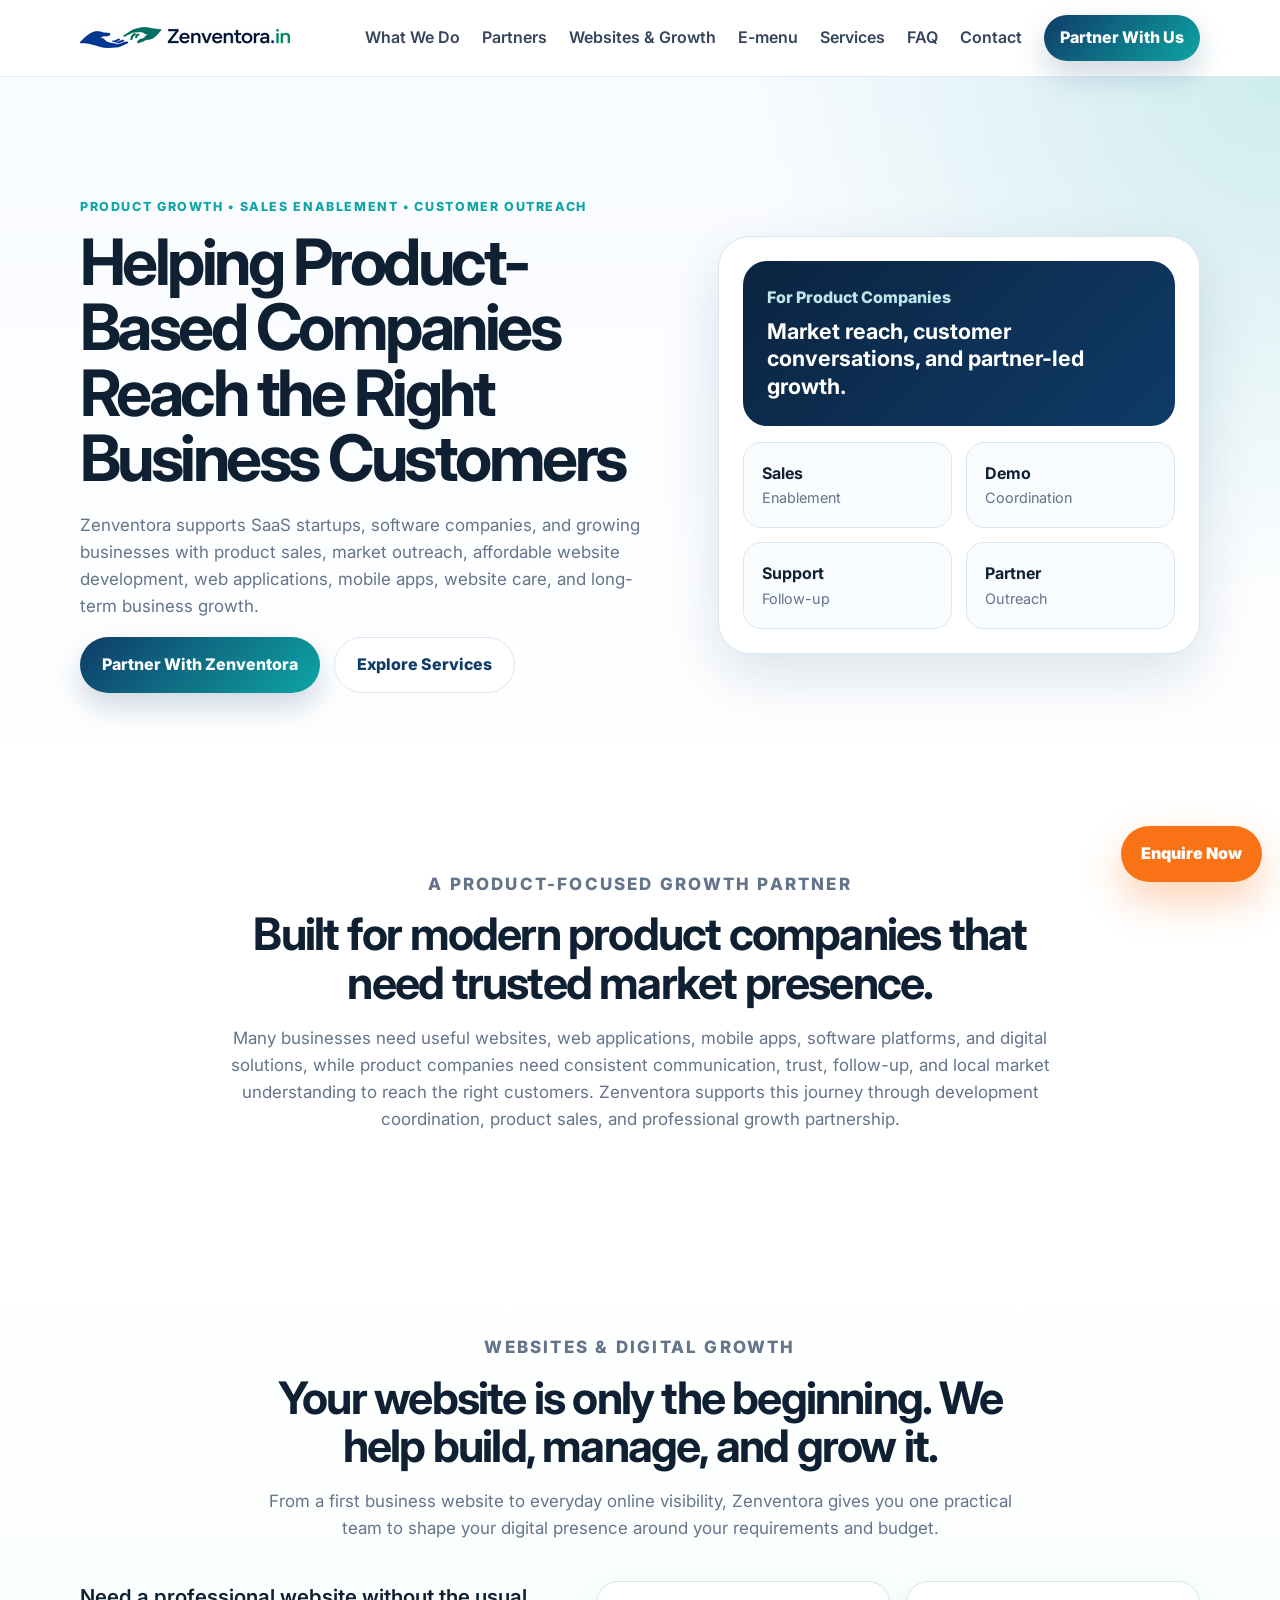
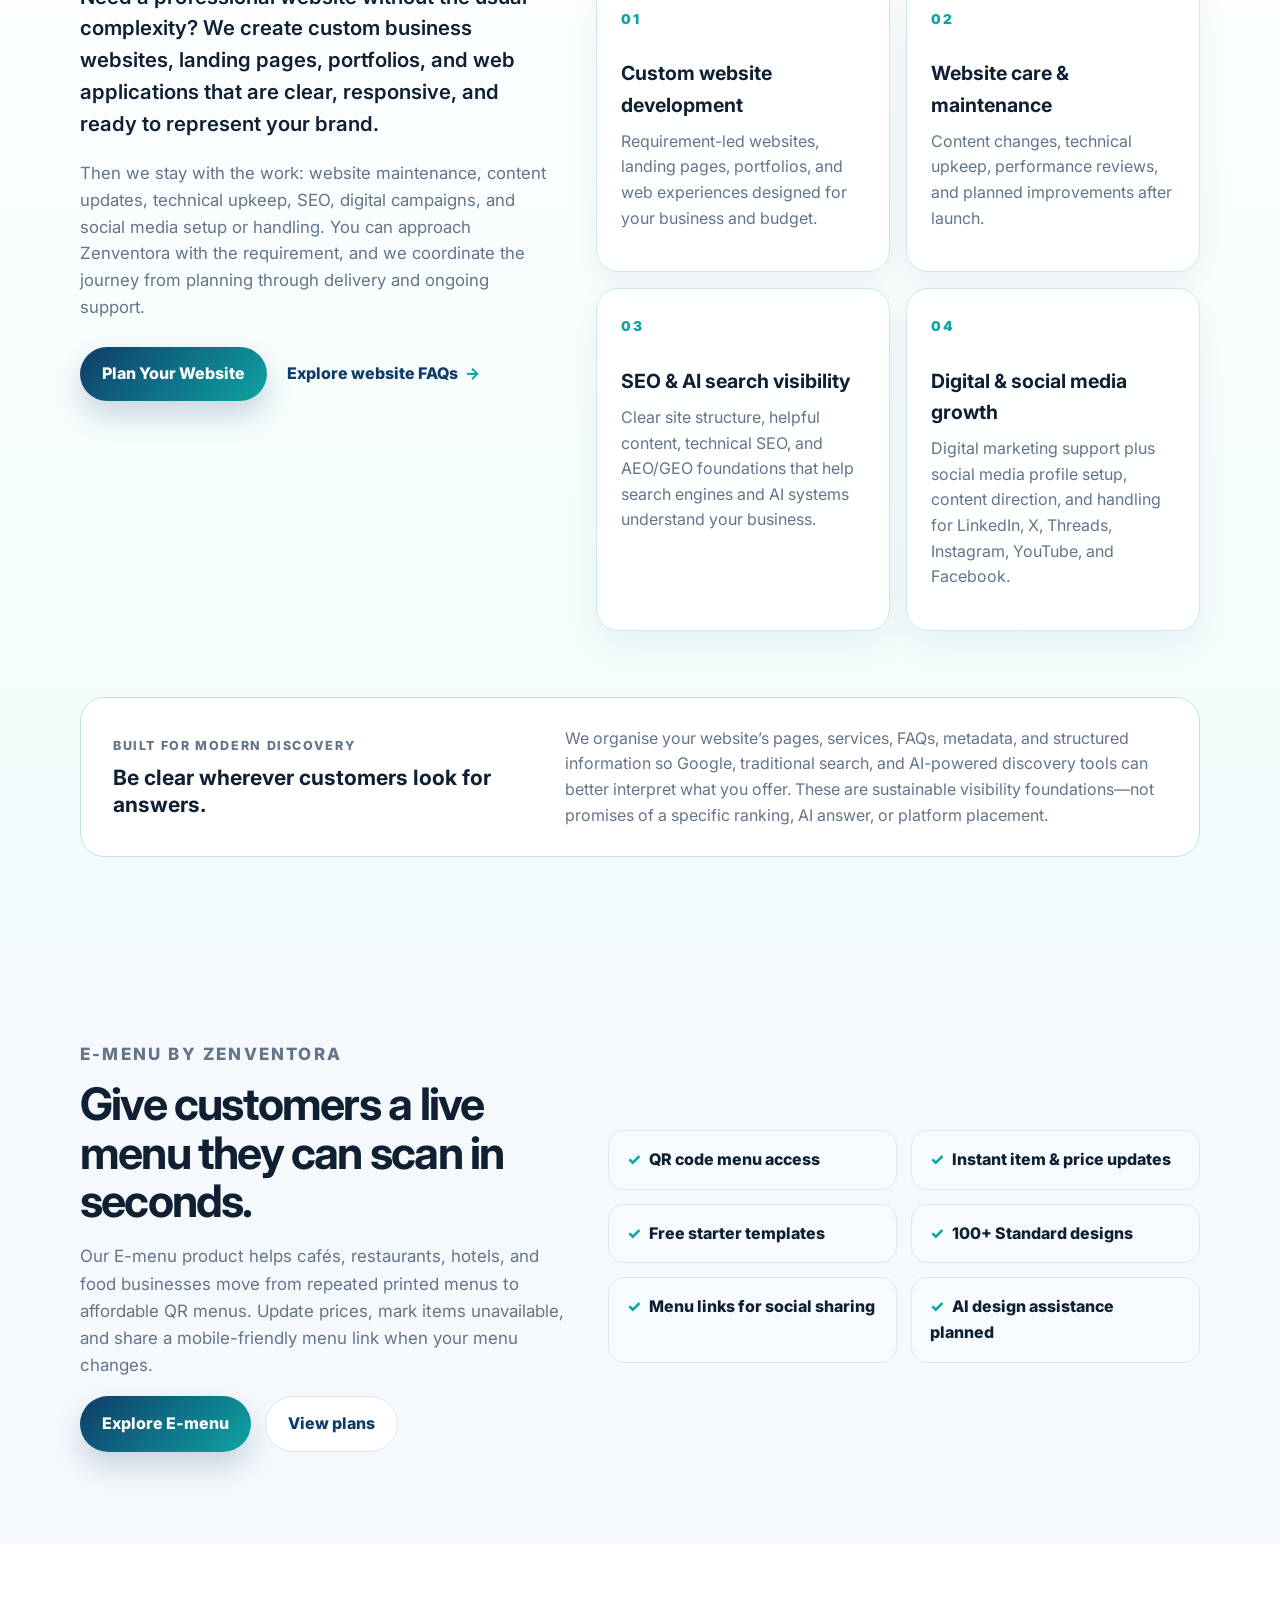
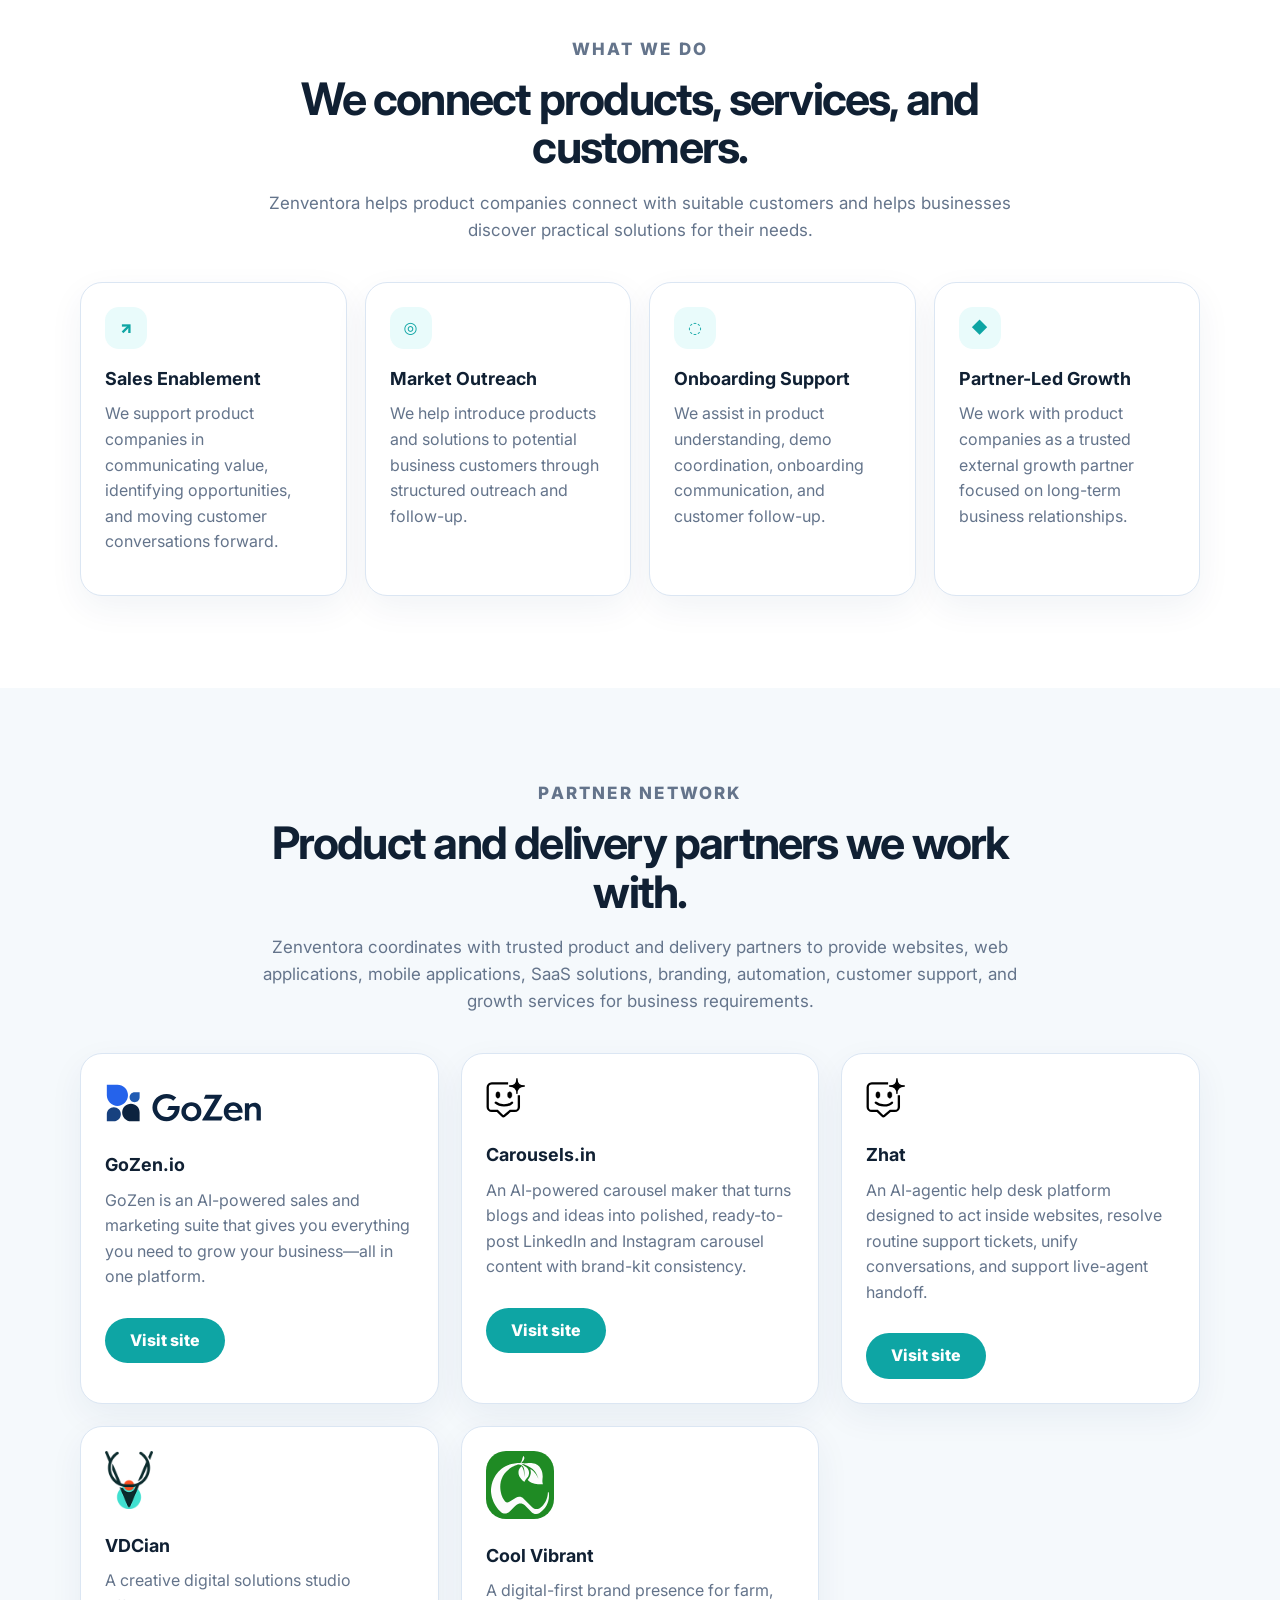
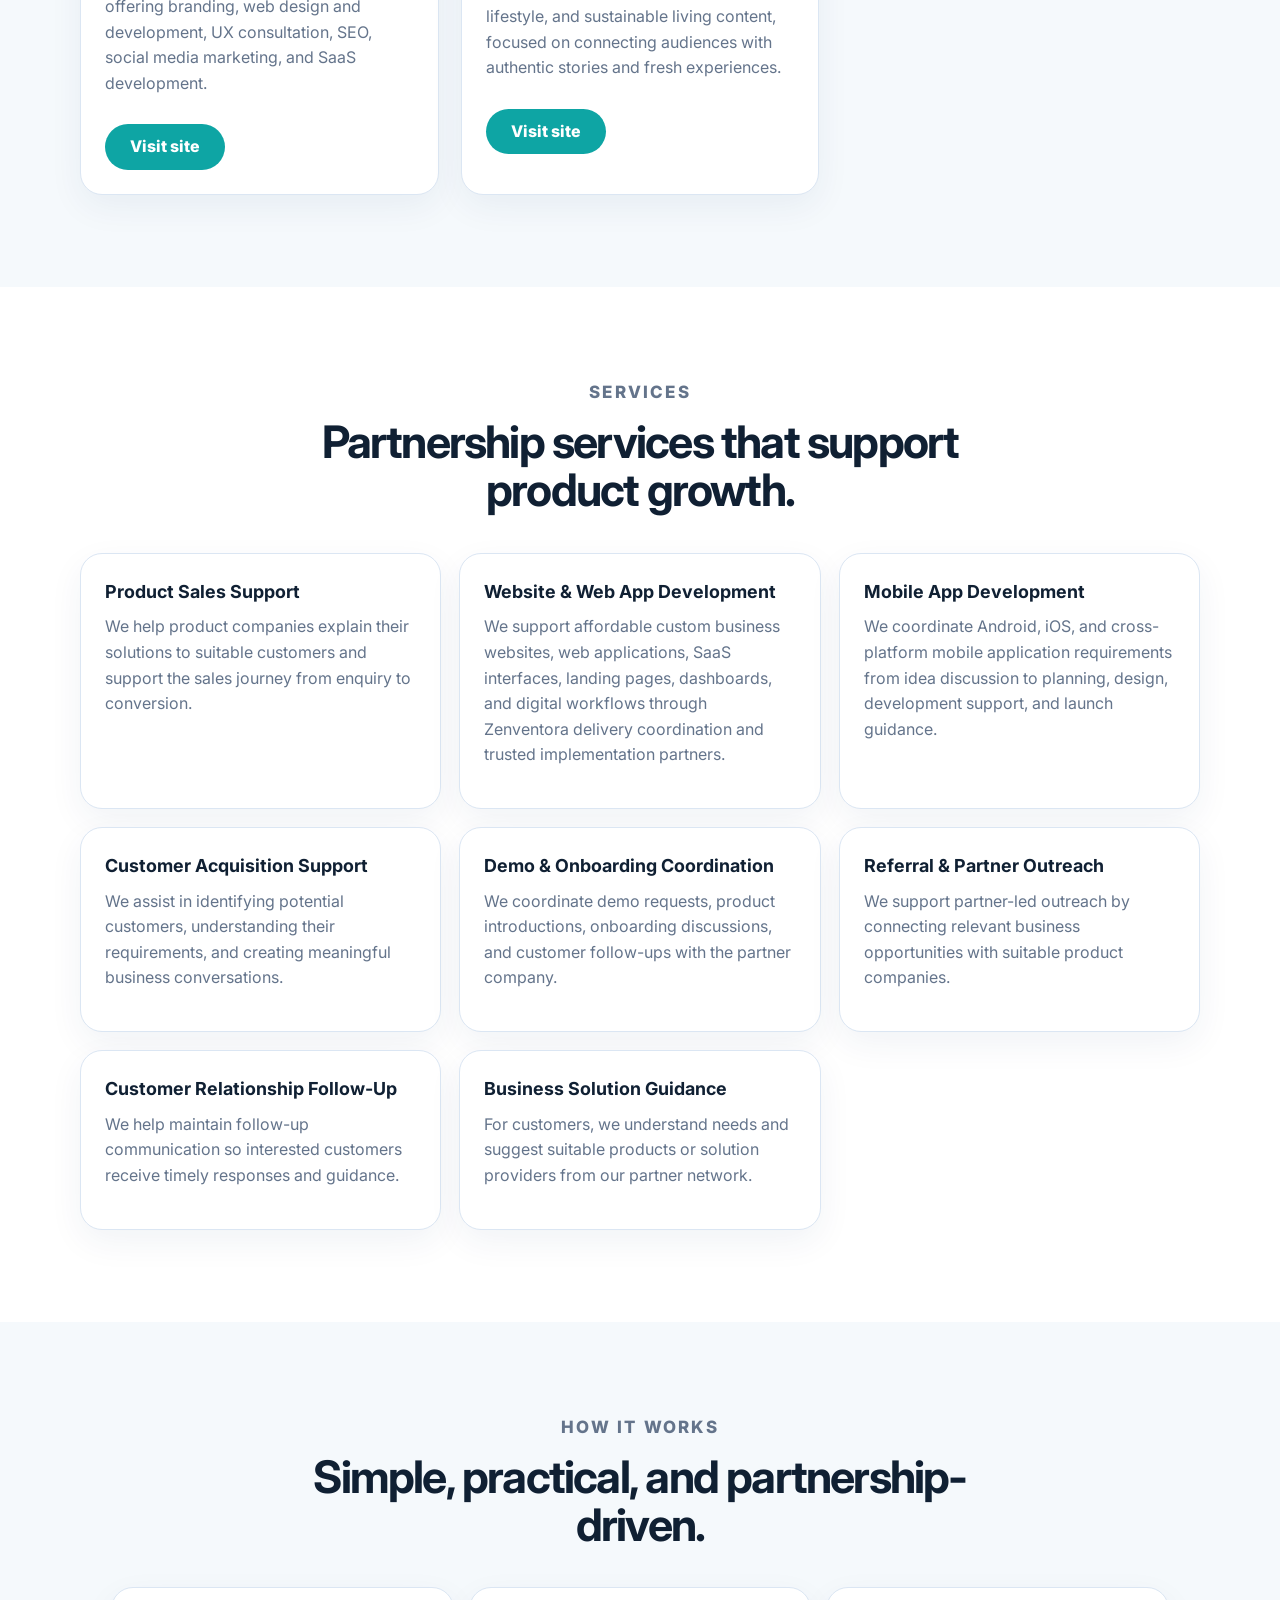
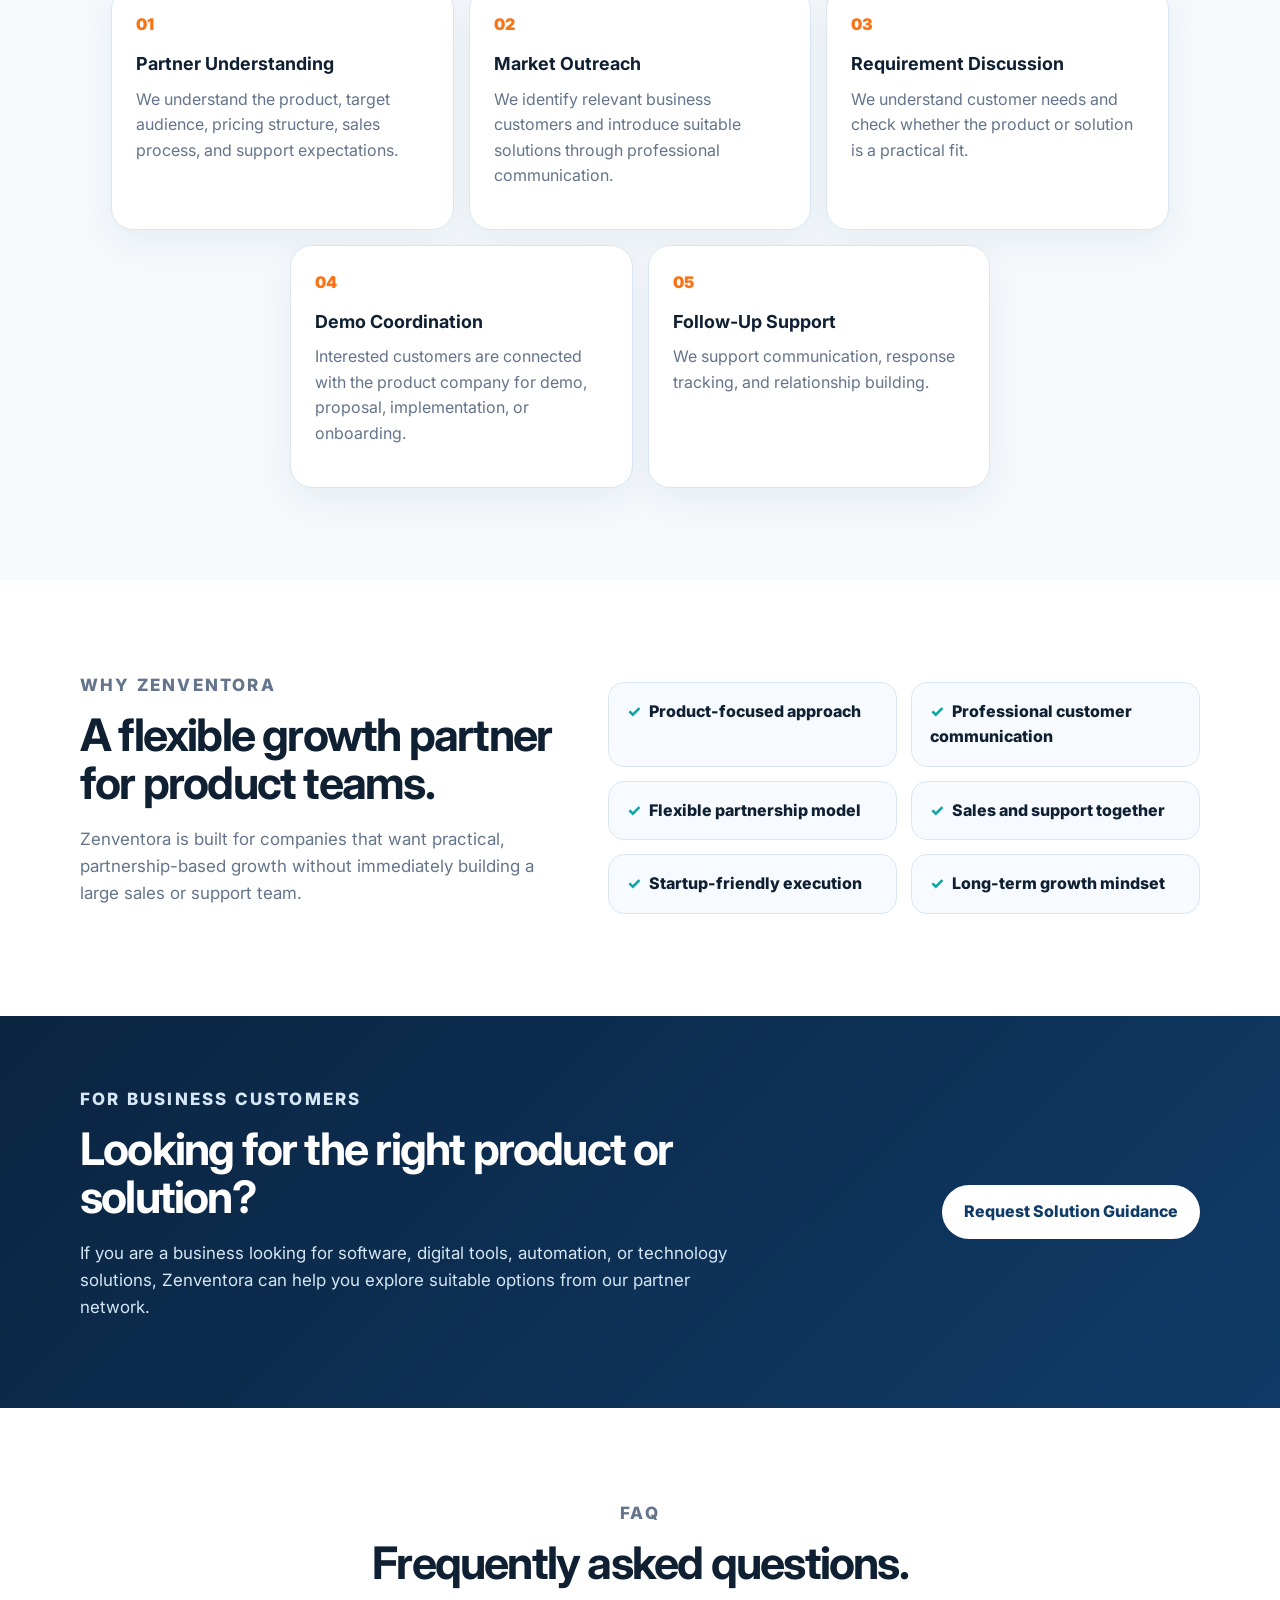
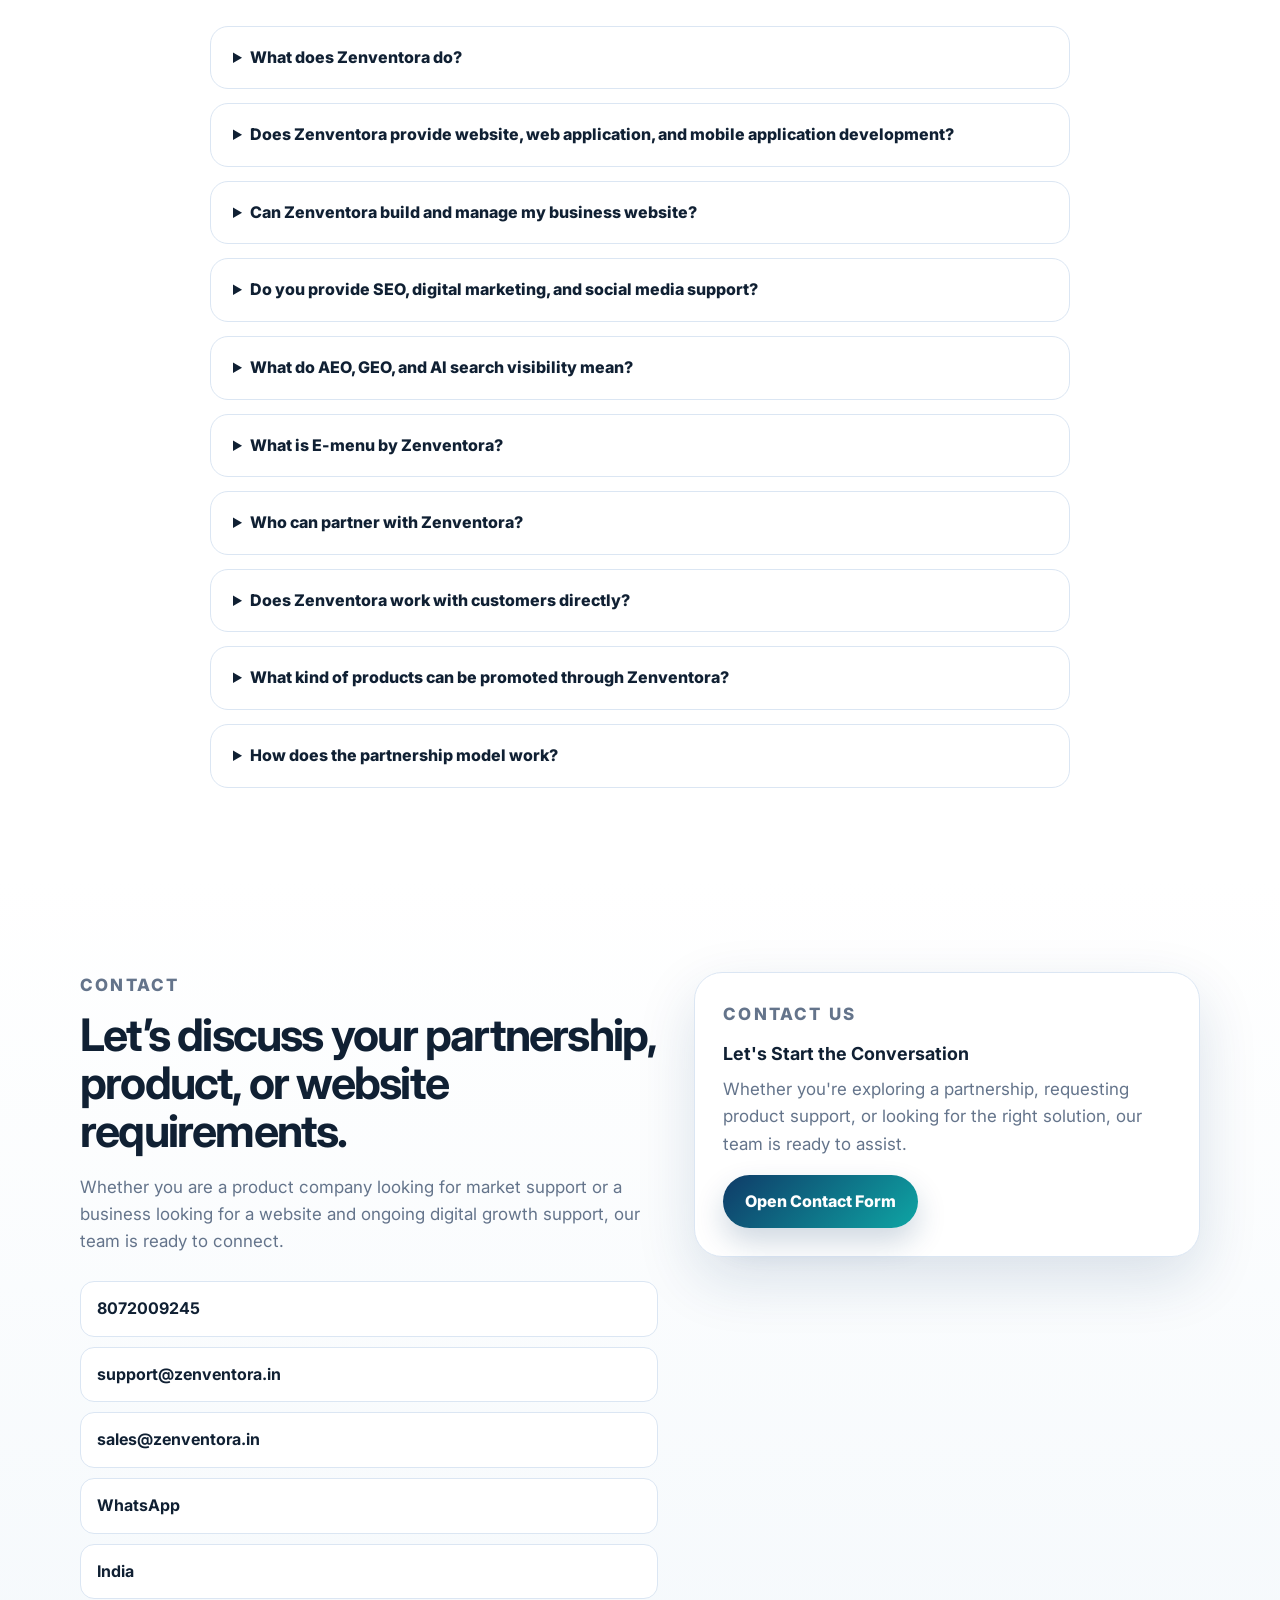
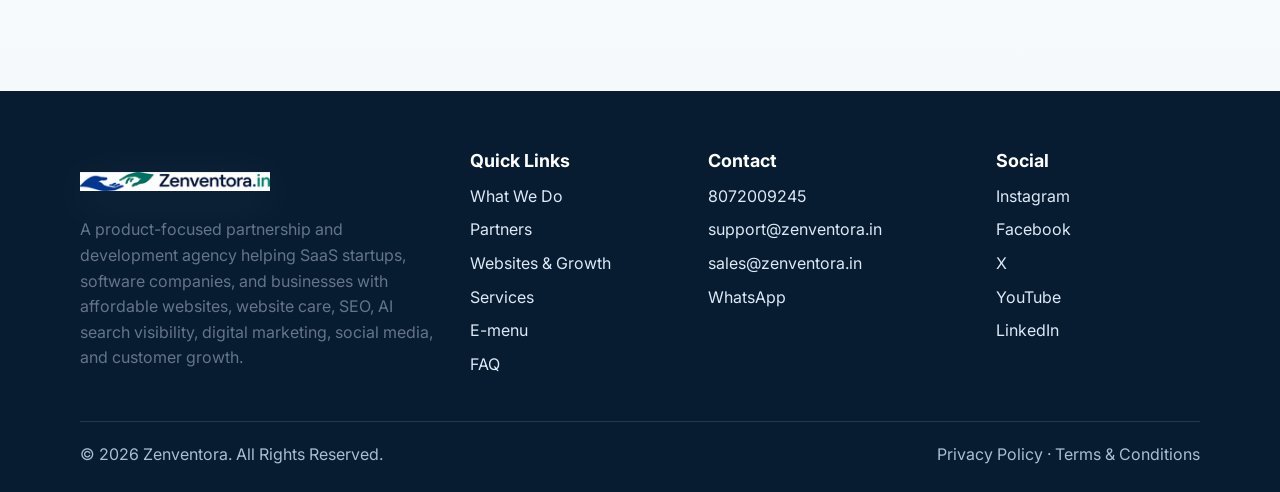
==== index.html @ 131a44ea "Beta setup push" ====
<!doctype html>
<html lang="en-IN">
<head>
  <meta charset="utf-8" />
  <meta name="viewport" content="width=device-width, initial-scale=1" />
  <title>Zenventora | Affordable Website, SEO & Business Growth Services</title>
  <meta name="description" content="Zenventora builds affordable, custom business websites and web applications, then supports maintenance, SEO, AI search visibility, digital marketing, and social media management for growing businesses in India." />
  <meta name="keywords" content="Zenventora, Zenventora India, zenventora.in, affordable website development India, custom business website, website maintenance, SEO services, AEO services, AI search optimization, generative engine optimization, digital marketing, social media management, website development, web application development, mobile app development, SaaS development support, product sales partner India, SaaS sales support agency, startup product growth partner, software product sales partner, customer acquisition support, business solution partner, SaaS partnership agency, product outreach agency" />
  <meta name="application-name" content="Zenventora" />
  <meta name="author" content="Zenventora" />
  <meta name="robots" content="index, follow, max-image-preview:large" />
  <link rel="canonical" href="https://zenventora.in/" />
  <link rel="alternate" href="https://zenventora.in/" hreflang="en-IN" />
  <link rel="alternate" href="https://zenventora.in/" hreflang="x-default" />

  <meta property="og:type" content="website" />
  <meta property="og:url" content="https://zenventora.in/" />
  <meta property="og:title" content="Zenventora — Websites, SEO & Business Growth Support" />
  <meta property="og:description" content="Affordable custom websites, ongoing website care, SEO, AI search visibility, digital marketing, and social media support—alongside Zenventora's partnership-led growth services." />
  <meta property="og:image" content="https://zenventora.in/assets/zenventora.png" />
  <meta property="og:site_name" content="Zenventora" />
  <meta property="og:locale" content="en_IN" />
  <meta name="twitter:card" content="summary_large_image" />
  <meta name="twitter:title" content="Zenventora — Websites, SEO & Business Growth Support" />
  <meta name="twitter:description" content="Affordable custom websites, website maintenance, SEO, AI search visibility, digital marketing, social media support, and partnership-led growth." />
  <meta name="twitter:image" content="https://zenventora.in/assets/zenventora.png" />

  <link rel="icon" href="assets/zenventora.png" type="image/svg+xml" />
  <link rel="apple-touch-icon" href="assets/zenventora.png" />
  <link rel="manifest" href="site.webmanifest" />
  <meta name="theme-color" content="#0f3b68" />

  <link rel="preconnect" href="https://fonts.googleapis.com" />
  <link rel="preconnect" href="https://fonts.gstatic.com" crossorigin />
  <link href="https://fonts.googleapis.com/css2?family=Inter:wght@400;500;600;700;800&display=swap" rel="stylesheet" />
  <link rel="stylesheet" href="styles.css" />

  <script type="application/ld+json">
  {
    "@context": "https://schema.org",
    "@type": "WebSite",
    "name": "Zenventora",
    "alternateName": ["Zenventora India", "zenventora.in"],
    "url": "https://zenventora.in/",
    "inLanguage": "en-IN",
    "description": "Official website of Zenventora, an India-based agency for affordable custom websites, website maintenance, SEO, AI search visibility, digital marketing, social media support, product sales, and partnership growth.",
    "publisher": {
      "@type": "Organization",
      "name": "Zenventora",
      "url": "https://zenventora.in/",
      "logo": "https://zenventora.in/assets/zenventora-logo.svg"
    }
  }
  </script>
  <script type="application/ld+json">
  {
    "@context": "https://schema.org",
    "@type": "Organization",
    "name": "Zenventora",
    "url": "https://zenventora.in/",
    "logo": "https://zenventora.in/assets/zenventora-logo.svg",
    "image": "https://zenventora.in/assets/zenventora.png",
    "hasOfferCatalog": {
      "@type": "OfferCatalog",
      "name": "Zenventora services",
      "itemListElement": [
        {"@type": "Offer", "itemOffered": {"@type": "Service", "name": "Affordable custom website development"}},
        {"@type": "Offer", "itemOffered": {"@type": "Service", "name": "Website maintenance and management"}},
        {"@type": "Offer", "itemOffered": {"@type": "Service", "name": "Search engine optimization (SEO) and AI search visibility optimization"}},
        {"@type": "Offer", "itemOffered": {"@type": "Service", "name": "Digital marketing and social media management"}},
        {"@type": "Offer", "itemOffered": {"@type": "Service", "name": "Web application development"}},
        {"@type": "Offer", "itemOffered": {"@type": "Service", "name": "Mobile application development"}},
        {"@type": "Offer", "itemOffered": {"@type": "Service", "name": "Product sales and partnership growth"}}
      ]
    },
    "alternateName": ["Zenventora India", "zenventora.in"],
    "areaServed": "IN",
    "sameAs": ["https://www.instagram.com/zenventora/", "https://www.facebook.com/profile.php?id=61591519560721", "https://x.com/zenventora", "https://www.youtube.com/@zenventora", "https://www.linkedin.com/company/zenventora/"],
    "description": "Zenventora helps businesses establish and grow their online presence with affordable custom websites, maintenance, SEO, AI search visibility, digital marketing, social media support, as well as product sales, outreach, onboarding coordination, and partner-led growth.",
    "contactPoint": [{
      "@type": "ContactPoint",
      "telephone": "+91-8072009245",
      "contactType": "sales",
      "url": "https://wa.me/918072009245",
      "areaServed": "IN",
      "availableLanguage": ["English", "Tamil"]
    }]
  }
  </script>
  <script type="application/ld+json">
  {
    "@context": "https://schema.org",
    "@type": "FAQPage",
    "mainEntity": [
      {"@type":"Question","name":"What does Zenventora do?","acceptedAnswer":{"@type":"Answer","text":"Zenventora provides affordable custom website development, web application and mobile app development, website maintenance, SEO, AI search visibility optimization, digital marketing, social media support, product sales support, customer outreach, onboarding coordination, and partner-led growth."}},
      {"@type":"Question","name":"Can Zenventora manage my website after launch?","acceptedAnswer":{"@type":"Answer","text":"Yes. Zenventora can support website maintenance and ongoing management, including content updates, performance checks, technical upkeep, SEO support, and planned improvements based on the agreed scope."}},
      {"@type":"Question","name":"What is AI search visibility optimization?","acceptedAnswer":{"@type":"Answer","text":"AI search visibility optimization, often called answer engine optimization (AEO) or generative engine optimization (GEO), helps make website information clear, structured, accurate, and easier for search engines and AI assistants to understand. Visibility or rankings cannot be guaranteed because platforms control their own results."}},
      {"@type":"Question","name":"Does Zenventora provide website, web application, and mobile application development?","acceptedAnswer":{"@type":"Answer","text":"Yes. Zenventora supports custom business websites, web applications, mobile application development, SaaS implementation support, product sales, and partnership-led growth through its delivery coordination and trusted partner network."}},
      {"@type":"Question","name":"Who can partner with Zenventora?","acceptedAnswer":{"@type":"Answer","text":"SaaS companies, software product companies, startup product teams, digital solution brands, and business technology providers can partner with Zenventora."}},
      {"@type":"Question","name":"Does Zenventora work with customers directly?","acceptedAnswer":{"@type":"Answer","text":"Yes. Businesses looking for software, digital tools, automation, or technology solutions can contact Zenventora for guided solution discovery."}}
    ]
  }
  </script>
</head>
<body>
  <a class="skip-link" href="#main">Skip to content</a>
  <header class="site-header" data-header>
    <nav class="nav container" aria-label="Primary navigation">
      <a class="brand" href="#home" aria-label="Zenventora home">
        <img class="brand-logo" src="assets/zenventora-logo.svg" alt="Official Zenventora logo" itemprop="logo" />
      </a>
      <button class="nav-toggle" type="button" aria-controls="nav-menu" aria-expanded="false" data-nav-toggle>Menu</button>
      <div id="nav-menu" class="nav-menu" data-nav-menu>
        <a href="#what-we-do">What We Do</a>
        <a href="#partners">Partners</a>
        <a href="#web-presence">Websites & Growth</a>
        <a href="emenu/">E-menu</a>
        <a href="#services">Services</a>
        <a href="#faq">FAQ</a>
        <a href="#contact">Contact</a>
        <a class="btn btn-primary btn-small" href="contact.html">Partner With Us</a>
      </div>
    </nav>
  </header>

  <main id="main">
    <section id="home" class="hero section">
      <div class="container hero-grid">
        <div class="hero-copy">
          <p class="eyebrow">Product Growth • Sales Enablement • Customer Outreach</p>
          <h1>Helping Product-Based Companies Reach the Right Business Customers</h1>
          <p class="hero-text">Zenventora supports SaaS startups, software companies, and growing businesses with product sales, market outreach, affordable website development, web applications, mobile apps, website care, and long-term business growth.</p>
          <div class="hero-actions">
            <a class="btn btn-primary" href="contact.html">Partner With Zenventora</a>
            <a class="btn btn-secondary" href="#services">Explore Services</a>
          </div>
        </div>
        <div class="hero-panel" aria-label="Zenventora focus areas">
          <div class="metric-card accent">
            <span>For Product Companies</span>
            <strong>Market reach, customer conversations, and partner-led growth.</strong>
          </div>
          <div class="metric-grid">
            <div><strong>Sales</strong><span>Enablement</span></div>
            <div><strong>Demo</strong><span>Coordination</span></div>
            <div><strong>Support</strong><span>Follow-up</span></div>
            <div><strong>Partner</strong><span>Outreach</span></div>
          </div>
        </div>
      </div>
    </section>

    <section class="section intro">
      <div class="container narrow">
        <p class="eyebrow">A product-focused growth partner</p>
        <h2>Built for modern product companies that need trusted market presence.</h2>
        <p>Many businesses need useful websites, web applications, mobile apps, software platforms, and digital solutions, while product companies need consistent communication, trust, follow-up, and local market understanding to reach the right customers. Zenventora supports this journey through development coordination, product sales, and professional growth partnership.</p>
      </div>
    </section>

    <section id="web-presence" class="section web-presence">
      <div class="container">
        <div class="section-heading">
          <p class="eyebrow">Websites & digital growth</p>
          <h2>Your website is only the beginning. We help build, manage, and grow it.</h2>
          <p>From a first business website to everyday online visibility, Zenventora gives you one practical team to shape your digital presence around your requirements and budget.</p>
        </div>
        <div class="web-presence-grid">
          <div class="web-presence-copy">
            <p class="web-presence-lead">Need a professional website without the usual complexity? We create custom business websites, landing pages, portfolios, and web applications that are clear, responsive, and ready to represent your brand.</p>
            <p>Then we stay with the work: website maintenance, content updates, technical upkeep, SEO, digital campaigns, and social media setup or handling. You can approach Zenventora with the requirement, and we coordinate the journey from planning through delivery and ongoing support.</p>
            <div class="web-presence-actions">
              <a class="btn btn-primary" href="contact.html">Plan Your Website</a>
              <a class="text-link" href="#website-faq">Explore website FAQs <span aria-hidden="true">→</span></a>
            </div>
          </div>
          <div class="web-service-grid" aria-label="Website and digital growth services">
            <article class="web-service-card"><span class="service-number">01</span><h3>Custom website development</h3><p>Requirement-led websites, landing pages, portfolios, and web experiences designed for your business and budget.</p></article>
            <article class="web-service-card"><span class="service-number">02</span><h3>Website care & maintenance</h3><p>Content changes, technical upkeep, performance reviews, and planned improvements after launch.</p></article>
            <article class="web-service-card"><span class="service-number">03</span><h3>SEO & AI search visibility</h3><p>Clear site structure, helpful content, technical SEO, and AEO/GEO foundations that help search engines and AI systems understand your business.</p></article>
            <article class="web-service-card"><span class="service-number">04</span><h3>Digital & social media growth</h3><p>Digital marketing support plus social media profile setup, content direction, and handling for LinkedIn, X, Threads, Instagram, YouTube, and Facebook.</p></article>
          </div>
        </div>
        <div class="search-clarity">
          <div><p class="eyebrow">Built for modern discovery</p><h3>Be clear wherever customers look for answers.</h3></div>
          <p>We organise your website’s pages, services, FAQs, metadata, and structured information so Google, traditional search, and AI-powered discovery tools can better interpret what you offer. These are sustainable visibility foundations—not promises of a specific ranking, AI answer, or platform placement.</p>
        </div>
      </div>
    </section>

    <section id="e-menu" class="section emenu-promo soft-bg">
      <div class="container split-grid">
        <div><p class="eyebrow">E-menu by Zenventora</p><h2>Give customers a live menu they can scan in seconds.</h2><p>Our E-menu product helps cafés, restaurants, hotels, and food businesses move from repeated printed menus to affordable QR menus. Update prices, mark items unavailable, and share a mobile-friendly menu link when your menu changes.</p><div class="hero-actions"><a class="btn btn-primary" href="emenu/">Explore E-menu</a><a class="btn btn-secondary" href="emenu/#pricing">View plans</a></div></div>
        <div class="check-grid"><span>QR code menu access</span><span>Instant item & price updates</span><span>Free starter templates</span><span>100+ Standard designs</span><span>Menu links for social sharing</span><span>AI design assistance planned</span></div>
      </div>
    </section>

    <section id="what-we-do" class="section">
      <div class="container">
        <div class="section-heading">
          <p class="eyebrow">What we do</p>
          <h2>We connect products, services, and customers.</h2>
          <p>Zenventora helps product companies connect with suitable customers and helps businesses discover practical solutions for their needs.</p>
        </div>
        <div class="card-grid four">
          <article class="card"><span class="icon">↗</span><h3>Sales Enablement</h3><p>We support product companies in communicating value, identifying opportunities, and moving customer conversations forward.</p></article>
          <article class="card"><span class="icon">◎</span><h3>Market Outreach</h3><p>We help introduce products and solutions to potential business customers through structured outreach and follow-up.</p></article>
          <article class="card"><span class="icon">◌</span><h3>Onboarding Support</h3><p>We assist in product understanding, demo coordination, onboarding communication, and customer follow-up.</p></article>
          <article class="card"><span class="icon">◆</span><h3>Partner-Led Growth</h3><p>We work with product companies as a trusted external growth partner focused on long-term business relationships.</p></article>
        </div>
      </div>
    </section>

    <section id="partners" class="section soft-bg">
      <div class="container">
        <div class="section-heading">
          <p class="eyebrow">Partner network</p>
          <h2>Product and delivery partners we work with.</h2>
          <p>Zenventora coordinates with trusted product and delivery partners to provide websites, web applications, mobile applications, SaaS solutions, branding, automation, customer support, and growth services for business requirements.</p>
        </div>
        <div class="partner-grid" data-nosnippet>
          <article class="partner-card"><a class="partner-logo" href="https://gozen.io/?via=zenventora" target="_blank" rel="noopener"><svg width="250" height="50" viewBox="0 0 2740 400" fill="none" xmlns="http://www.w3.org/2000/svg">
    <path d="M379.418 304.348V400H283.766C258.397 400 234.068 389.922 216.13 371.984C198.191 354.046 188.114 329.716 188.114 304.348C188.114 278.979 198.191 254.65 216.13 236.712C234.068 218.773 258.397 208.696 283.766 208.696C309.134 208.696 333.464 218.773 351.402 236.712C369.34 254.65 379.418 278.979 379.418 304.348Z" fill="#0C233F"></path>
    <path d="M96.8117 246.377C117.183 246.377 136.721 254.47 151.126 268.875C165.531 283.279 173.623 302.817 173.623 323.188C173.623 343.56 165.531 363.097 151.126 377.502C136.721 391.907 117.183 400 96.8117 400H20.0002V323.188C20.0002 302.817 28.0928 283.279 42.4977 268.875C56.9027 254.47 76.44 246.377 96.8117 246.377Z" fill="#17417F"></path>
    <path d="M324.346 191.304C309.739 191.304 295.732 185.502 285.404 175.174C275.075 164.846 269.273 150.838 269.273 136.232C269.273 121.626 275.075 107.618 285.404 97.2897C295.732 86.9617 309.739 81.1594 324.346 81.1594H379.418V136.232C379.418 150.838 373.616 164.846 363.288 175.174C352.96 185.502 338.952 191.304 324.346 191.304Z" fill="#205BB2"></path>
    <path d="M20.002 0H135.944C166.694 0 196.184 12.2153 217.927 33.9586C239.671 55.7019 251.886 85.1922 251.886 115.942C251.886 146.692 239.671 176.182 217.927 197.925C196.184 219.669 166.694 231.884 135.944 231.884C105.194 231.884 75.7039 219.669 53.9606 197.925C32.2173 176.182 20.002 146.692 20.002 115.942L20.002 0Z" fill="#2563EB"></path>
    <path d="M818.111 250C818.111 270.655 814.332 290.176 806.776 308.564C799.471 326.7 789.395 342.569 776.549 356.171C763.703 369.773 748.589 380.479 731.209 388.287C713.829 396.096 695.189 400 675.29 400C653.627 400 633.224 396.096 614.081 388.287C595.189 380.227 578.816 369.521 564.962 356.171C551.108 342.569 540.151 326.574 532.091 308.186C524.03 289.799 520 270.277 520 249.622C520 228.967 524.03 209.572 532.091 191.436C540.151 173.048 551.108 157.179 564.962 143.829C578.816 130.227 595.189 119.521 614.081 111.713C633.224 103.904 653.627 100 675.29 100C695.693 100 715.088 103.652 733.476 110.957C752.116 118.01 767.985 127.456 781.083 139.295L747.456 175.567C737.632 166.499 726.549 159.446 714.207 154.408C701.864 149.37 688.892 146.851 675.29 146.851C660.932 146.851 647.33 149.622 634.484 155.164C621.889 160.705 610.932 168.136 601.612 177.456C592.292 186.776 584.861 197.733 579.32 210.327C574.03 222.67 571.385 235.642 571.385 249.244C571.385 263.35 574.03 276.7 579.32 289.295C584.861 301.889 592.292 312.972 601.612 322.544C610.932 331.864 621.889 339.295 634.484 344.836C647.33 350.378 660.932 353.149 675.29 353.149C686.373 353.149 696.952 351.134 707.028 347.103C717.103 343.073 726.045 337.657 733.854 330.856C741.662 323.804 748.212 315.617 753.501 306.297C759.043 296.977 762.821 286.902 764.836 276.071H681.335L699.849 232.62H818.111V250Z" fill="#0C233F"></path>
    <path d="M946.592 192.947C962.209 192.947 976.693 195.718 990.043 201.259C1003.64 206.549 1015.23 213.854 1024.8 223.174C1034.63 232.494 1042.31 243.451 1047.85 256.045C1053.39 268.64 1056.16 282.116 1056.16 296.474C1056.16 310.831 1053.39 324.307 1047.85 336.902C1042.31 349.496 1034.63 360.453 1024.8 369.773C1015.23 379.093 1003.64 386.398 990.043 391.688C976.693 397.229 962.209 400 946.592 400C930.975 400 916.365 397.229 902.763 391.688C889.413 386.398 877.826 379.093 868.003 369.773C858.431 360.453 850.874 349.496 845.333 336.902C839.791 324.307 837.02 310.831 837.02 296.474C837.02 282.116 839.791 268.64 845.333 256.045C850.874 243.451 858.431 232.494 868.003 223.174C877.826 213.854 889.413 206.549 902.763 201.259C916.365 195.718 930.975 192.947 946.592 192.947ZM946.592 233.375C938.028 233.375 929.967 235.139 922.411 238.665C915.106 241.94 908.809 246.474 903.519 252.267C898.229 257.809 894.073 264.484 891.05 272.292C888.028 279.849 886.516 287.909 886.516 296.474C886.516 313.854 892.184 328.715 903.519 341.058C914.854 353.401 929.212 359.572 946.592 359.572C955.156 359.572 963.091 357.935 970.396 354.66C977.952 351.134 984.375 346.6 989.665 341.058C995.207 335.264 999.489 328.589 1002.51 321.033C1005.53 313.224 1007.05 305.038 1007.05 296.474C1007.05 287.909 1005.53 279.849 1002.51 272.292C999.489 264.484 995.207 257.809 989.665 252.267C984.375 246.474 977.952 241.94 970.396 238.665C963.091 235.139 955.156 233.375 946.592 233.375Z" fill="#0C233F"></path>
    <path d="M1272.88 390.932H1066.58L1065.83 384.887L1203.74 153.275H1082.83L1102.48 109.068H1282.7L1283.84 115.113L1145.55 346.725H1291.77L1272.88 390.932Z" fill="#0C233F"></path>
    <path d="M1406.05 231.486C1392.7 231.486 1381.37 235.516 1372.05 243.577C1362.98 251.385 1356.81 262.091 1353.53 275.693H1457.82C1454.54 262.343 1448.37 251.637 1439.3 243.577C1430.23 235.516 1419.15 231.486 1406.05 231.486ZM1505.42 366.373C1495.35 375.693 1482.63 383.627 1467.26 390.176C1452.15 396.725 1434.52 400 1414.36 400C1397.24 400 1381.62 397.355 1367.51 392.065C1353.66 386.776 1341.82 379.597 1332 370.529C1322.43 361.209 1314.99 350.252 1309.7 337.657C1304.42 324.811 1301.77 311.083 1301.77 296.474C1301.77 281.864 1304.29 268.262 1309.33 255.668C1314.62 242.821 1321.8 231.864 1330.86 222.796C1340.18 213.476 1351.27 206.171 1364.11 200.882C1376.96 195.592 1391.07 192.947 1406.43 192.947C1420.54 192.947 1433.76 195.592 1446.1 200.882C1458.7 205.919 1469.53 212.972 1478.6 222.04C1487.66 231.108 1494.84 241.94 1500.13 254.534C1505.42 267.128 1508.07 280.73 1508.07 295.34V307.431H1351.64C1353.66 324.811 1360.33 338.287 1371.67 347.859C1383 357.431 1397.49 362.217 1415.12 362.217C1428.72 362.217 1440.81 359.95 1451.39 355.416C1462.22 350.63 1471.67 344.584 1479.73 337.28L1505.42 366.373Z" fill="#0C233F"></path>
    <path d="M1580.63 278.338V390.932H1533.4V202.015H1578.36V225.441C1584.16 218.388 1592.34 211.965 1602.92 206.171C1613.5 200.126 1625.97 197.103 1640.33 197.103C1659.97 197.103 1676.1 203.401 1688.69 215.995C1701.54 228.589 1707.96 245.844 1707.96 267.758V390.932H1661.11V281.738C1661.11 265.869 1657.08 254.786 1649.02 248.489C1641.21 242.191 1632.01 239.043 1621.44 239.043C1616.9 239.043 1612.12 239.924 1607.08 241.688C1602.29 243.451 1597.88 245.97 1593.85 249.244C1590.08 252.519 1586.93 256.675 1584.41 261.713C1581.89 266.499 1580.63 272.04 1580.63 278.338Z" fill="#0C233F"></path>
 </svg></a><h3>GoZen.io</h3><p>GoZen is an AI-powered sales and marketing suite that gives you everything you need to grow your business—all in one platform.</p><a class="partner-link" href="https://gozen.io/?via=zenventora" target="_blank" rel="noopener">Visit site</a></article>
          <article class="partner-card"><a class="partner-logo" href="https://carousels.in/?via=zenventora" target="_blank" rel="noopener"><img src="assets/partners/carousels.svg" alt="Carousels.in partner logo" /></a><h3>Carousels.in</h3><p>An AI-powered carousel maker that turns blogs and ideas into polished, ready-to-post LinkedIn and Instagram carousel content with brand-kit consistency.</p><a class="partner-link" href="https://carousels.in/?via=zenventora" target="_blank" rel="noopener">Visit site</a></article>
          <article class="partner-card"><a class="partner-logo" href="https://zhat.in/?via=zenventora" target="_blank" rel="noopener"><img src="assets/partners/carousels.svg" alt="Zhat partner logo" /></a><h3>Zhat</h3><p>An AI-agentic help desk platform designed to act inside websites, resolve routine support tickets, unify conversations, and support live-agent handoff.</p><a class="partner-link" href="https://zhat.in/?via=zenventora" target="_blank" rel="noopener">Visit site</a></article>
          <article class="partner-card"><a class="partner-logo" href="https://www.vdcian.com/?via=zenventora" target="_blank" rel="noopener"><img src="assets/partners/vdcian.png" alt="VDCian partner logo" /></a><h3>VDCian</h3><p>A creative digital solutions studio offering branding, web design and development, UX consultation, SEO, social media marketing, and SaaS development.</p><a class="partner-link" href="https://www.vdcian.com/?via=zenventora" target="_blank" rel="noopener">Visit site</a></article>
          <article class="partner-card"><a class="partner-logo green" href="https://coolvibrant.in/?via=zenventora" target="_blank" rel="noopener"><img src="assets/partners/coolvibrant.svg" alt="Cool Vibrant partner logo" /></a><h3>Cool Vibrant</h3><p>A digital-first brand presence for farm, lifestyle, and sustainable living content, focused on connecting audiences with authentic stories and fresh experiences.</p><a class="partner-link" href="https://coolvibrant.in/?via=zenventora" target="_blank" rel="noopener">Visit site</a></article>
        </div>
      </div>
    </section>

    <section id="services" class="section">
      <div class="container">
        <div class="section-heading">
          <p class="eyebrow">Services</p>
          <h2>Partnership services that support product growth.</h2>
        </div>
        <div class="service-list">
          <article><h3>Product Sales Support</h3><p>We help product companies explain their solutions to suitable customers and support the sales journey from enquiry to conversion.</p></article>
          <article><h3>Website & Web App Development</h3><p>We support affordable custom business websites, web applications, SaaS interfaces, landing pages, dashboards, and digital workflows through Zenventora delivery coordination and trusted implementation partners.</p></article>
          <article><h3>Mobile App Development</h3><p>We coordinate Android, iOS, and cross-platform mobile application requirements from idea discussion to planning, design, development support, and launch guidance.</p></article>
          <article><h3>Customer Acquisition Support</h3><p>We assist in identifying potential customers, understanding their requirements, and creating meaningful business conversations.</p></article>
          <article><h3>Demo & Onboarding Coordination</h3><p>We coordinate demo requests, product introductions, onboarding discussions, and customer follow-ups with the partner company.</p></article>
          <article><h3>Referral & Partner Outreach</h3><p>We support partner-led outreach by connecting relevant business opportunities with suitable product companies.</p></article>
          <article><h3>Customer Relationship Follow-Up</h3><p>We help maintain follow-up communication so interested customers receive timely responses and guidance.</p></article>
          <article><h3>Business Solution Guidance</h3><p>For customers, we understand needs and suggest suitable products or solution providers from our partner network.</p></article>
        </div>
      </div>
    </section>

    <section class="section process soft-bg">
      <div class="container">
        <div class="section-heading"><p class="eyebrow">How it works</p><h2>Simple, practical, and partnership-driven.</h2></div>
        <div class="steps">
          <article><span>01</span><h3>Partner Understanding</h3><p>We understand the product, target audience, pricing structure, sales process, and support expectations.</p></article>
          <article><span>02</span><h3>Market Outreach</h3><p>We identify relevant business customers and introduce suitable solutions through professional communication.</p></article>
          <article><span>03</span><h3>Requirement Discussion</h3><p>We understand customer needs and check whether the product or solution is a practical fit.</p></article>
          <article><span>04</span><h3>Demo Coordination</h3><p>Interested customers are connected with the product company for demo, proposal, implementation, or onboarding.</p></article>
          <article><span>05</span><h3>Follow-Up Support</h3><p>We support communication, response tracking, and relationship building.</p></article>
        </div>
      </div>
    </section>

    <section class="section split-section">
      <div class="container split-grid">
        <div>
          <p class="eyebrow">Why Zenventora</p>
          <h2>A flexible growth partner for product teams.</h2>
          <p>Zenventora is built for companies that want practical, partnership-based growth without immediately building a large sales or support team.</p>
        </div>
        <div class="check-grid">
          <span>Product-focused approach</span><span>Professional customer communication</span><span>Flexible partnership model</span><span>Sales and support together</span><span>Startup-friendly execution</span><span>Long-term growth mindset</span>
        </div>
      </div>
    </section>

    <section class="section customer-band">
      <div class="container customer-card">
        <div><p class="eyebrow">For business customers</p><h2>Looking for the right product or solution?</h2><p>If you are a business looking for software, digital tools, automation, or technology solutions, Zenventora can help you explore suitable options from our partner network.</p></div>
        <a class="btn btn-light" href="contact.html">Request Solution Guidance</a>
      </div>
    </section>

    <section id="faq" class="section">
      <div class="container">
        <div class="section-heading"><p class="eyebrow">FAQ</p><h2>Frequently asked questions.</h2></div>
        <div class="faq-list">
          <details><summary>What does Zenventora do?</summary><p>Zenventora provides affordable custom website development, web application and mobile app development, website maintenance, SEO, AI search visibility optimization, digital marketing, social media support, product sales support, customer outreach, onboarding coordination, and partner-led growth.</p></details>
          <details><summary>Does Zenventora provide website, web application, and mobile application development?</summary><p>Yes. Zenventora supports custom business websites, web applications, mobile application development, SaaS implementation support, product sales, and partnership-led growth through its delivery coordination and trusted partner network.</p></details>
          <details id="website-faq"><summary>Can Zenventora build and manage my business website?</summary><p>Yes. We can coordinate a custom website around your requirement and budget, then support agreed maintenance, content updates, technical upkeep, SEO, and future improvements after launch.</p></details>
          <details><summary>Do you provide SEO, digital marketing, and social media support?</summary><p>Yes. Alongside website work, Zenventora can support SEO foundations, digital marketing, and social media setup or ongoing handling for LinkedIn, X, Threads, Instagram, YouTube, and Facebook, based on the agreed scope.</p></details>
          <details><summary>What do AEO, GEO, and AI search visibility mean?</summary><p>Answer engine optimization (AEO) and generative engine optimization (GEO) focus on making your website information clear, structured, accurate, and useful for search engines and AI-powered discovery tools. We build these foundations, but no agency can guarantee rankings, AI-generated answers, or placement on third-party platforms.</p></details>
          <details><summary>What is E-menu by Zenventora?</summary><p>E-menu is an affordable live QR menu product for cafés, restaurants, hotels, and food businesses. Customers scan a QR code to browse a mobile-friendly menu, while the business can update menu details and availability as needed.</p></details>
          <details><summary>Who can partner with Zenventora?</summary><p>SaaS companies, software product companies, startup product teams, digital solution brands, and business technology providers can partner with Zenventora.</p></details>
          <details><summary>Does Zenventora work with customers directly?</summary><p>Yes. Businesses looking for software, digital tools, automation, or technology solutions can contact Zenventora for guided solution discovery.</p></details>
          <details><summary>What kind of products can be promoted through Zenventora?</summary><p>Zenventora can work with CRM, ERP, billing software, HR tools, automation platforms, productivity tools, cloud services, and other digital solutions.</p></details>
          <details><summary>How does the partnership model work?</summary><p>The partnership model depends on the product, customer segment, business process, and mutual agreement between Zenventora and the product company.</p></details>
        </div>
      </div>
    </section>

    <section id="contact" class="section contact-section">
      <div class="container contact-grid">
        <div>
          <p class="eyebrow">Contact</p>
          <h2>Let’s discuss your partnership, product, or website requirements.</h2>
          <p>Whether you are a product company looking for market support or a business looking for a website and ongoing digital growth support, our team is ready to connect.</p>
          <div class="contact-points"><a href="tel:+918072009245">8072009245</a><a href="mailto:support@zenventora.in">support@zenventora.in</a><a href="mailto:sales@zenventora.in">sales@zenventora.in</a><a href="https://wa.me/918072009245" target="_blank" rel="noopener">WhatsApp</a><span>India</span></div>
        </div>
        <div class="zoho-form-card">
          <p class="eyebrow">CONTACT US</p>
          <h3>Let's Start the Conversation</h3>
          <p>Whether you're exploring a partnership, requesting product support, or looking for the right solution, our team is ready to assist.</p>
          <a class="btn btn-primary" href="contact.html">Open Contact Form</a>
        </div>
      </div>
    </section>
  </main>

  <footer class="site-footer">
    <div class="container footer-grid">
      <div><a class="brand footer-brand" href="#home"><img class="brand-logo" src="assets/zenventora-logo.svg" alt="Official Zenventora logo" itemprop="logo" /></a><p>A product-focused partnership and development agency helping SaaS startups, software companies, and businesses with affordable websites, website care, SEO, AI search visibility, digital marketing, social media, and customer growth.</p></div>
      <div><h3>Quick Links</h3><a href="#what-we-do">What We Do</a><a href="#partners">Partners</a><a href="#web-presence">Websites & Growth</a><a href="#services">Services</a><a href="emenu/">E-menu</a><a href="#faq">FAQ</a></div>
      <div><h3>Contact</h3><a href="tel:+918072009245">8072009245</a><a href="mailto:support@zenventora.in">support@zenventora.in</a><a href="mailto:sales@zenventora.in">sales@zenventora.in</a><a href="https://wa.me/918072009245" target="_blank" rel="noopener">WhatsApp</a></div><div><h3>Social</h3><a href="https://www.instagram.com/zenventora/" target="_blank" rel="noopener">Instagram</a><a href="https://www.facebook.com/profile.php?id=61591519560721" target="_blank" rel="noopener">Facebook</a><a href="https://x.com/zenventora" target="_blank" rel="noopener">X</a><a href="https://www.youtube.com/@zenventora" target="_blank" rel="noopener">YouTube</a><a href="https://www.linkedin.com/company/zenventora/" target="_blank" rel="noopener">LinkedIn</a></div>
    </div>
    <div class="container footer-bottom"><span>© 2026 Zenventora. All Rights Reserved.</span><span><a href="privacy-policy.html">Privacy Policy</a> · <a href="terms-and-conditions.html">Terms & Conditions</a></span></div>
  </footer>

  <a class="floating-cta" href="contact.html">Enquire Now</a>
  <script src="script.js" defer></script>
</body>
</html>
---- styles.css ----
:root {
    --navy: #0b2440;
    --blue: #0f3b68;
    --teal: #0ea5a4;
    --orange: #f97316;
    --ink: #102033;
    --muted: #64748b;
    --line: #dbe6f3;
    --soft: #f5f9fc;
    --white: #fff;
    --shadow: 0 22px 60px rgba(15,59,104,.14);
    --radius: 22px
}

* {
    box-sizing: border-box
}

html {
    scroll-behavior: smooth
}

body {
    margin: 0;
    font-family: Inter,system-ui,-apple-system,Segoe UI,sans-serif;
    color: var(--ink);
    background: var(--white);
    line-height: 1.6
}

a {
    color: inherit;
    text-decoration: none
}

button,input,select,textarea {
    font: inherit
}

.container {
    width: min(1120px,calc(100% - 32px));
    margin-inline:auto}

.skip-link {
    position: absolute;
    left: -999px;
    top: 10px;
    background: var(--navy);
    color: #fff;
    padding: 10px 14px;
    z-index: 99
}

.skip-link:focus {
    left: 10px
}

.site-header {
    position: sticky;
    top: 0;
    z-index: 40;
    background: rgba(255,255,255,.92);
    backdrop-filter: blur(18px);
    border-bottom: 1px solid rgba(219,230,243,.8)
}

.nav {
    min-height: 76px;
    display: flex;
    align-items: center;
    justify-content: space-between;
    gap: 22px
}

.brand {
    display: inline-flex;
    align-items: center;
    gap: 10px;
    font-weight: 800;
    font-size: 1.2rem
}

.brand-mark {
    width: 38px;
    height: 38px;
    border-radius: 12px;
    display: grid;
    place-items: center;
    color: #fff;
    background: linear-gradient(135deg,var(--blue),var(--teal));
    box-shadow: 0 12px 30px rgba(14,165,164,.25)
}

.nav-menu {
    display: flex;
    align-items: center;
    gap: 22px;
    font-weight: 600;
    color: #34445a
}

.nav-menu a:hover {
    color: var(--teal);
}

.nav-toggle {
    display: none;
    border: 1px solid var(--line);
    border-radius: 999px;
    background: #fff;
    padding: 9px 14px
}

.btn {
    border: 0;
    border-radius: 999px;
    padding: 14px 22px;
    font-weight: 800;
    cursor: pointer;
    display: inline-flex;
    justify-content: center;
    align-items: center;
    gap: 8px;
    transition: .2s
}

.btn-primary {
    color: #fff;
    background: linear-gradient(135deg,var(--blue),var(--teal));
    box-shadow: 0 14px 30px rgba(15,59,104,.2)
}

.btn-secondary {
    background: #fff;
    color: var(--blue);
    border: 1px solid var(--line)
}

.btn-light {
    background: #fff;
    color: var(--blue)
}

.btn-small {
    padding: 10px 16px
}

.section {
    padding: 92px 0
}

.soft-bg {
    background: var(--soft)
}

.hero {
    padding: 120px 0 86px;
    background: radial-gradient(circle at top right,rgba(14,165,164,.18),transparent 36%),linear-gradient(180deg,#f8fbff,#fff)
}

.hero-grid {
    display: grid;
    grid-template-columns: 1.1fr .9fr;
    gap: 48px;
    align-items: center
}

.eyebrow {
    text-transform: uppercase;
    letter-spacing: .13em;
    color: var(--teal);
    font-weight: 800;
    font-size: .78rem;
    margin: 0 0 12px
}

h1,h2,h3,p {
    margin-top: 0
}

h1 {
    font-size: clamp(2.4rem,5vw,4.6rem);
    line-height: 1.02;
    letter-spacing: -.055em;
    margin-bottom: 22px
}

h2 {
    font-size: clamp(2rem,3.5vw,3.25rem);
    line-height: 1.08;
    letter-spacing: -.04em;
    margin-bottom: 18px
}

h3 {
    font-size: 1.12rem;
    margin-bottom: 8px
}

.hero-text,.section-heading p,.narrow p,.split-grid p,.customer-card p,.contact-grid p {
    color: var(--muted);
    font-size: 1.06rem
}

.hero-actions {
    display: flex;
    gap: 14px;
    flex-wrap: wrap
}

.hero-panel {
    background: #fff;
    border: 1px solid var(--line);
    border-radius: 32px;
    padding: 24px;
    box-shadow: var(--shadow)
}

.metric-card {
    padding: 24px;
    border-radius: 24px;
    background: linear-gradient(135deg,var(--navy),var(--blue));
    color: #fff;
    margin-bottom: 16px
}

.metric-card span {
    display: block;
    color: #bde7ea;
    font-weight: 800;
    margin-bottom: 8px
}

.metric-card strong {
    font-size: 1.35rem;
    line-height: 1.2
}

.metric-grid {
    display: grid;
    grid-template-columns: 1fr 1fr;
    gap: 14px
}

.metric-grid div {
    padding: 18px;
    border: 1px solid var(--line);
    border-radius: 18px;
    background: #f9fcff
}

.metric-grid strong,.metric-grid span {
    display: block
}

.metric-grid span {
    color: var(--muted);
    font-size: .9rem
}

.narrow {
    max-width: 840px;
    text-align: center
}

.web-presence {
    background: linear-gradient(180deg,#fff 0,#f1fbfb 100%)
}

.web-presence-grid {
    display: grid;
    grid-template-columns: .88fr 1.12fr;
    gap: 42px;
    align-items: start
}

.web-presence-copy {
    position: sticky;
    top: 104px
}

.web-presence-copy p {
    color: var(--muted);
    font-size: 1.05rem
}

.web-presence-copy .web-presence-lead {
    color: var(--ink);
    font-size: 1.28rem;
    line-height: 1.55;
    font-weight: 600
}

.web-presence-actions {
    display: flex;
    align-items: center;
    gap: 20px;
    flex-wrap: wrap;
    margin-top: 26px
}

.text-link {
    color: var(--blue);
    font-weight: 800
}

.text-link span {
    color: var(--teal);
    margin-left: 4px
}

.web-service-grid {
    display: grid;
    grid-template-columns: 1fr 1fr;
    gap: 16px
}

.web-service-card {
    min-height: 252px;
    padding: 24px;
    border: 1px solid #cce8e8;
    border-radius: var(--radius);
    background: rgba(255,255,255,.9);
    box-shadow: 0 12px 35px rgba(15,59,104,.06)
}

.service-number {
    display: inline-flex;
    margin-bottom: 28px;
    color: var(--teal);
    font-size: .85rem;
    font-weight: 900;
    letter-spacing: .1em
}

.web-service-card h3 {
    font-size: 1.22rem
}

.web-service-card p,.search-clarity p {
    color: var(--muted)
}

.search-clarity {
    display: grid;
    grid-template-columns: .82fr 1.18fr;
    gap: 34px;
    align-items: center;
    margin-top: 66px;
    padding: 28px 32px;
    border: 1px solid #bfe3e2;
    border-radius: 24px;
    background: #fff
}

.search-clarity .eyebrow {
    margin-bottom: 8px
}

.search-clarity h3 {
    margin: 0;
    font-size: 1.32rem;
    line-height: 1.3
}

.search-clarity p:last-child {
    margin: 0
}

.section-heading {
    max-width: 760px;
    margin: 0 auto 38px;
    text-align: center
}

.card-grid {
    display: grid;
    gap: 18px
}

.card-grid.four {
    grid-template-columns: repeat(4,1fr)
}

.card,.partner-card,.service-list article,.steps article {
    background: #fff;
    border: 1px solid var(--line);
    border-radius: var(--radius);
    padding: 24px;
    box-shadow: 0 12px 35px rgba(15,59,104,.06)
}

.steps article{
    max-width: calc(33.3% - 30px);
    width: 100%;
}

.card p,.partner-card p,.service-list p,.steps p,.faq-list p,.footer-grid p {
    color: var(--muted)
}

.icon {
    display: grid;
    place-items: center;
    width: 42px;
    height: 42px;
    border-radius: 14px;
    background: #e9fbfb;
    color: var(--teal);
    font-weight: 900;
    margin-bottom: 16px
}

.partner-grid {
    display: grid;
    grid-template-columns: repeat(3,1fr);
    gap: 22px
}

.logo-placeholder {
    height: 76px;
    border: 1px dashed #8bb4d3;
    border-radius: 18px;
    display: grid;
    place-items: center;
    color: #7390a8;
    font-weight: 800;
    background: #f7fbff;
    margin-bottom: 18px
}

.partner-card span {
    display: inline-flex;
    border-radius: 999px;
    background: #e9fbfb;
    color: #087b7b;
    padding: 6px 12px;
    font-weight: 800;
    font-size: .82rem;
    display: none;
}

.service-list {
    display: grid;
    grid-template-columns: repeat(3,1fr);
    gap: 18px
}

.steps {
    display: flex;
    gap: 15px;
    justify-content: center;
    flex-wrap: wrap;
}

.steps span {
    display: inline-flex;
    color: var(--orange);
    font-weight: 900;
    margin-bottom: 12px
}

.split-grid {
    display: grid;
    grid-template-columns: .9fr 1.1fr;
    gap: 44px;
    align-items: center
}

.check-grid {
    display: grid;
    grid-template-columns: 1fr 1fr;
    gap: 14px
}

.check-grid span {
    padding: 16px 18px;
    border-radius: 16px;
    background: #f7fbff;
    border: 1px solid var(--line);
    font-weight: 800
}

.check-grid span:before {
    content: '✓';
    color: var(--teal);
    margin-right: 8px
}

.customer-band {
    padding: 70px 0;
    background: linear-gradient(135deg,var(--navy),var(--blue));
    color: #fff
}

.customer-card {
    display: flex;
    align-items: center;
    justify-content: space-between;
    gap: 30px
}

.customer-card div{
    max-width: 60%;
}

.customer-card p {
    color: #d5e6f4
}

.faq-list {
    max-width: 860px;
    margin: auto;
    display: grid;
    gap: 14px
}

.faq-list details {
    border: 1px solid var(--line);
    border-radius: 18px;
    background: #fff;
    padding: 18px 22px
}

.faq-list summary {
    cursor: pointer;
    font-weight: 800
}

.contact-section {
    background: linear-gradient(180deg,#fff,var(--soft))
}

.contact-grid {
    display: flex;
    grid-template-columns: .85fr 1.15fr;
    gap: 36px;
    align-items: start
}

.contact-points {
    display: grid;
    gap: 10px;
    margin-top: 26px
}

.contact-points a,.contact-points span {
    padding: 14px 16px;
    border: 1px solid var(--line);
    border-radius: 14px;
    background: #fff;
    font-weight: 700
}

.lead-form {
    display: grid;
    grid-template-columns: 1fr 1fr;
    gap: 14px;
    background: #fff;
    border: 1px solid var(--line);
    border-radius: 28px;
    padding: 24px;
    box-shadow: var(--shadow)
}

label {
    display: grid;
    gap: 7px;
    font-weight: 700;
    color: #334155
}

.full {
    grid-column: 1/-1
}

input,select,textarea {
    width: 100%;
    border: 1px solid var(--line);
    border-radius: 14px;
    padding: 13px 14px;
    background: #fbfdff;
    color: var(--ink)
}

textarea {
    resize: vertical
}

.site-footer {
    background: #071b31;
    color: #dce9f6;
    padding: 56px 0 24px
}

.footer-grid {
    display: grid;
    grid-template-columns: 1.5fr 1fr 1fr;
    gap: 34px
}

.footer-grid a {
    display: block;
    color: #dce9f6;
    margin: 8px 0
}

.footer-grid h3 {
    color: #fff
}

.footer-brand {
    color: #fff
}

.footer-bottom {
    border-top: 1px solid rgba(255,255,255,.12);
    margin-top: 34px;
    padding-top: 20px;
    display: flex;
    justify-content: space-between;
    gap: 14px;
    flex-wrap: wrap;
    color: #a9bed2
}

.floating-cta {
    position: fixed;
    right: 18px;
    bottom: 18px;
    z-index: 45;
    border: 0;
    border-radius: 999px;
    padding: 15px 20px;
    background: var(--orange);
    color: #fff;
    font-weight: 900;
    box-shadow: 0 18px 40px rgba(249,115,22,.32);
    cursor: pointer
}

.drawer-backdrop {
    position: fixed;
    inset: 0;
    background: rgba(7,27,49,.48);
    z-index: 60
}

.enquiry-drawer {
    position: fixed;
    top: 0;
    right: 0;
    width: min(430px,100%);
    height: 100dvh;
    background: #fff;
    z-index: 61;
    padding: 30px;
    box-shadow: -25px 0 70px rgba(7,27,49,.25);
    transform: translateX(105%);
    transition: .25s;
    overflow: auto
}

.enquiry-drawer.open {
    transform: translateX(0)
}

.drawer-close {
    position: absolute;
    top: 14px;
    right: 16px;
    border: 0;
    background: #eef5fb;
    border-radius: 50%;
    width: 40px;
    height: 40px;
    font-size: 1.5rem;
    cursor: pointer
}

.drawer-form {
    display: grid;
    gap: 13px;
    margin-top: 22px
}

@media (max-width: 960px) {
    .nav-toggle {
        display:inline-flex
    }

    .nav-menu {
        position: absolute;
        left: 16px;
        right: 16px;
        top: 76px;
        background: #fff;
        border: 1px solid var(--line);
        box-shadow: var(--shadow);
        border-radius: 20px;
        padding: 18px;
        display: none;
        flex-direction: column;
        align-items: stretch
    }

    .nav-menu.open {
        display: flex
    }

    .hero-grid,.split-grid,.web-presence-grid,.search-clarity {
        grid-template-columns: 1fr;
    }

    .web-presence-copy {
        position: static
    }

    .card-grid.four,.service-list {
        grid-template-columns: 1fr 1fr
    }

    .steps {
        grid-template-columns: 1fr 1fr
    }

    .partner-grid {
        grid-template-columns: 1fr
    }

    .customer-card {
        align-items: flex-start;
        flex-direction: column
    }

    .section {
        padding: 72px 0
    }

    .hero {
        padding-top: 92px
    }

    .customer-card div{
        max-width: 100%;
    }
    .steps article{
        max-width: calc(50% - 15px);
    }

    .search-clarity {
        gap: 14px;
        margin-top: 28px
    }
}

@media (max-width: 620px) {
    .container {
        width:min(100% - 24px,1120px)
    }

    .card-grid.four,.service-list,.steps,.check-grid,.lead-form,.footer-grid,.web-service-grid {
        grid-template-columns: 1fr
    }

    .hero-actions .btn {
        width: 100%
    }

    .metric-grid {
        grid-template-columns: 1fr
    }

    .lead-form {
        padding: 18px;
        border-radius: 22px
    }

    .footer-bottom {
        display: grid
    }

    .floating-cta {
        left: 12px;
        right: 12px;
        width: calc(100% - 24px)
    }

    .section {
        padding: 58px 0
    }

    h1 {
        font-size: 2.45rem
    }

    .hero-panel {
        border-radius: 24px
    }

    .web-presence-copy .web-presence-lead {
        font-size: 1.14rem
    }

    .web-service-card {
        min-height: auto
    }

    .search-clarity {
        padding: 24px
    }

    .enquiry-drawer {
        padding: 26px 18px 96px
    }
    .steps article {
        max-width: 100%;
    }
}

.legal-page .legal-hero {
    padding: 92px 0 64px
}

.updated {
    display: inline-flex;
    margin-top: 12px;
    padding: 8px 14px;
    border-radius: 999px;
    background: #e9fbfb;
    color: #087b7b;
    font-weight: 800
}

.legal-content {
    max-width: 900px;
    background: #fff;
    border: 1px solid var(--line);
    border-radius: 28px;
    padding: 34px;
    box-shadow: var(--shadow)
}

.legal-content h2 {
    font-size: 1.35rem;
    letter-spacing: -.02em;
    margin-top: 28px
}

.legal-content h2:first-child {
    margin-top: 0
}

.legal-content a {
    color: var(--teal);
    font-weight: 800
}

.legal-nav {
    display: flex!important;
    position: static!important;
    box-shadow: none!important;
    border: 0!important;
    background: transparent!important;
    padding: 0!important;
    flex-direction: row!important;
    align-items: center!important
}

@media (max-width: 720px) {
    .legal-nav {
        gap:12px!important;
        flex-wrap: wrap;
        justify-content: flex-end;
        font-size: .92rem
    }

    .legal-content {
        padding: 22px;
        border-radius: 22px
    }

    .legal-page .legal-hero {
        padding: 72px 0 44px
    }
}

.zoho-form-card {
    background: #fff;
    border: 1px solid var(--line);
    border-radius: 28px;
    padding: 28px;
    position: sticky;
    box-shadow: var(--shadow);
    top: 100px;
}

.zoho-form-card p {
    color: var(--muted)
}

.contact-form-page {
    padding-top: 46px
}

.iframe-shell {
    background: #fff;
    border: 1px solid var(--line);
    border-radius: 28px;
    padding: 12px;
    box-shadow: var(--shadow);
    overflow: hidden
}

.iframe-shell iframe {
    display: block;
    width: 100%;
    min-height: 640px;
    border: 0;
    border-radius: 18px
}

.form-helper {
    margin: 18px auto 0;
    max-width: 860px;
    color: var(--muted);
    text-align: center
}

.form-helper a {
    color: var(--teal);
    font-weight: 800
}

@media (max-width: 620px) {
    .iframe-shell {
        padding:6px;
        border-radius: 20px
    }

    .iframe-shell iframe {
        min-height: 720px;
        border-radius: 14px
    }

    .zoho-form-card {
        padding: 22px;
        border-radius: 22px
    }
}

.brand-logo {
    display: block;
    width: 210px;
    max-width: 48vw;
    height: auto
}

.footer-brand .brand-logo {
    width: 190px;
    filter: drop-shadow(0 10px 24px rgba(255,255,255,.08))
}

.partner-logo {
    margin-bottom: 15px;
    display: inline-block;
}

.partner-logo.green{
    background: #1f8b24;
    padding: 5px;
    border-radius: 20px;
}

.partner-logo img {
    max-width: 150px;
    max-height: 58px;
    display: block;
}

.partner-link {
    display: inline-flex;
    margin-top: 12px;
    color: #fff;
    font-weight: 800;
    padding: 10px 25px;
    border-radius: 30px;
    background: var(--teal);
}

.footer-grid {
    grid-template-columns: 1.4fr .8fr 1fr .8fr
}

@media (max-width: 1080px) {
    .partner-grid {
        grid-template-columns:repeat(2,1fr)
    }

    .footer-grid {
        grid-template-columns: 1fr 1fr
    }
}

@media (max-width: 620px) {
    .brand-logo {
        width:168px;
        max-width: 62vw
    }

    .partner-grid {
        grid-template-columns: 1fr
    }

    .footer-grid {
        grid-template-columns: 1fr
    }
}

/* Keep primary navigation from wrapping at browser zoom and medium desktop widths. */
@media (max-width: 1120px) {
    .site-header .nav {
        gap: 14px;
    }

    .site-header .nav-toggle {
        display: inline-flex;
        flex: 0 0 auto;
    }

    .site-header .nav-menu {
        position: absolute;
        left: 16px;
        right: 16px;
        top: 76px;
        z-index: 45;
        display: none;
        flex-direction: column;
        align-items: stretch;
        gap: 0;
        padding: 12px;
        border: 1px solid var(--line);
        border-radius: 20px;
        background: #fff;
        box-shadow: var(--shadow);
    }

    .site-header .nav-menu.open {
        display: flex;
    }

    .site-header .nav-menu > a,
    .site-header .nav-menu > span {
        padding: 11px 12px;
    }

    .site-header .nav-menu .btn {
        width: 100%;
    }
}
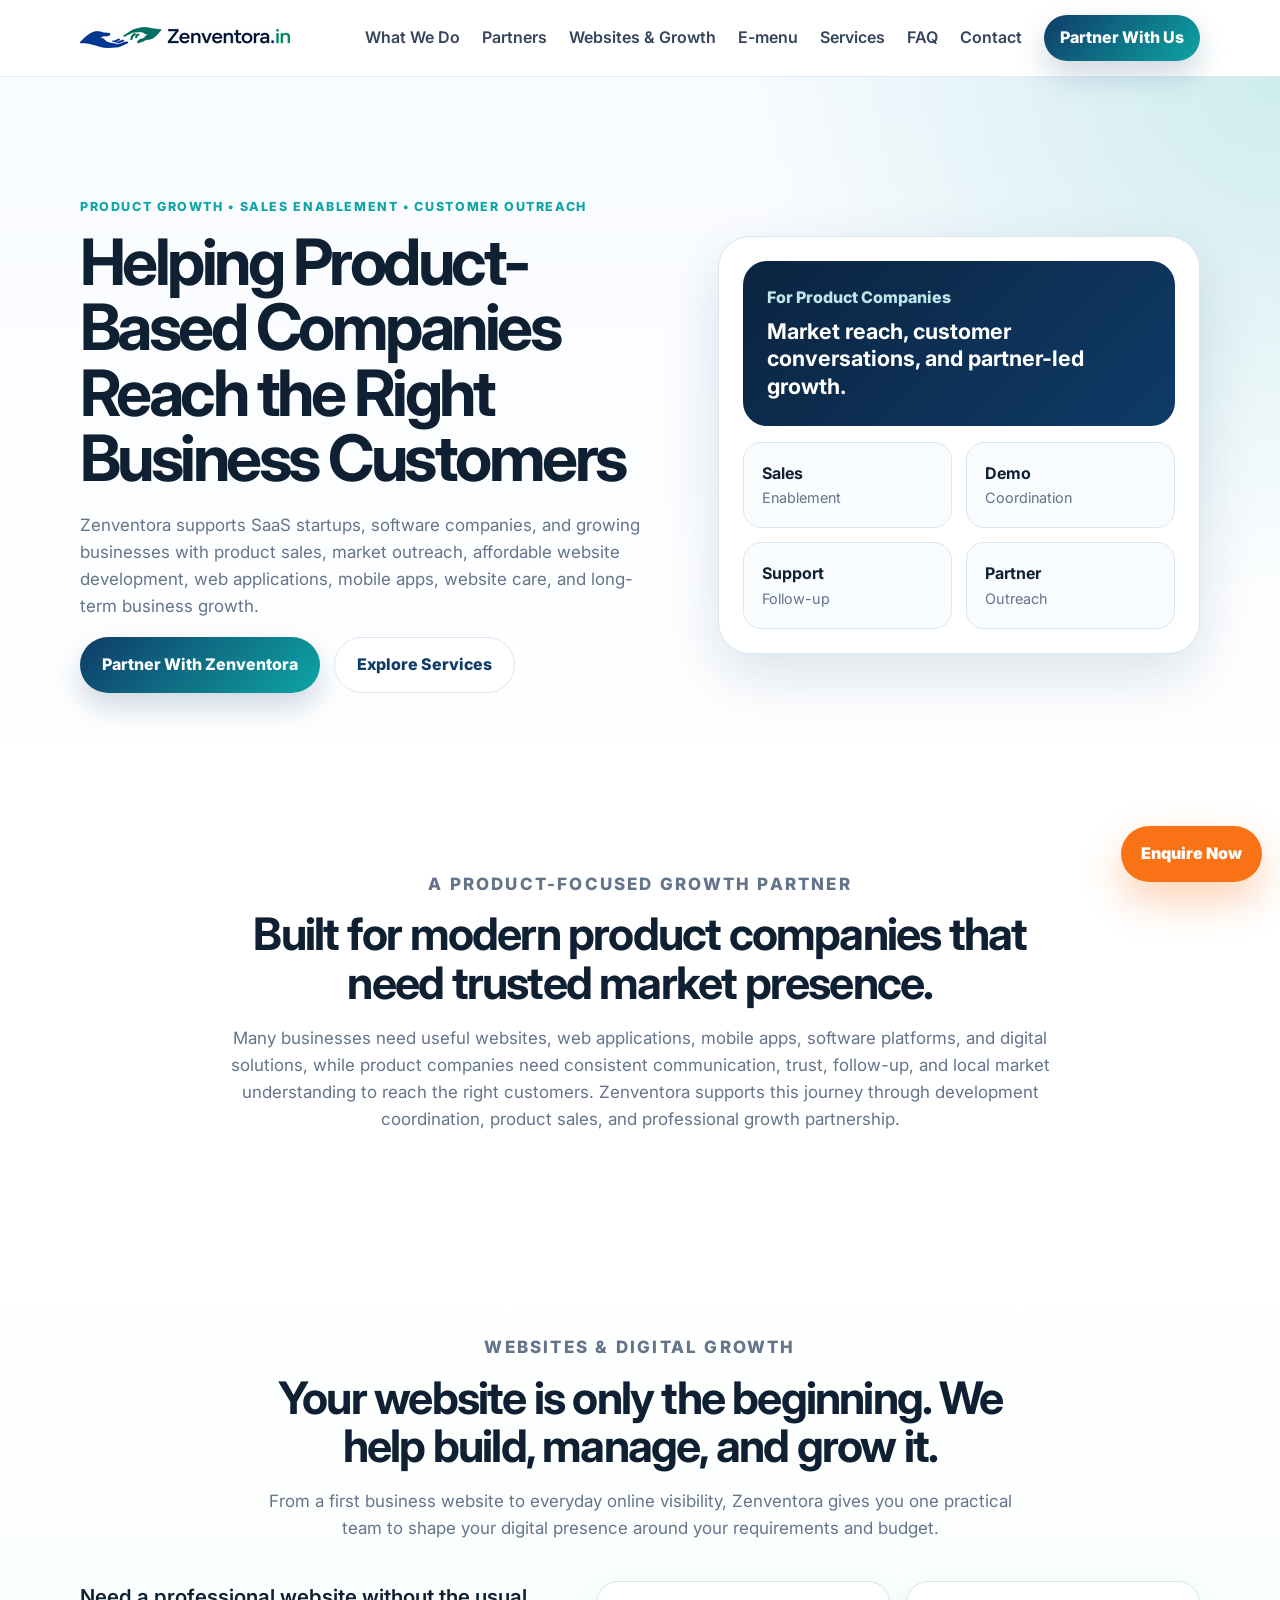
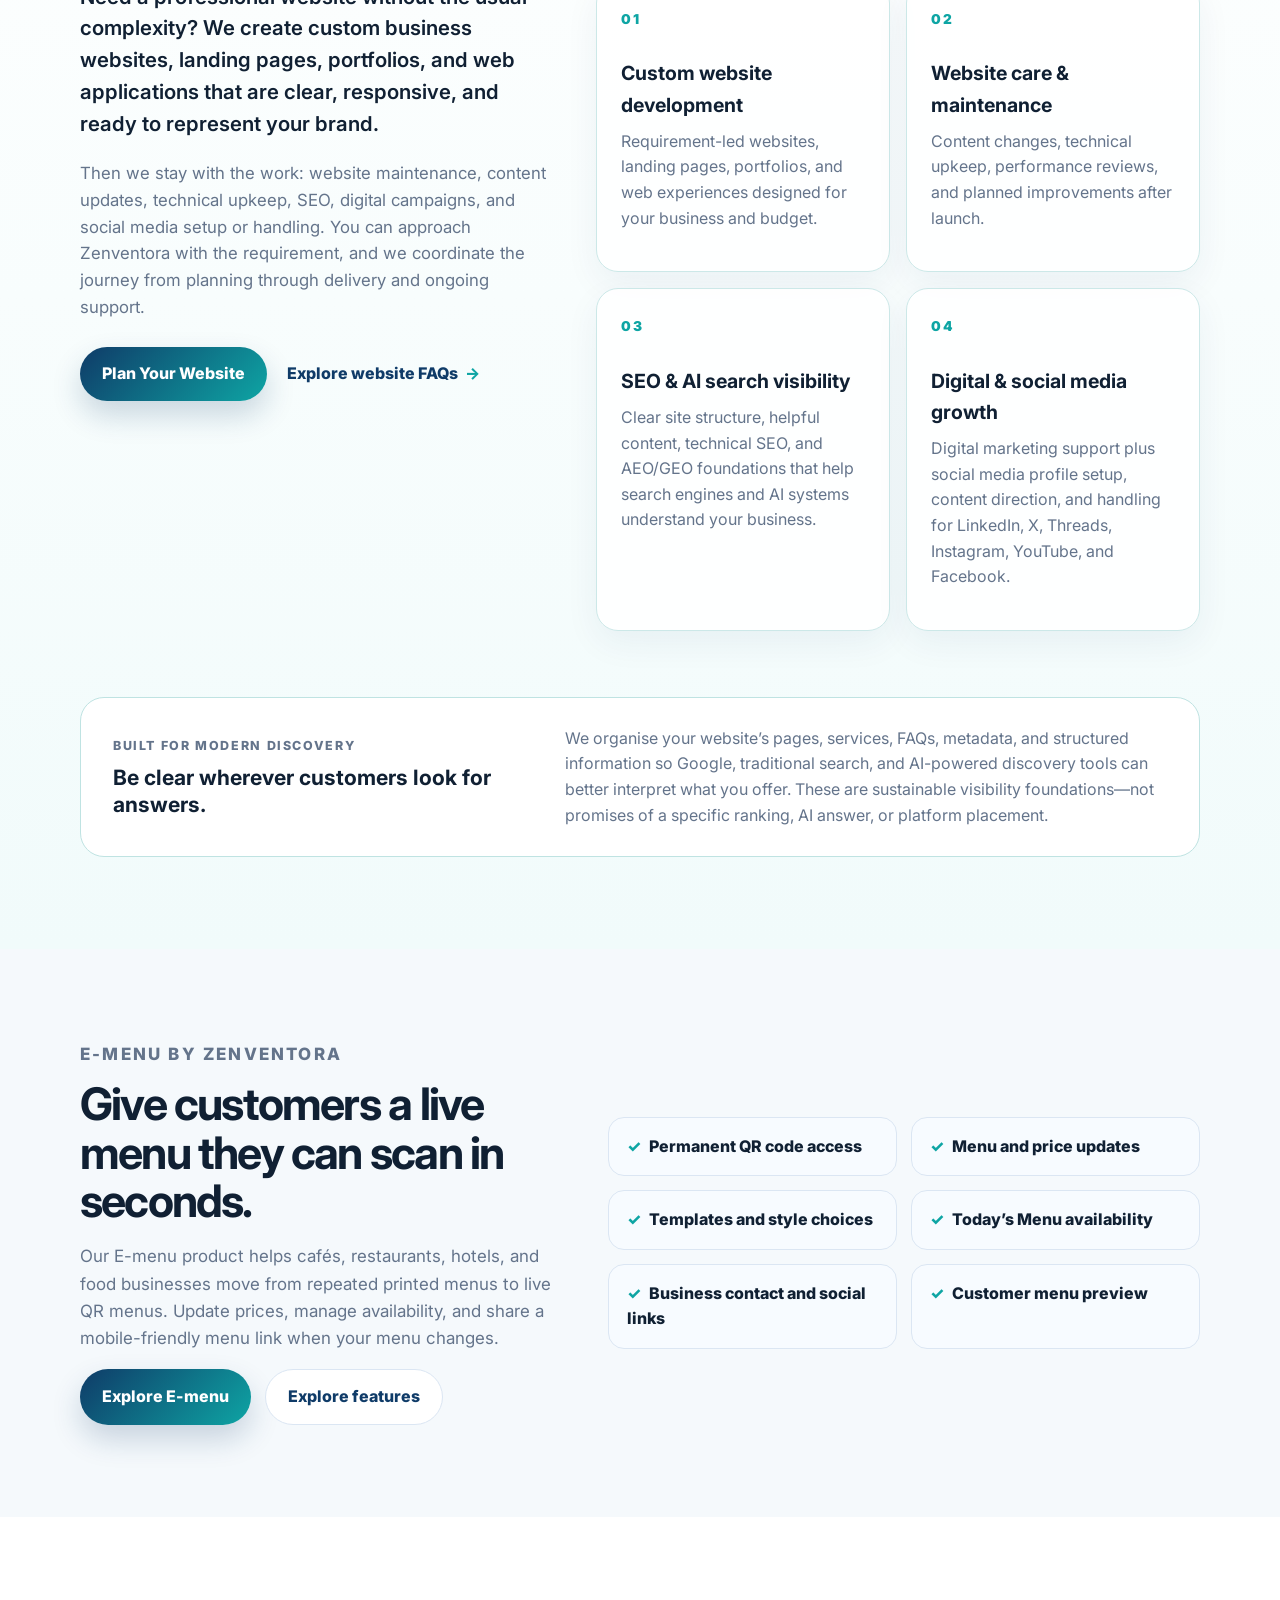
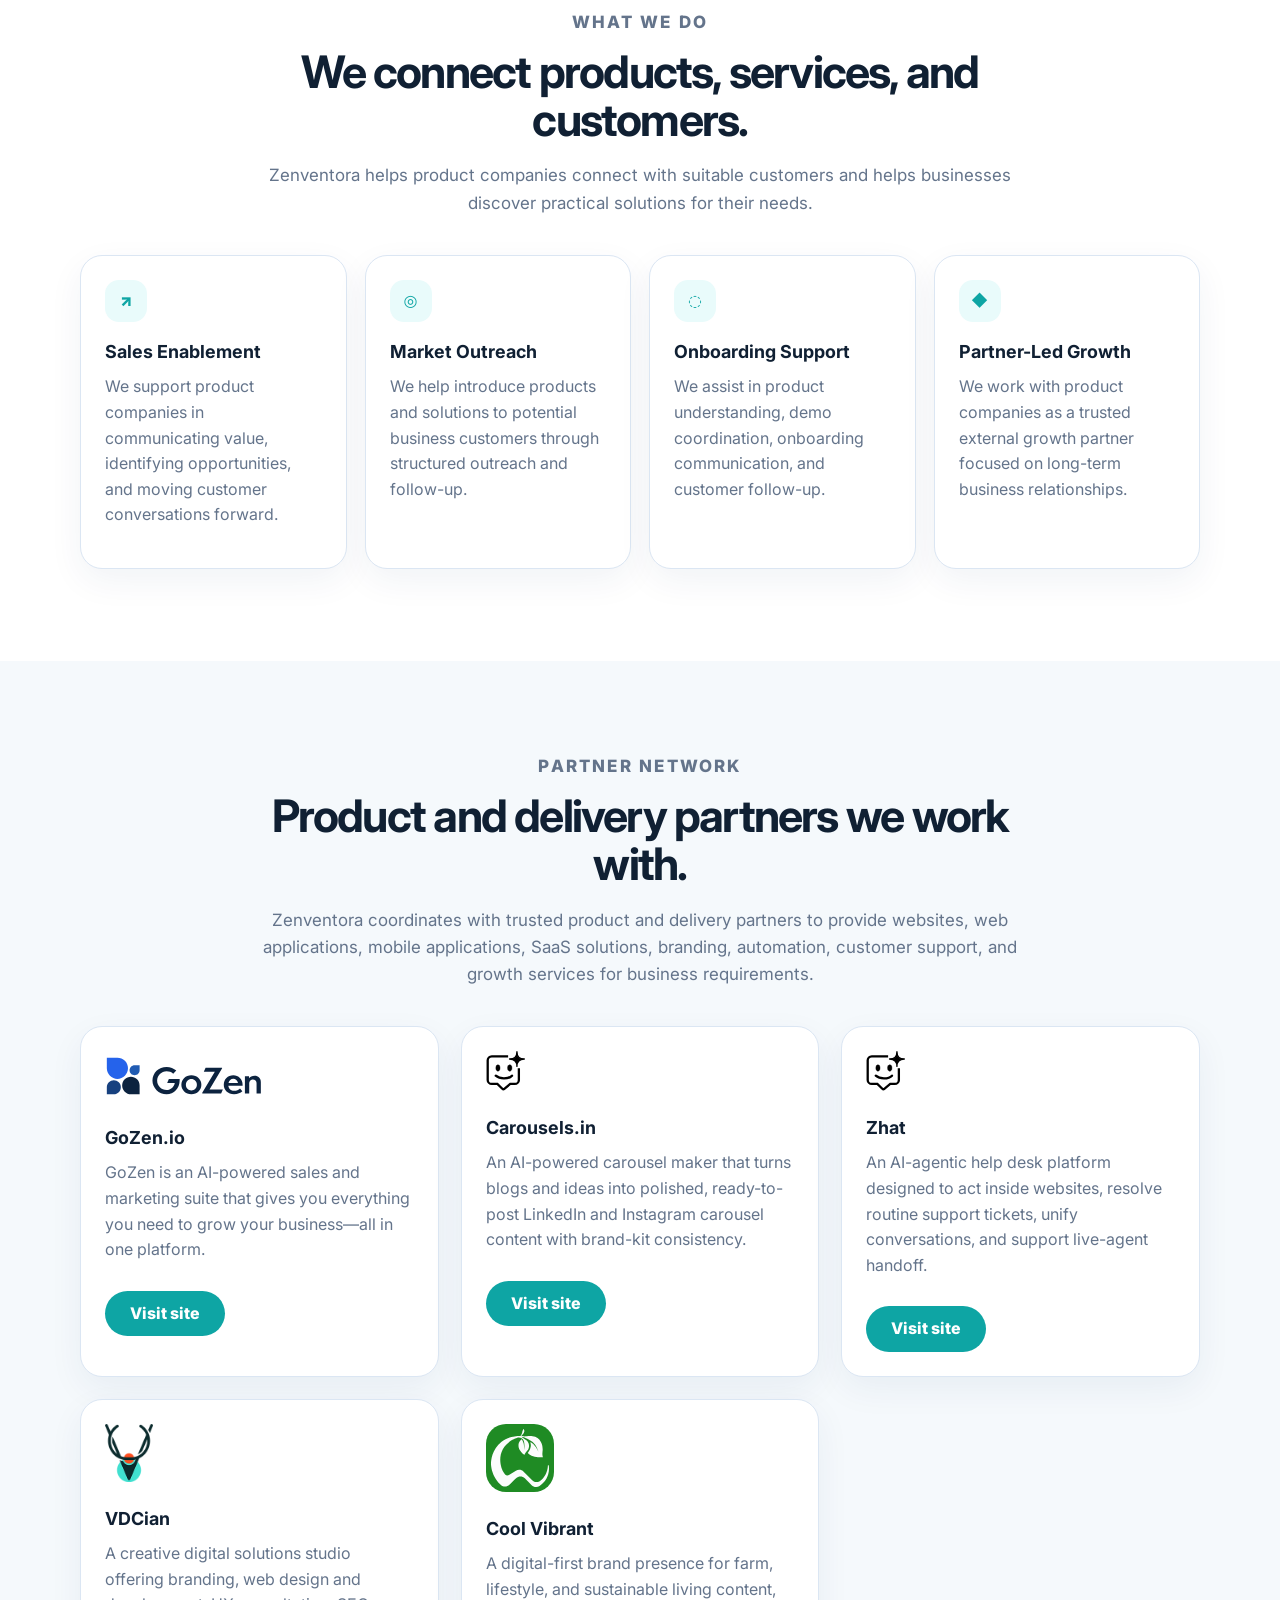
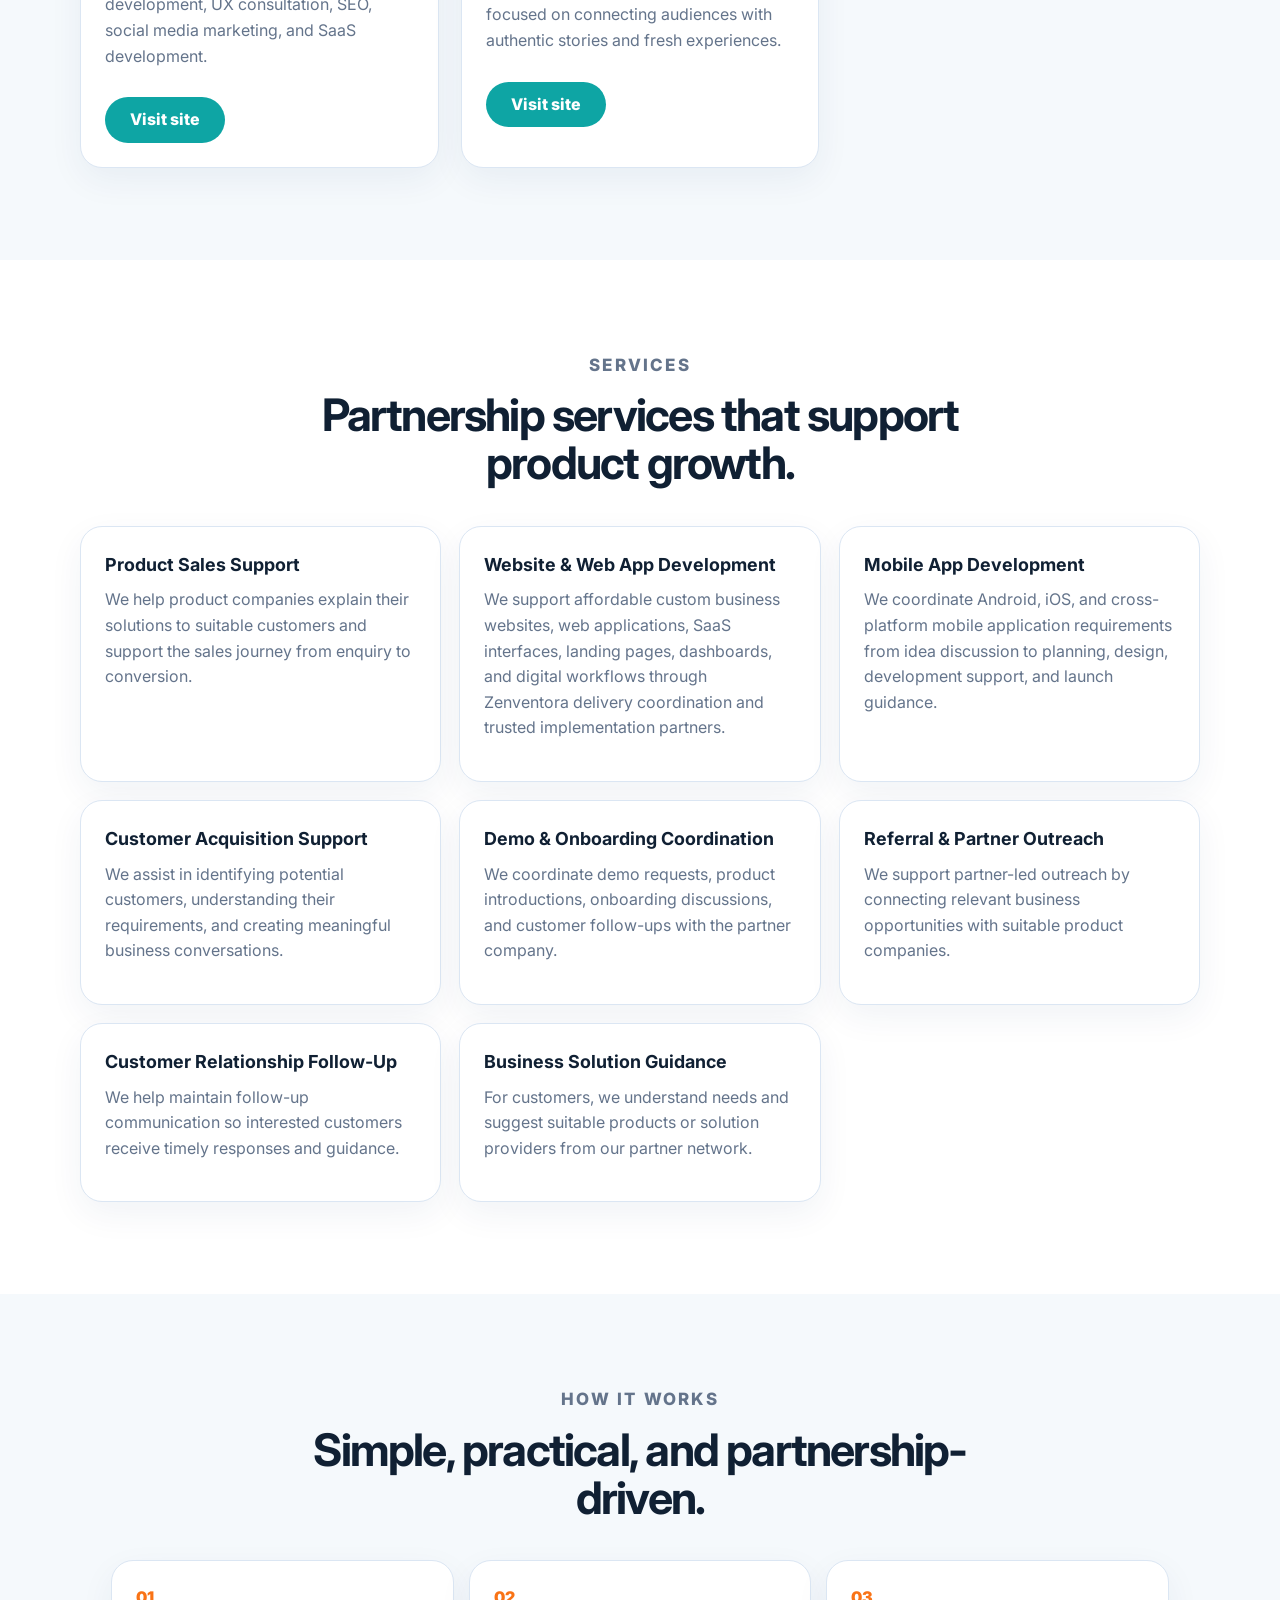
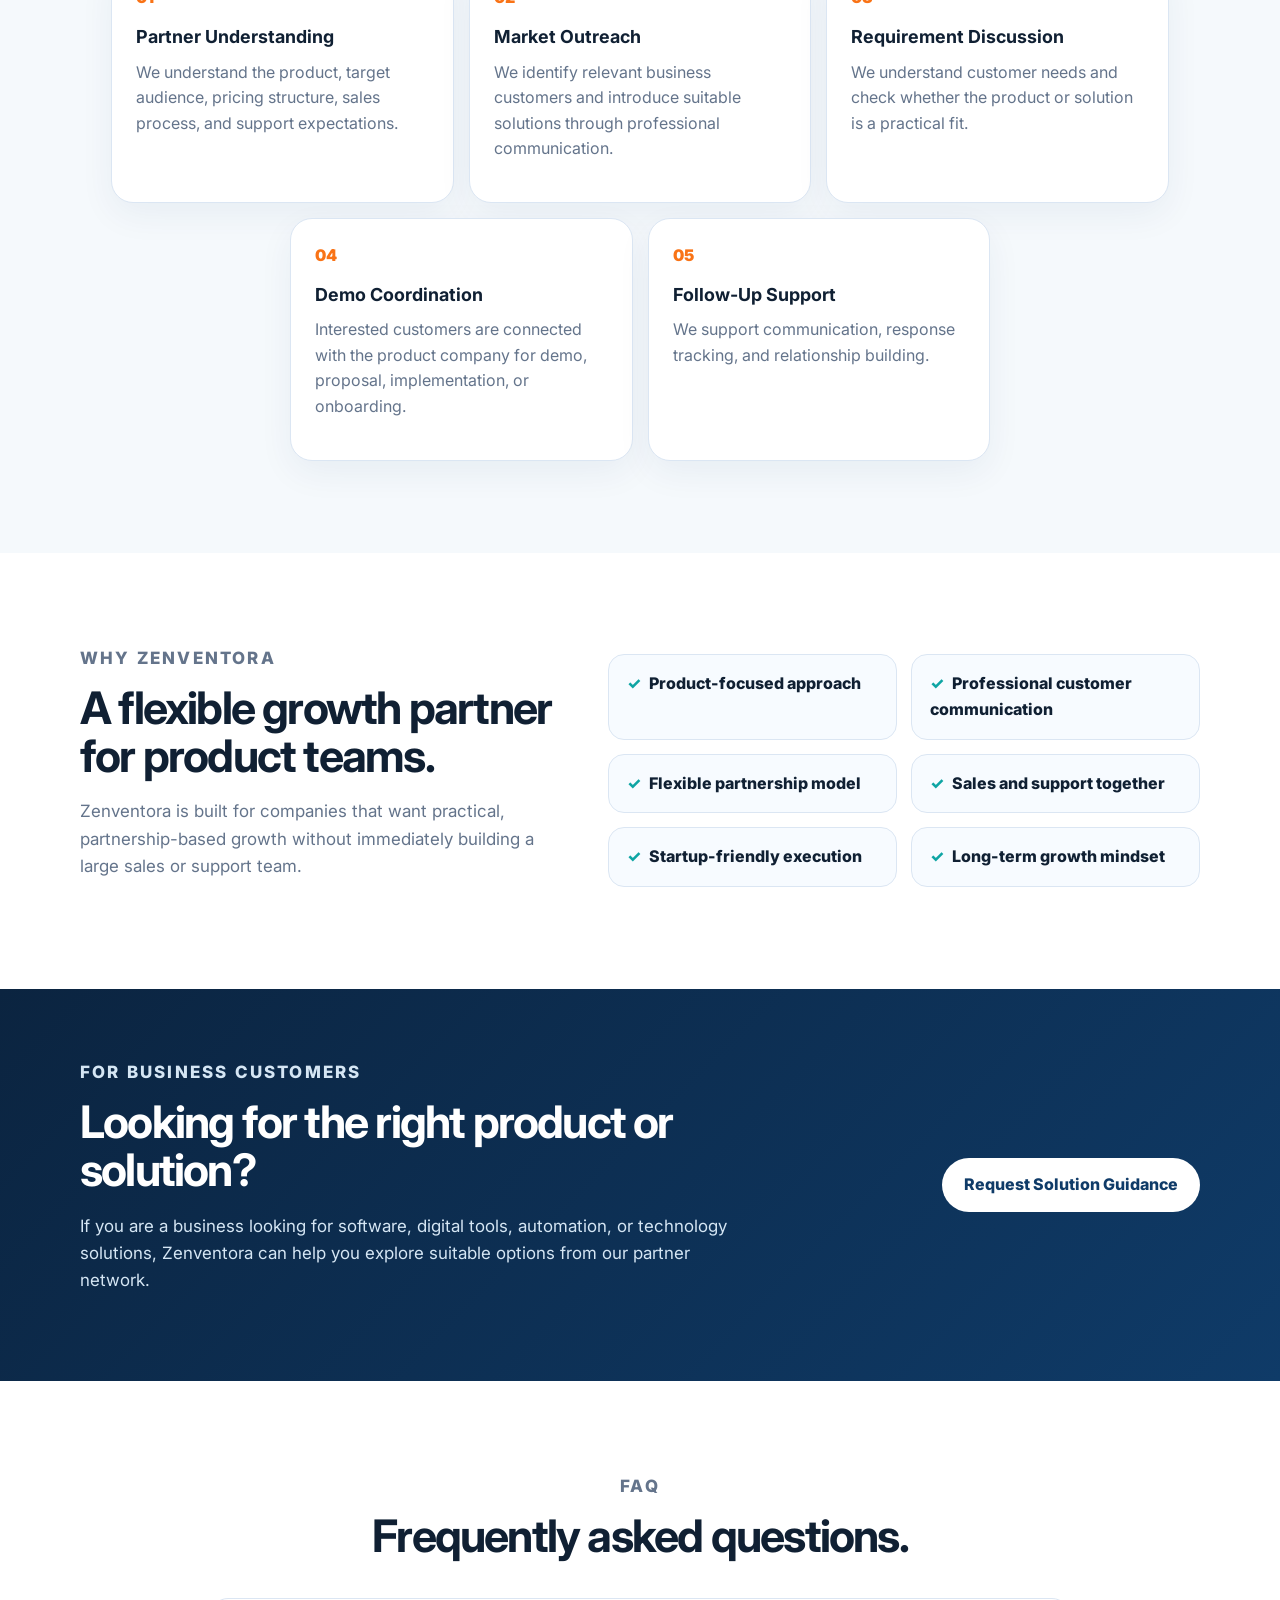
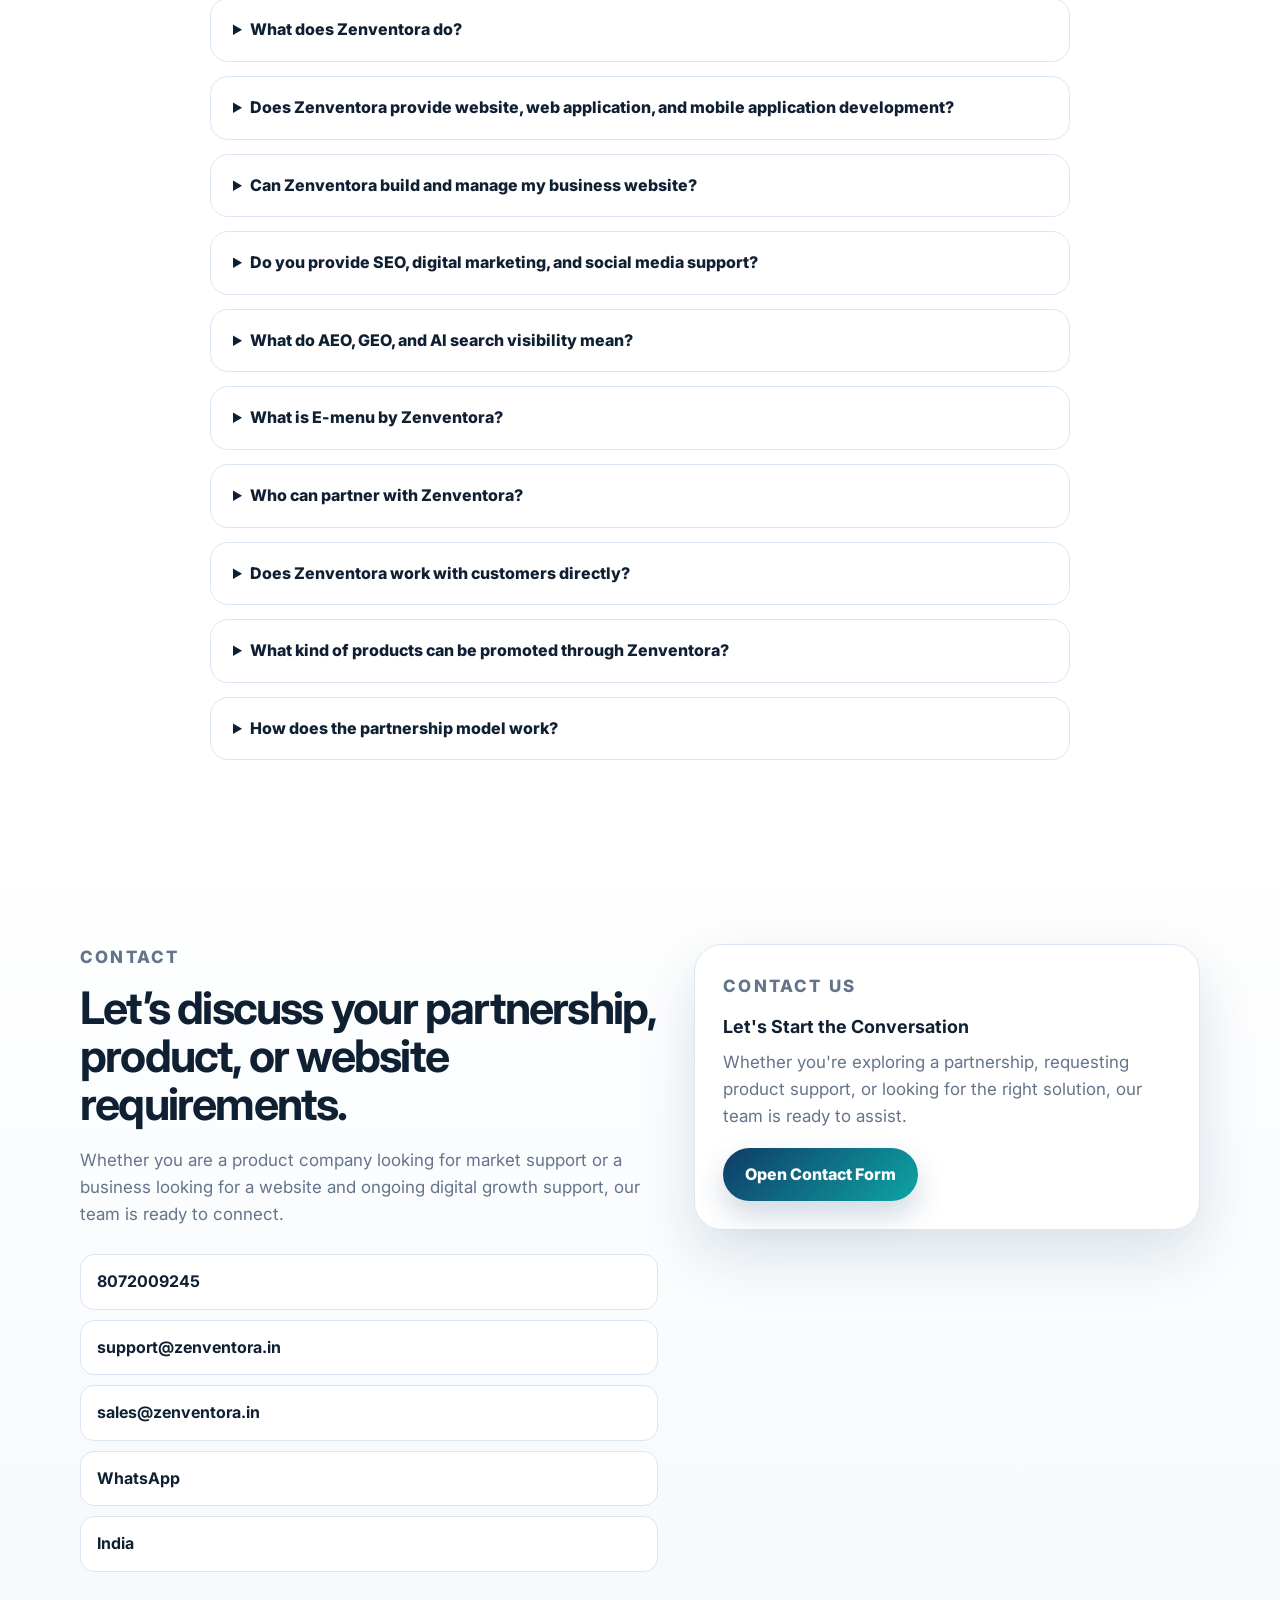
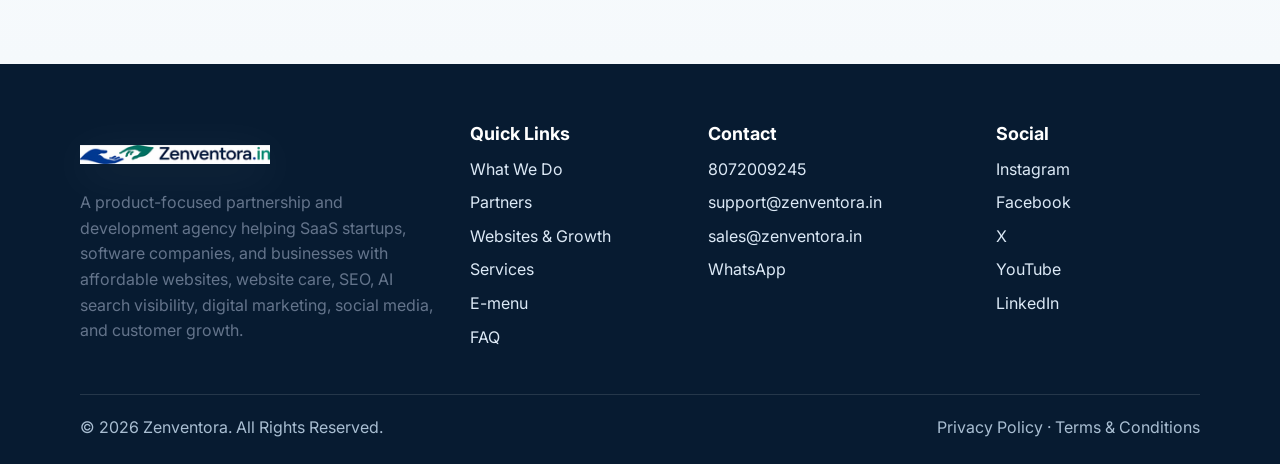
==== commit 5bbbde2e: "Streamline E-menu public landing page" ====
--- a/index.html
+++ b/index.html
@@ -190,8 +190,8 @@
 
     <section id="e-menu" class="section emenu-promo soft-bg">
       <div class="container split-grid">
-        <div><p class="eyebrow">E-menu by Zenventora</p><h2>Give customers a live menu they can scan in seconds.</h2><p>Our E-menu product helps cafés, restaurants, hotels, and food businesses move from repeated printed menus to affordable QR menus. Update prices, mark items unavailable, and share a mobile-friendly menu link when your menu changes.</p><div class="hero-actions"><a class="btn btn-primary" href="emenu/">Explore E-menu</a><a class="btn btn-secondary" href="emenu/#pricing">View plans</a></div></div>
-        <div class="check-grid"><span>QR code menu access</span><span>Instant item & price updates</span><span>Free starter templates</span><span>100+ Standard designs</span><span>Menu links for social sharing</span><span>AI design assistance planned</span></div>
+        <div><p class="eyebrow">E-menu by Zenventora</p><h2>Give customers a live menu they can scan in seconds.</h2><p>Our E-menu product helps cafés, restaurants, hotels, and food businesses move from repeated printed menus to live QR menus. Update prices, manage availability, and share a mobile-friendly menu link when your menu changes.</p><div class="hero-actions"><a class="btn btn-primary" href="emenu/">Explore E-menu</a><a class="btn btn-secondary" href="emenu/#features">Explore features</a></div></div>
+        <div class="check-grid"><span>Permanent QR code access</span><span>Menu and price updates</span><span>Templates and style choices</span><span>Today’s Menu availability</span><span>Business contact and social links</span><span>Customer menu preview</span></div>
       </div>
     </section>
 
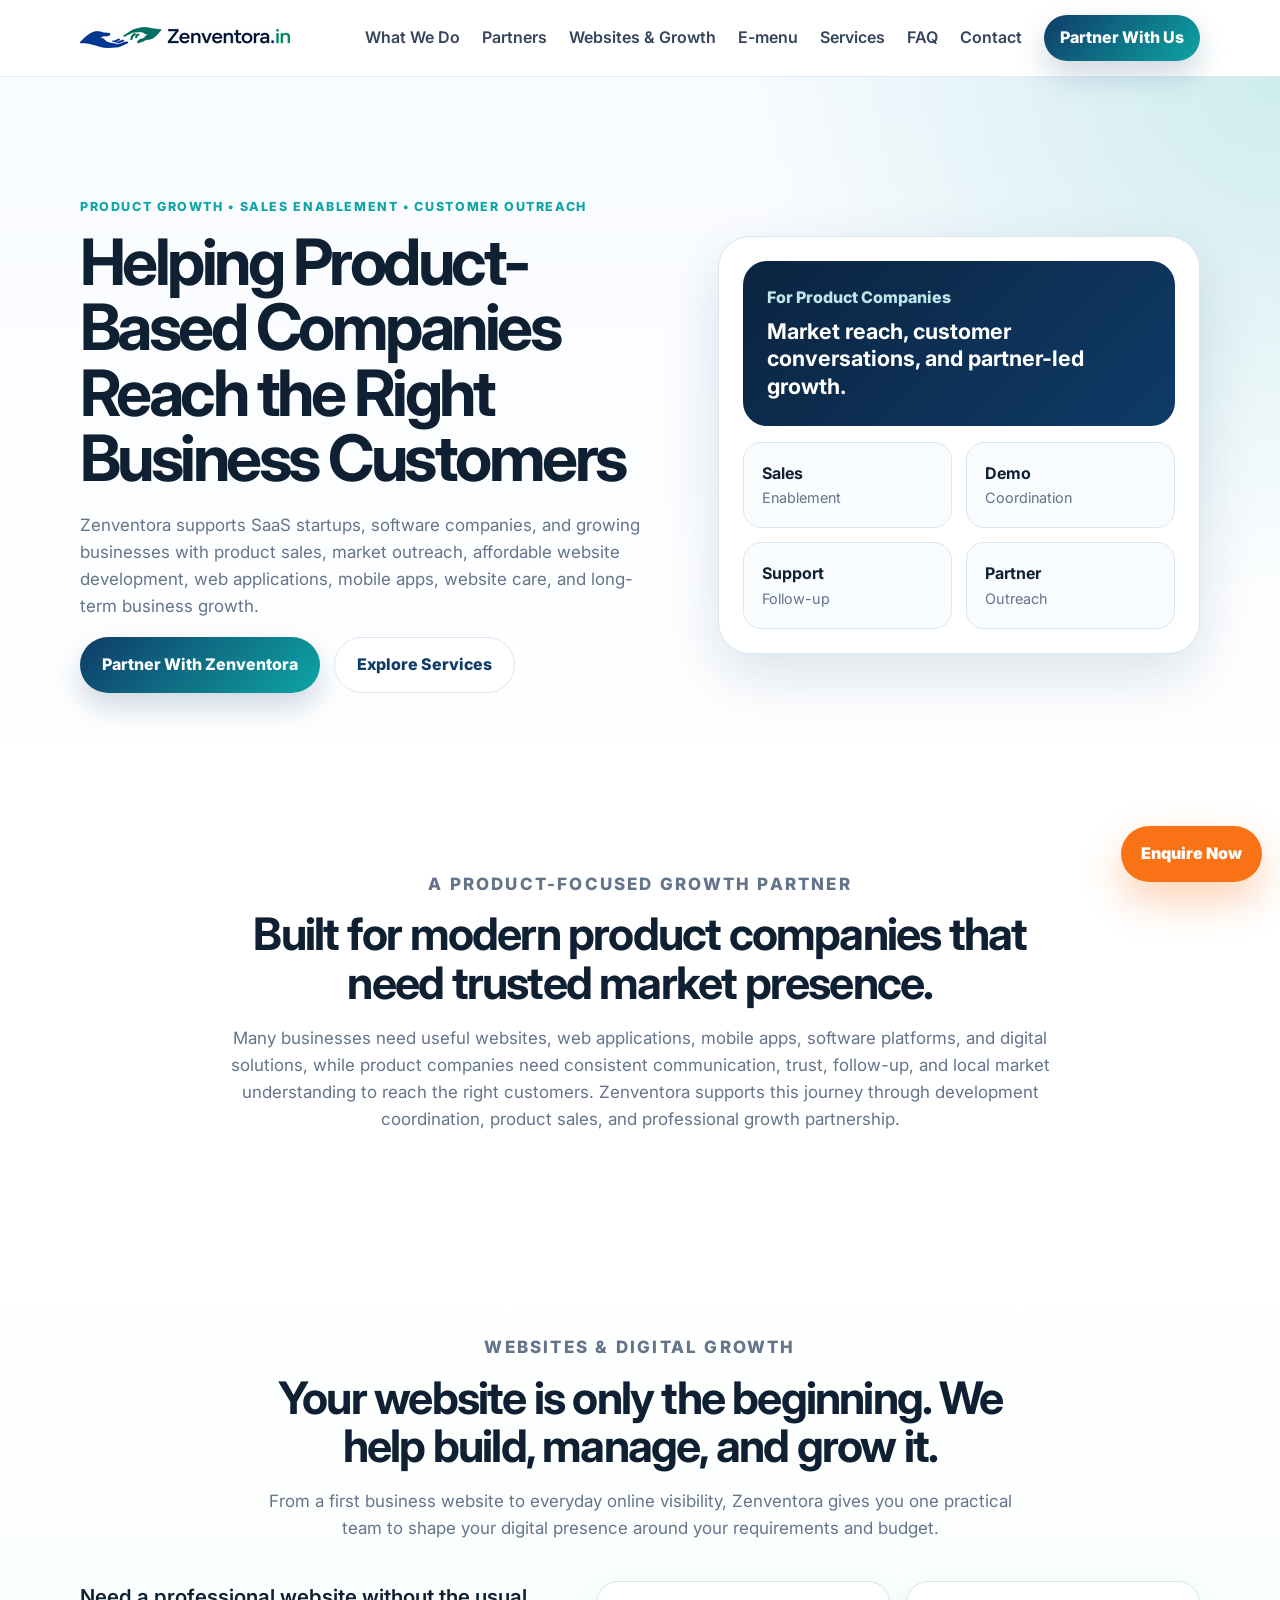
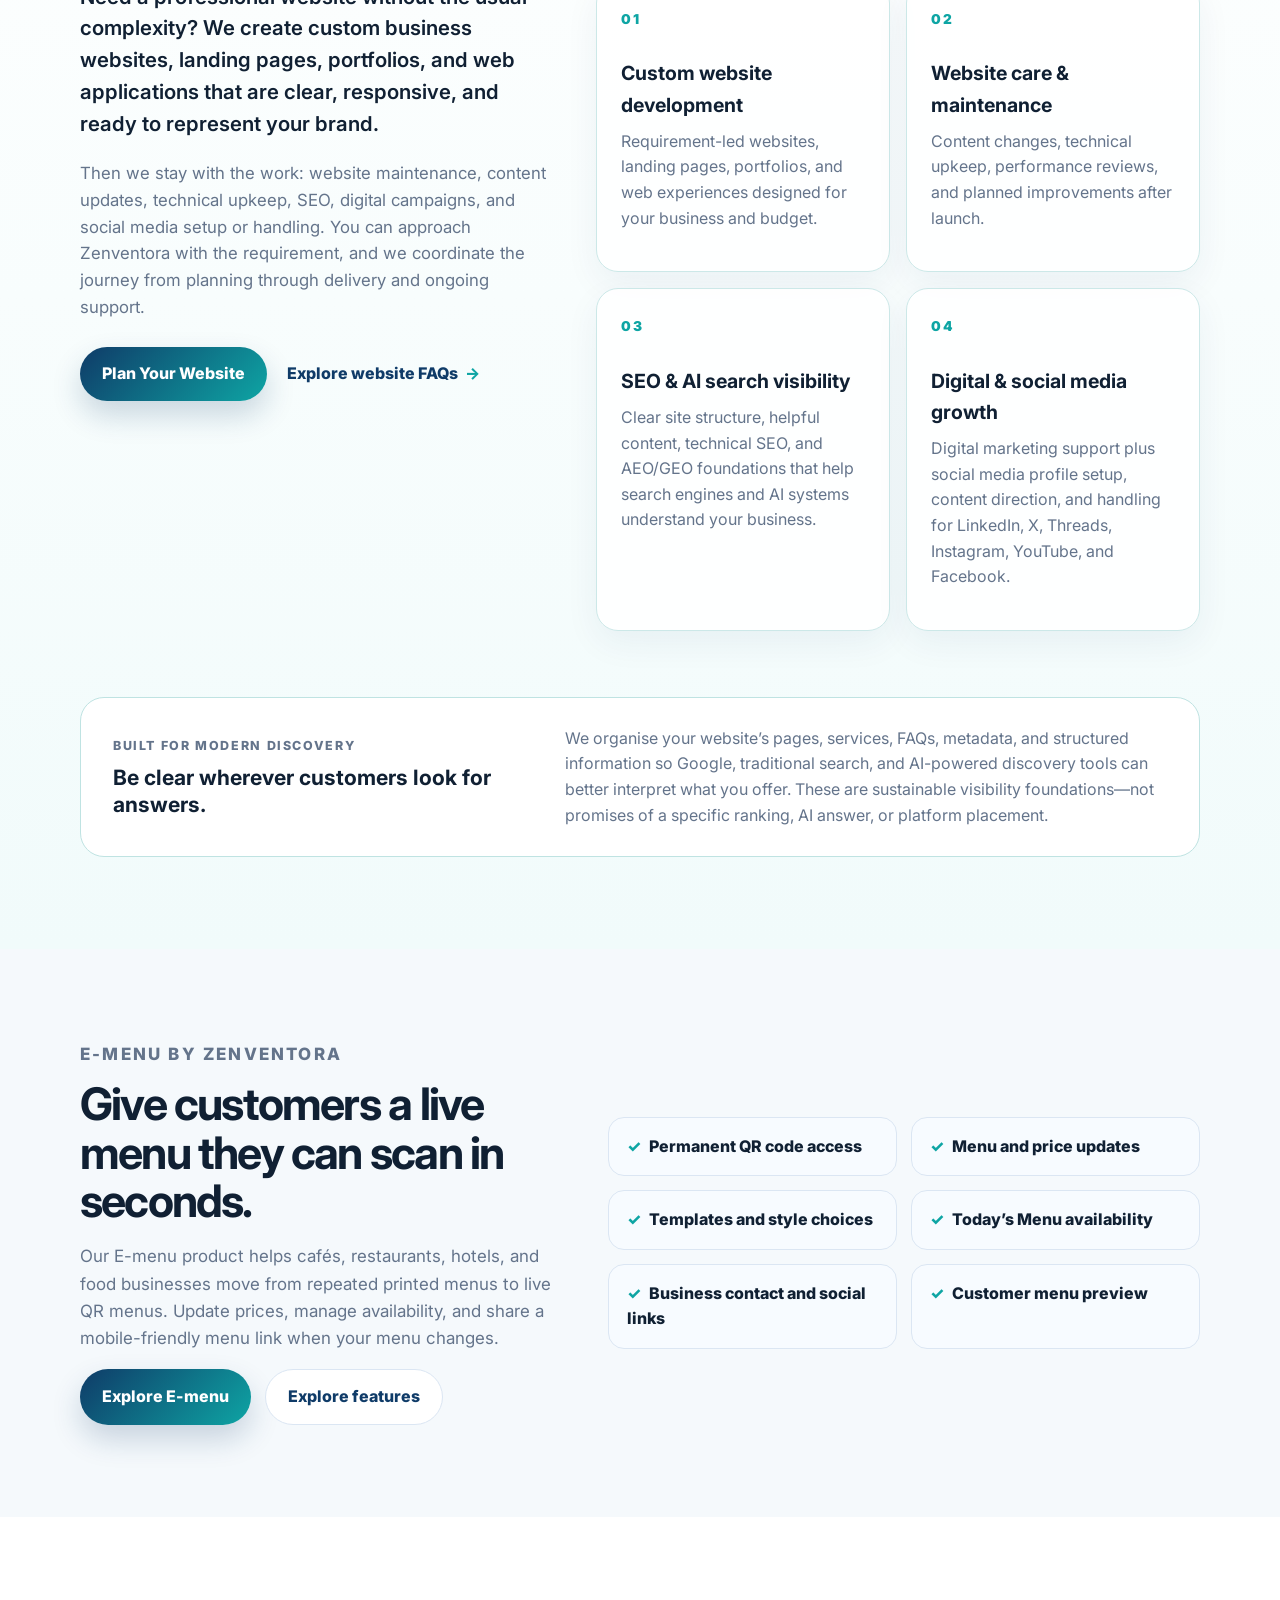
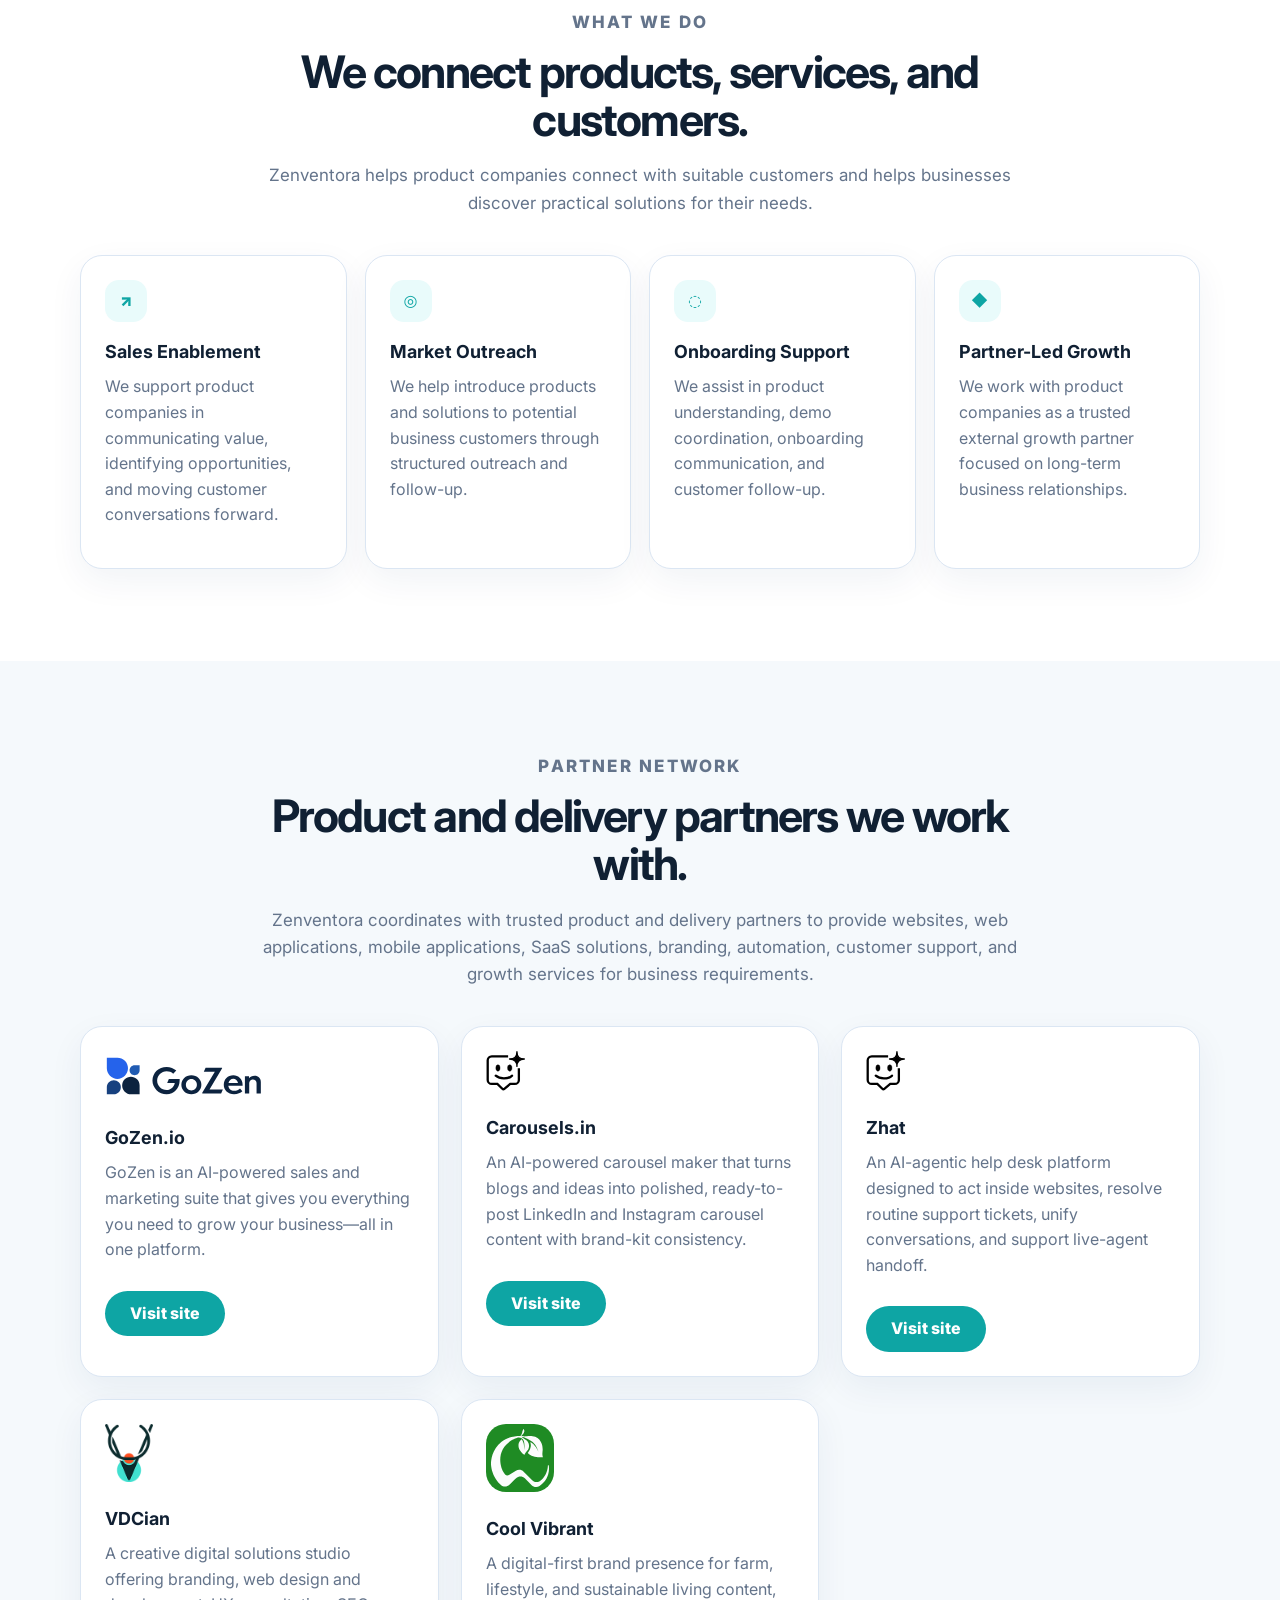
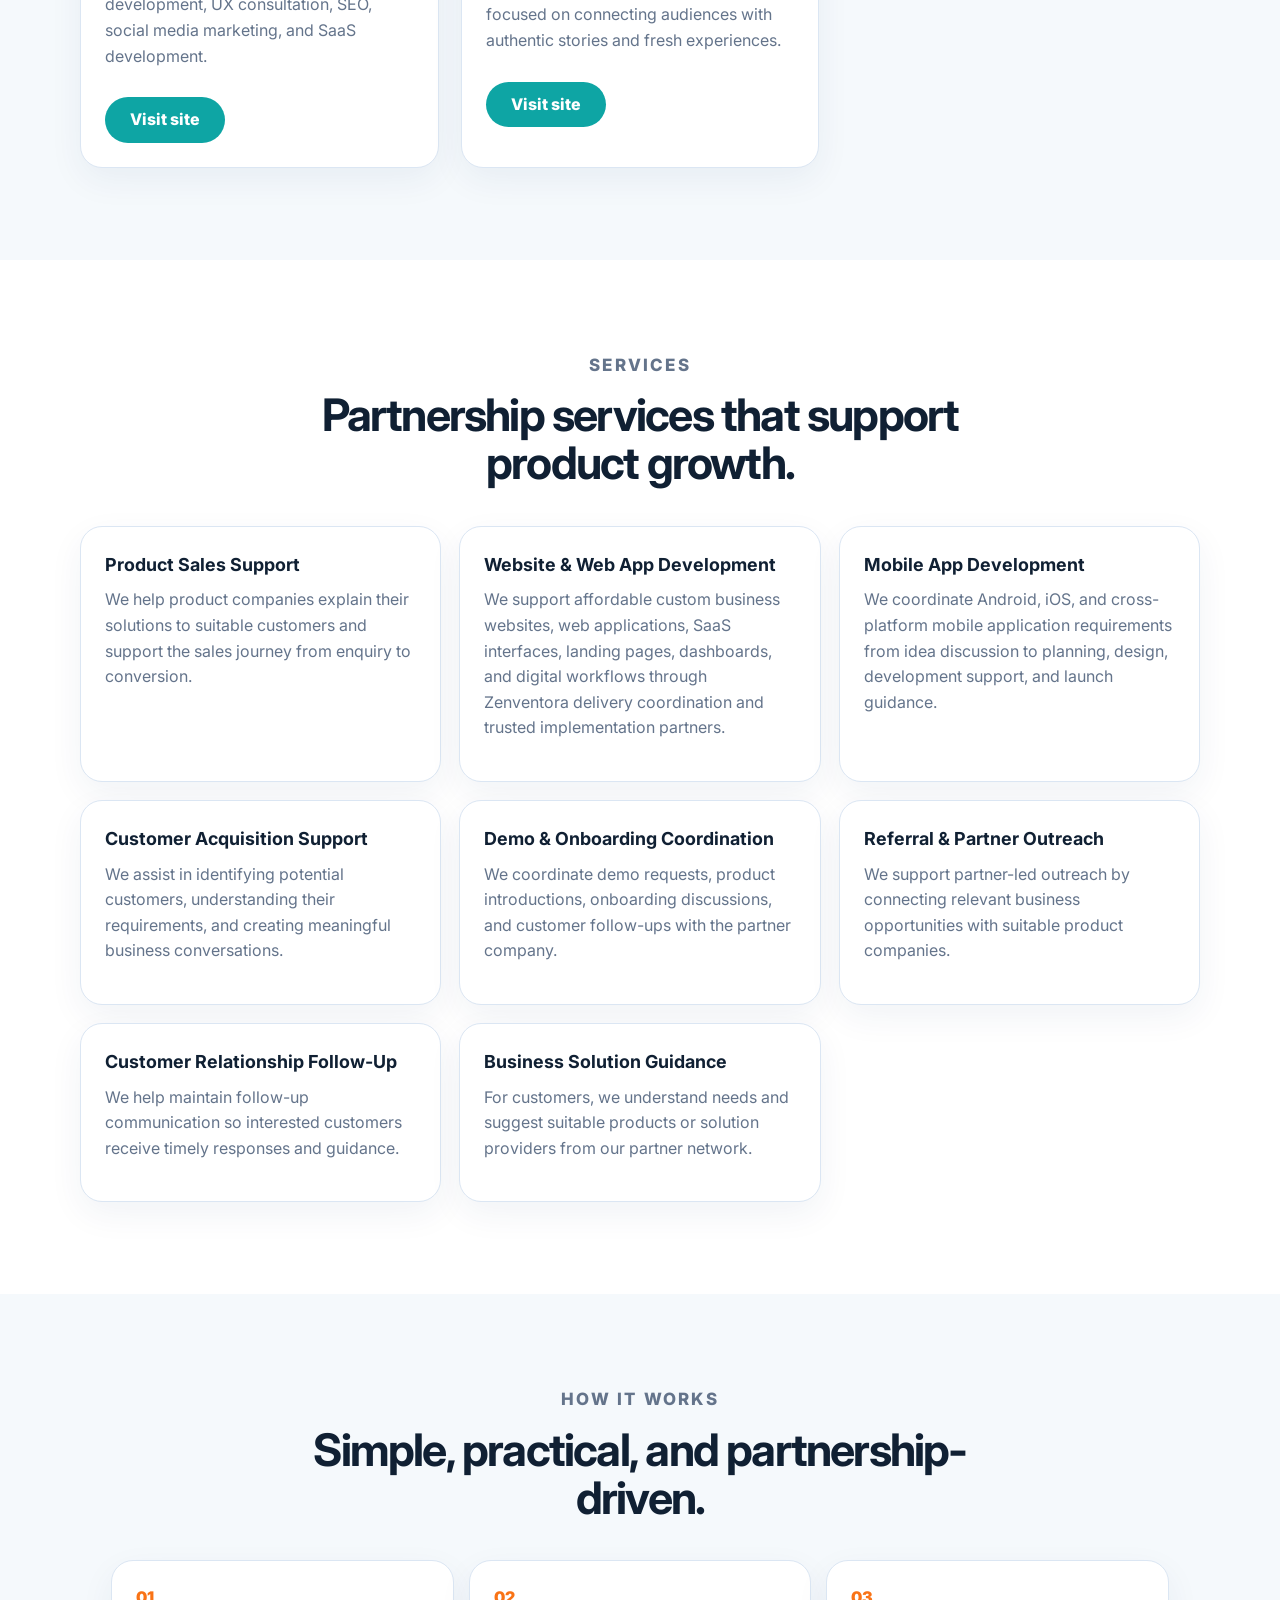
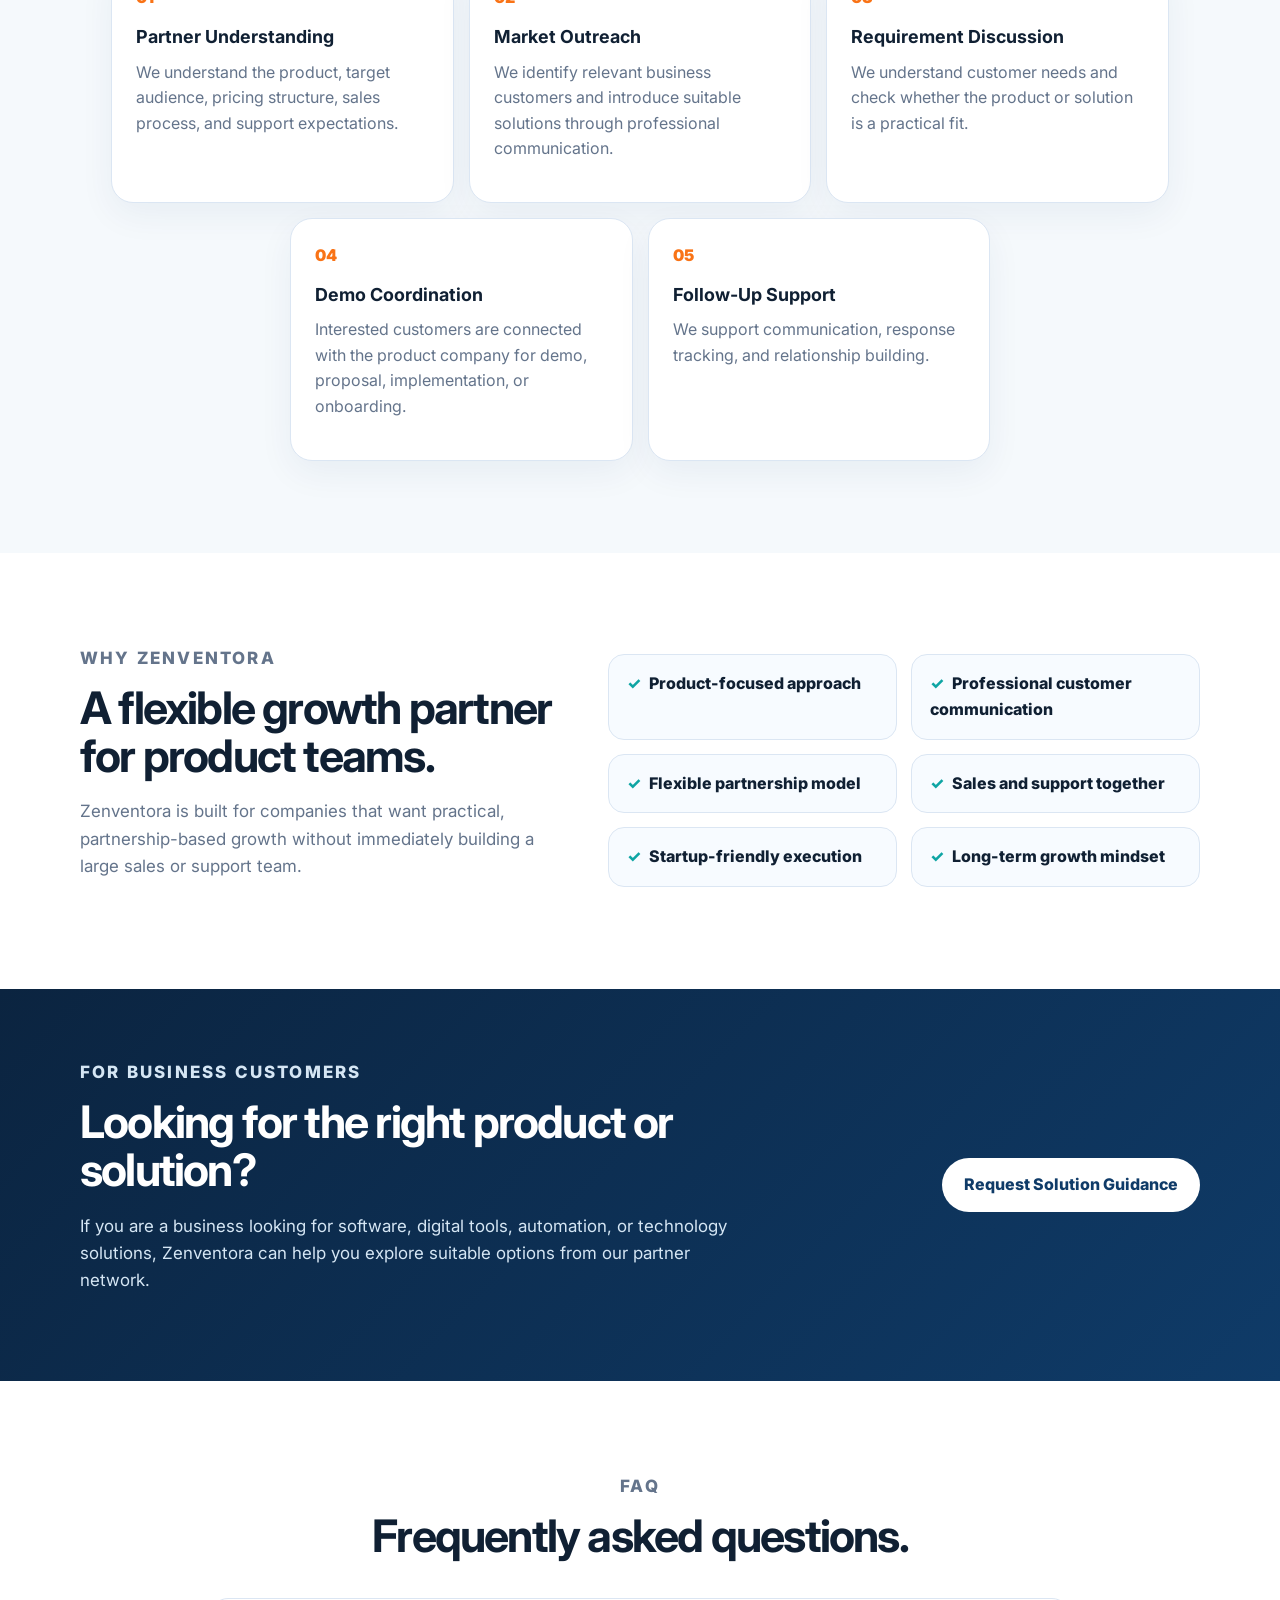
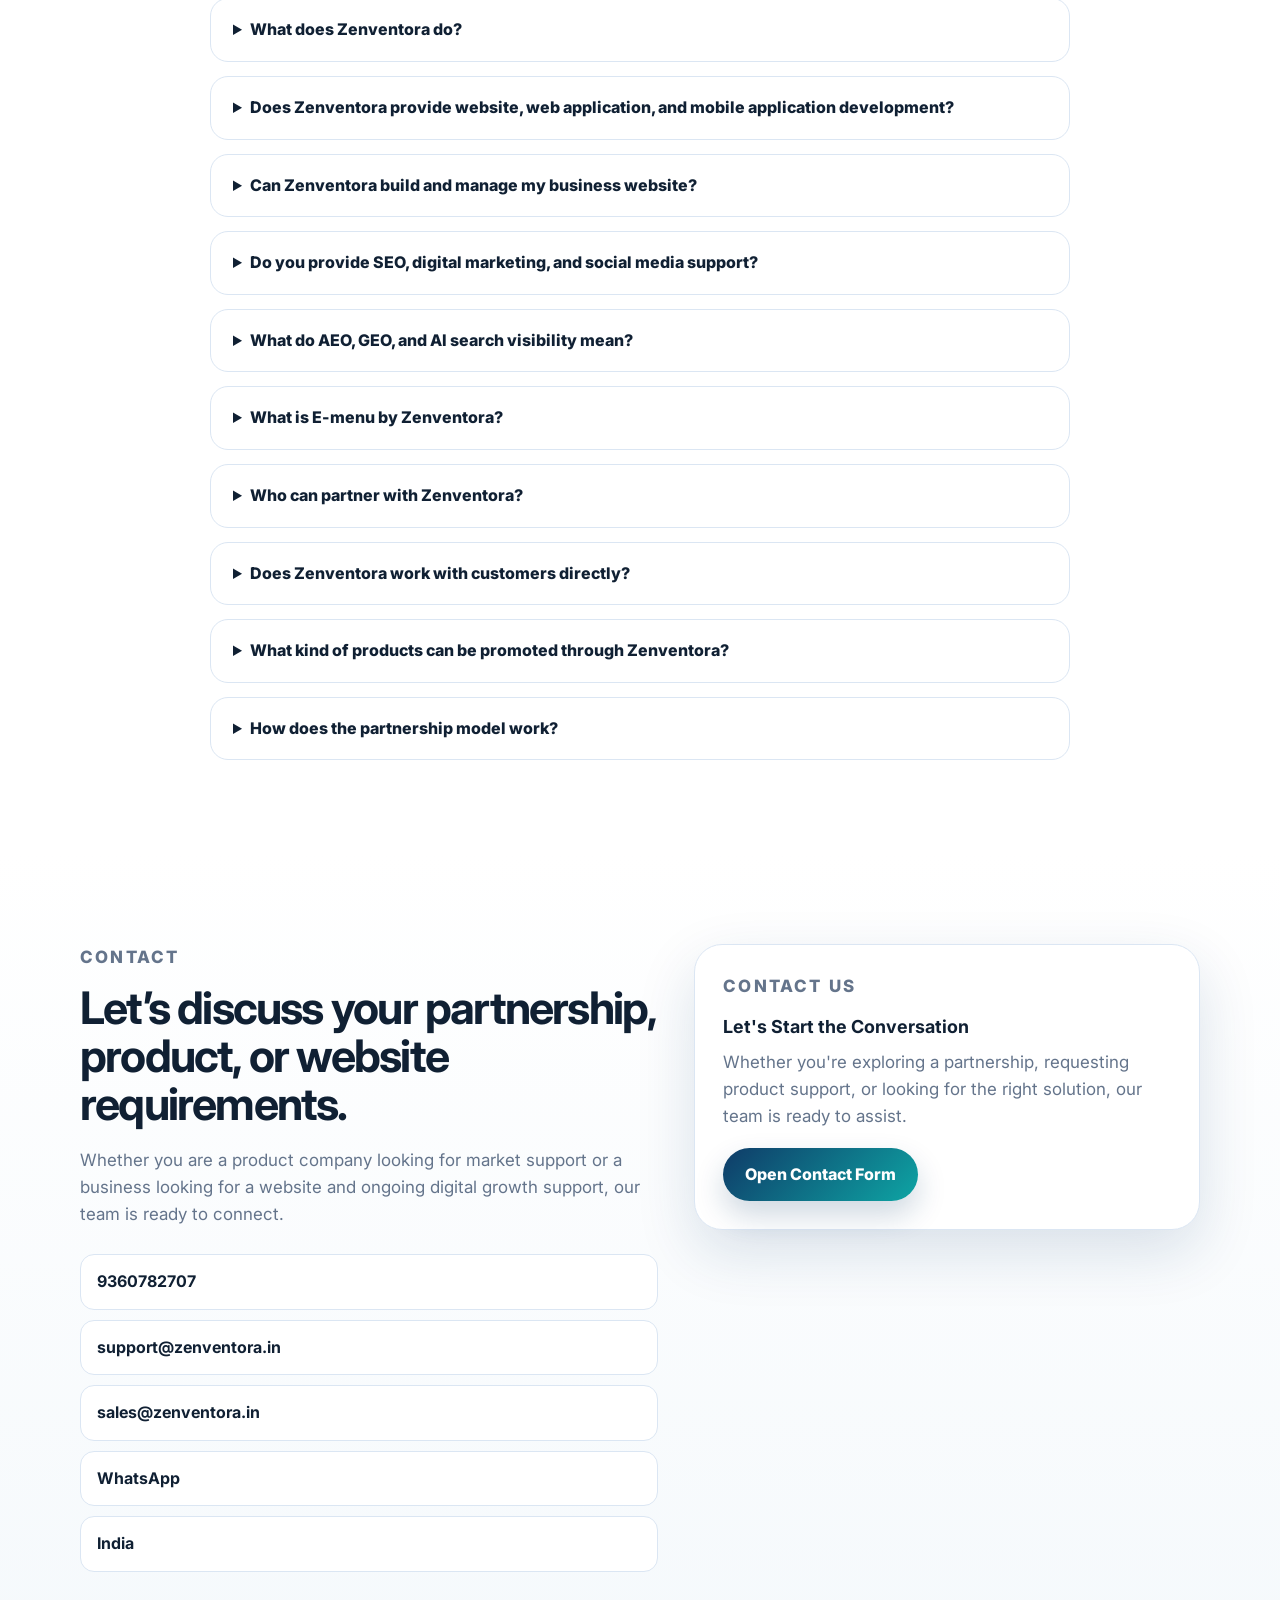
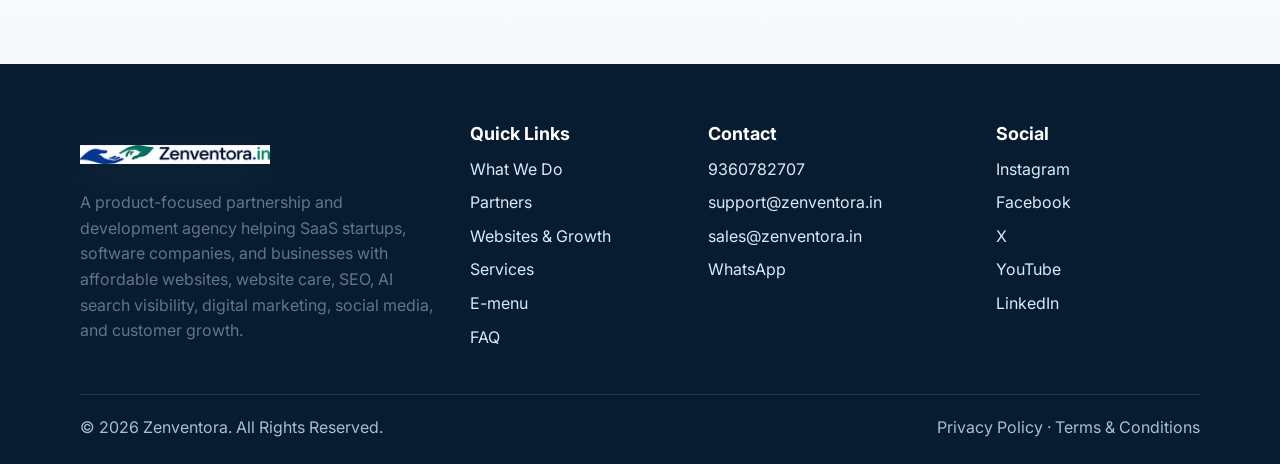
==== commit 0a75b8f5: "Update Zenventora contact number and E-menu messaging" ====
--- a/index.html
+++ b/index.html
@@ -79,9 +79,9 @@
     "description": "Zenventora helps businesses establish and grow their online presence with affordable custom websites, maintenance, SEO, AI search visibility, digital marketing, social media support, as well as product sales, outreach, onboarding coordination, and partner-led growth.",
     "contactPoint": [{
       "@type": "ContactPoint",
-      "telephone": "+91-8072009245",
+      "telephone": "+91-9360782707",
       "contactType": "sales",
-      "url": "https://wa.me/918072009245",
+      "url": "https://wa.me/919360782707",
       "areaServed": "IN",
       "availableLanguage": ["English", "Tamil"]
     }]
@@ -314,7 +314,7 @@
           <p class="eyebrow">Contact</p>
           <h2>Let’s discuss your partnership, product, or website requirements.</h2>
           <p>Whether you are a product company looking for market support or a business looking for a website and ongoing digital growth support, our team is ready to connect.</p>
-          <div class="contact-points"><a href="tel:+918072009245">8072009245</a><a href="mailto:support@zenventora.in">support@zenventora.in</a><a href="mailto:sales@zenventora.in">sales@zenventora.in</a><a href="https://wa.me/918072009245" target="_blank" rel="noopener">WhatsApp</a><span>India</span></div>
+          <div class="contact-points"><a href="tel:+919360782707">9360782707</a><a href="mailto:support@zenventora.in">support@zenventora.in</a><a href="mailto:sales@zenventora.in">sales@zenventora.in</a><a href="https://wa.me/919360782707" target="_blank" rel="noopener">WhatsApp</a><span>India</span></div>
         </div>
         <div class="zoho-form-card">
           <p class="eyebrow">CONTACT US</p>
@@ -330,7 +330,7 @@
     <div class="container footer-grid">
       <div><a class="brand footer-brand" href="#home"><img class="brand-logo" src="assets/zenventora-logo.svg" alt="Official Zenventora logo" itemprop="logo" /></a><p>A product-focused partnership and development agency helping SaaS startups, software companies, and businesses with affordable websites, website care, SEO, AI search visibility, digital marketing, social media, and customer growth.</p></div>
       <div><h3>Quick Links</h3><a href="#what-we-do">What We Do</a><a href="#partners">Partners</a><a href="#web-presence">Websites & Growth</a><a href="#services">Services</a><a href="emenu/">E-menu</a><a href="#faq">FAQ</a></div>
-      <div><h3>Contact</h3><a href="tel:+918072009245">8072009245</a><a href="mailto:support@zenventora.in">support@zenventora.in</a><a href="mailto:sales@zenventora.in">sales@zenventora.in</a><a href="https://wa.me/918072009245" target="_blank" rel="noopener">WhatsApp</a></div><div><h3>Social</h3><a href="https://www.instagram.com/zenventora/" target="_blank" rel="noopener">Instagram</a><a href="https://www.facebook.com/profile.php?id=61591519560721" target="_blank" rel="noopener">Facebook</a><a href="https://x.com/zenventora" target="_blank" rel="noopener">X</a><a href="https://www.youtube.com/@zenventora" target="_blank" rel="noopener">YouTube</a><a href="https://www.linkedin.com/company/zenventora/" target="_blank" rel="noopener">LinkedIn</a></div>
+      <div><h3>Contact</h3><a href="tel:+919360782707">9360782707</a><a href="mailto:support@zenventora.in">support@zenventora.in</a><a href="mailto:sales@zenventora.in">sales@zenventora.in</a><a href="https://wa.me/919360782707" target="_blank" rel="noopener">WhatsApp</a></div><div><h3>Social</h3><a href="https://www.instagram.com/zenventora/" target="_blank" rel="noopener">Instagram</a><a href="https://www.facebook.com/profile.php?id=61591519560721" target="_blank" rel="noopener">Facebook</a><a href="https://x.com/zenventora" target="_blank" rel="noopener">X</a><a href="https://www.youtube.com/@zenventora" target="_blank" rel="noopener">YouTube</a><a href="https://www.linkedin.com/company/zenventora/" target="_blank" rel="noopener">LinkedIn</a></div>
     </div>
     <div class="container footer-bottom"><span>© 2026 Zenventora. All Rights Reserved.</span><span><a href="privacy-policy.html">Privacy Policy</a> · <a href="terms-and-conditions.html">Terms & Conditions</a></span></div>
   </footer>
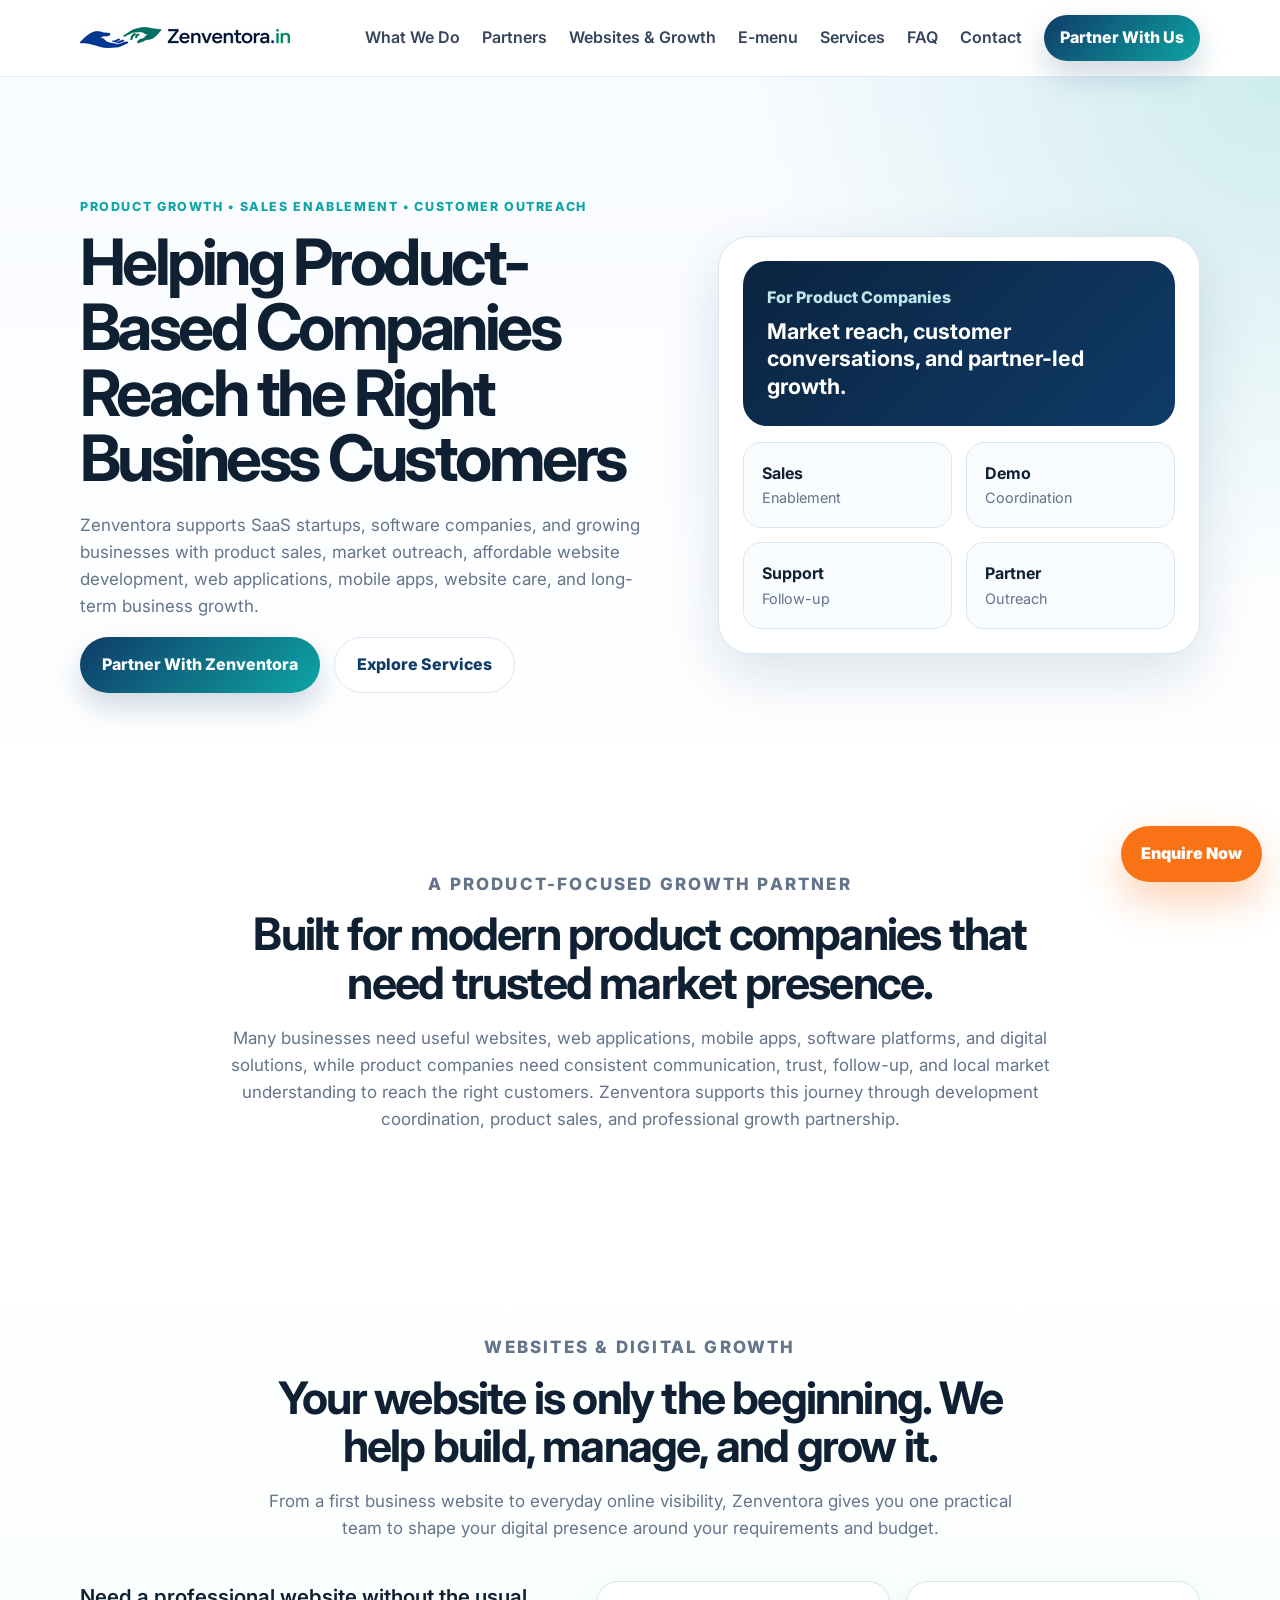
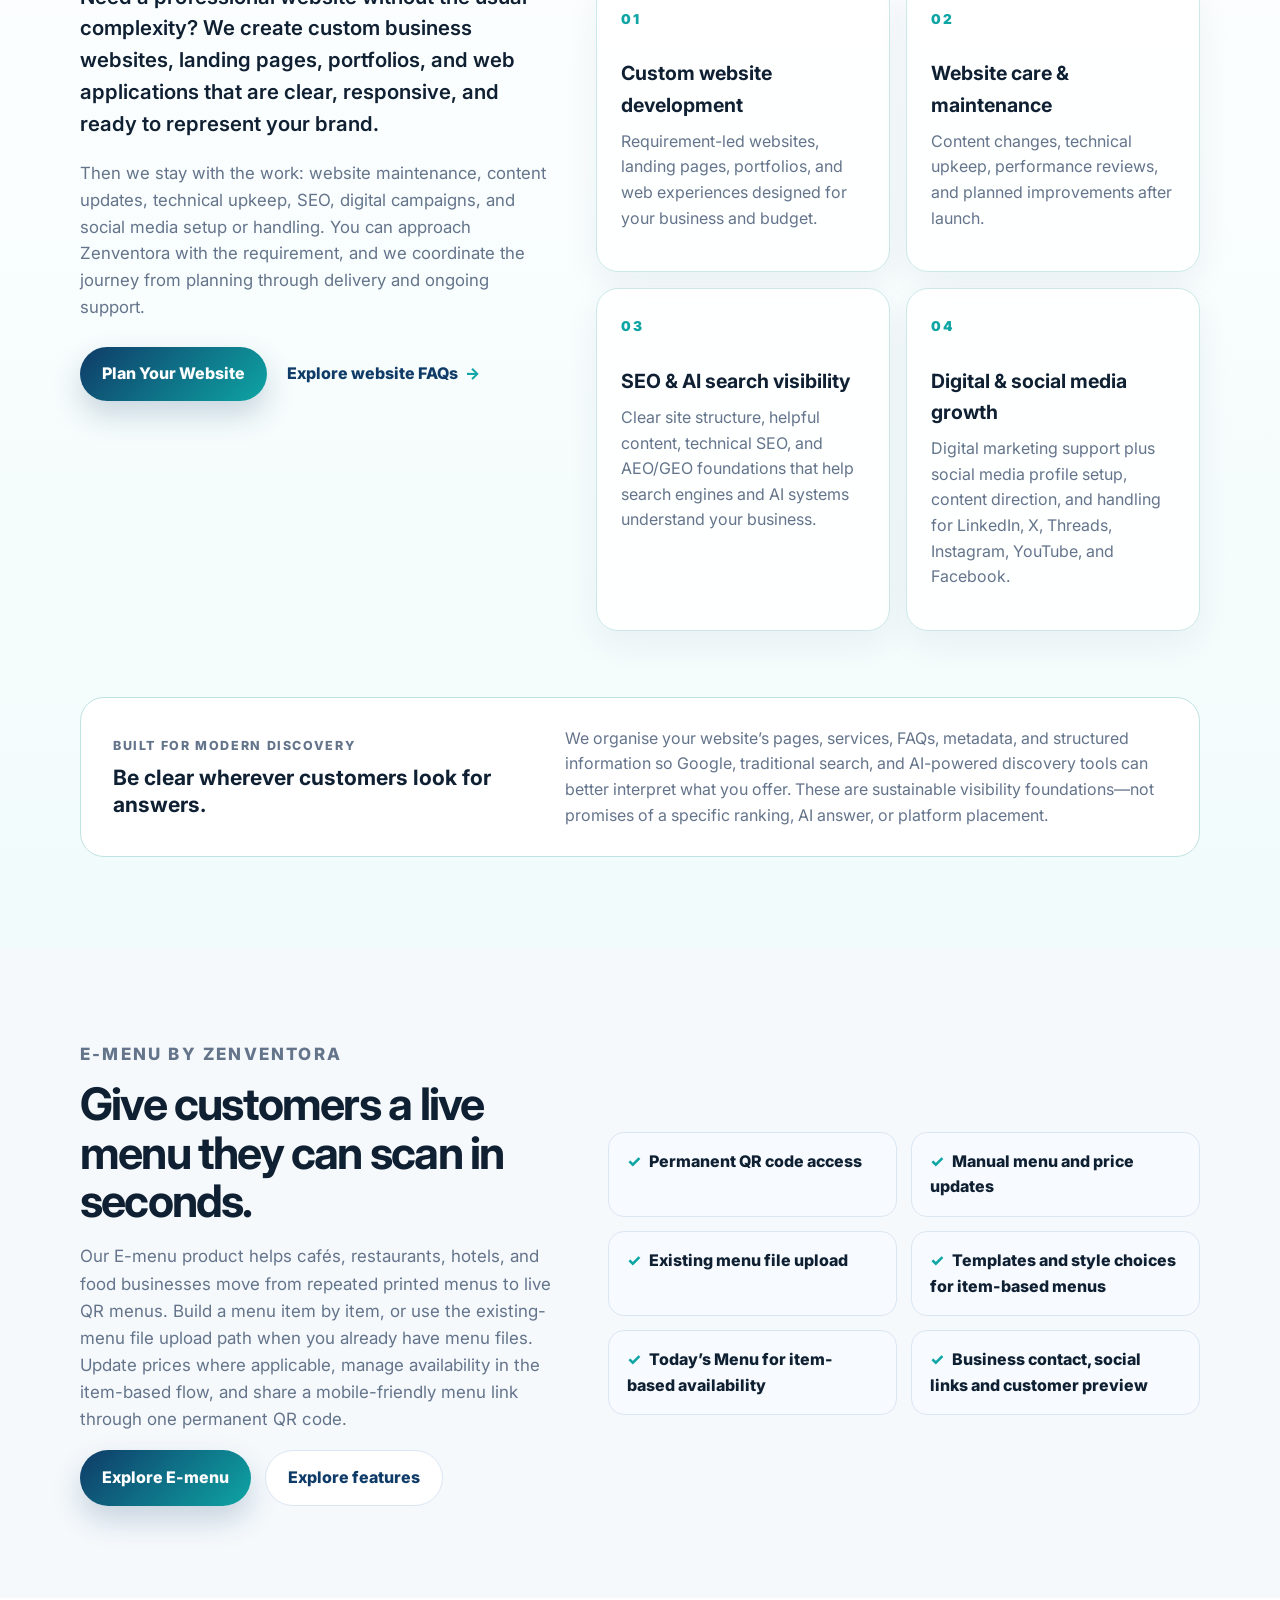
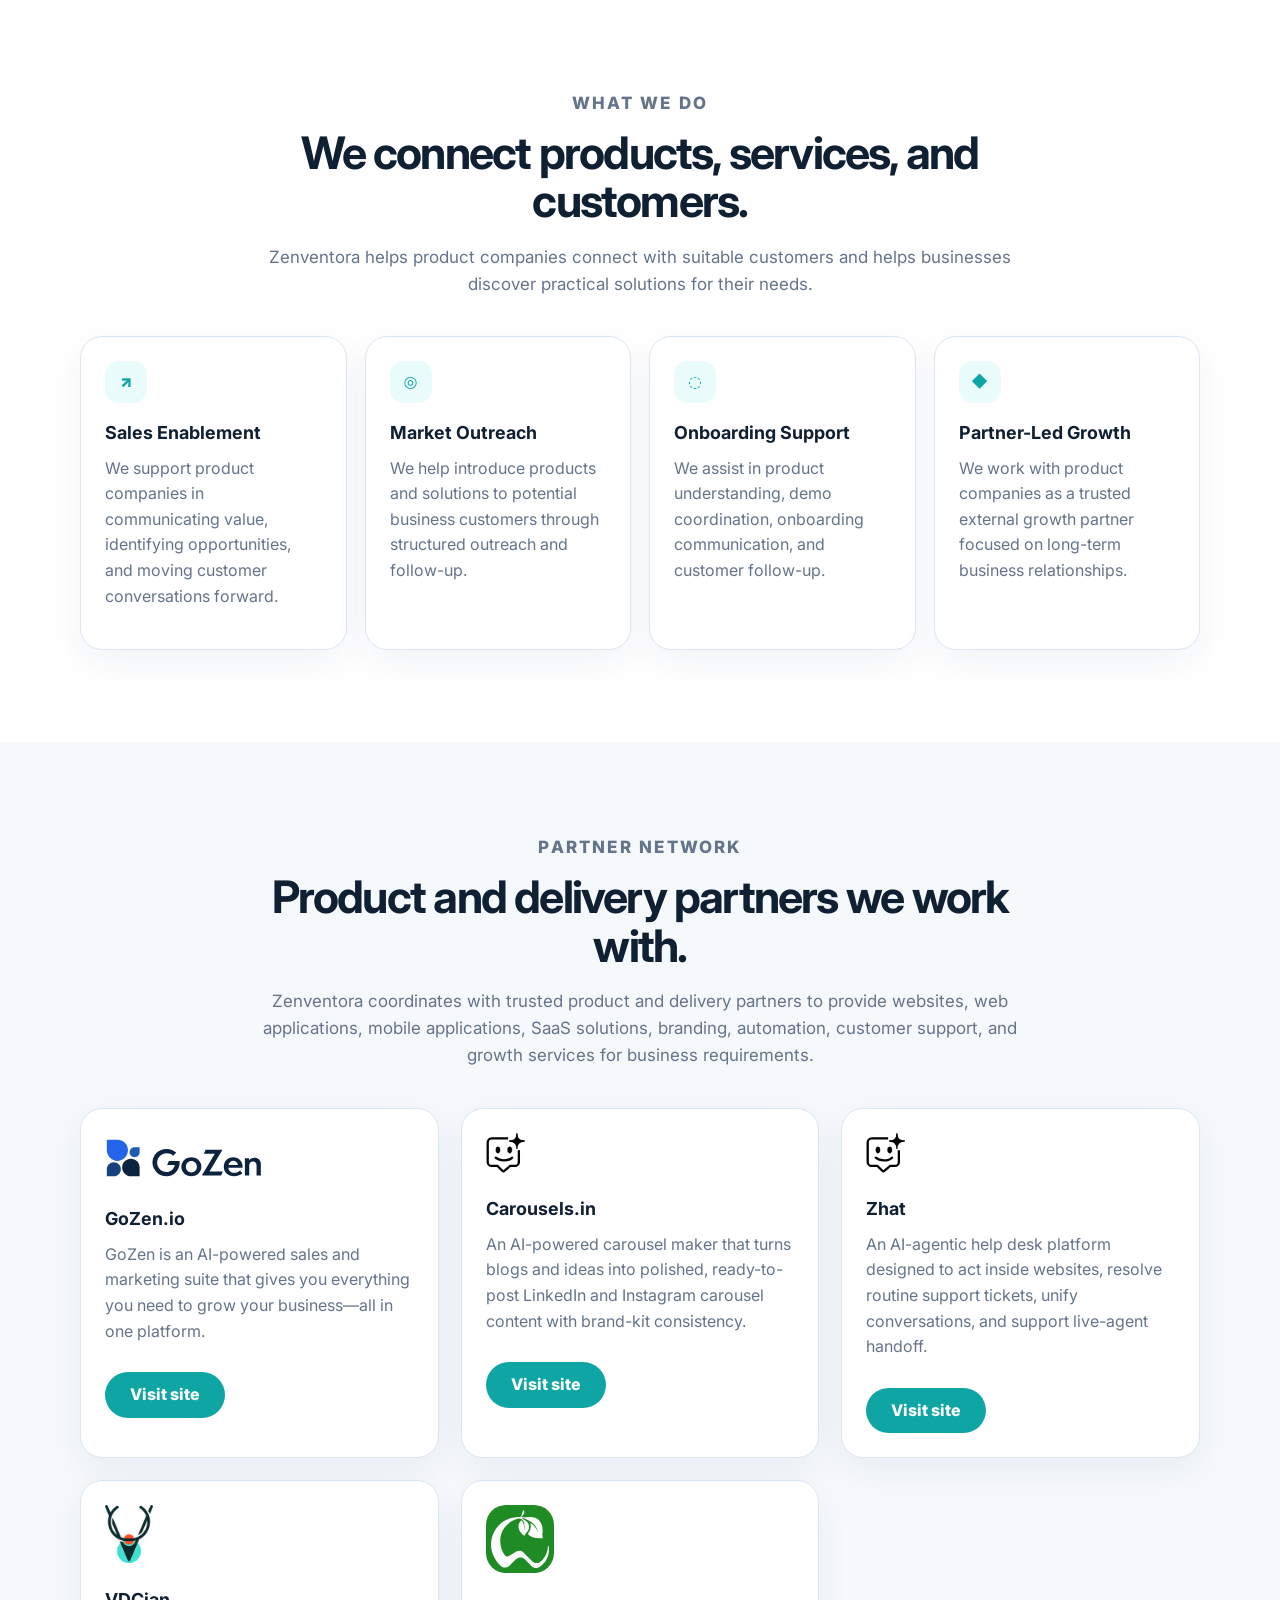
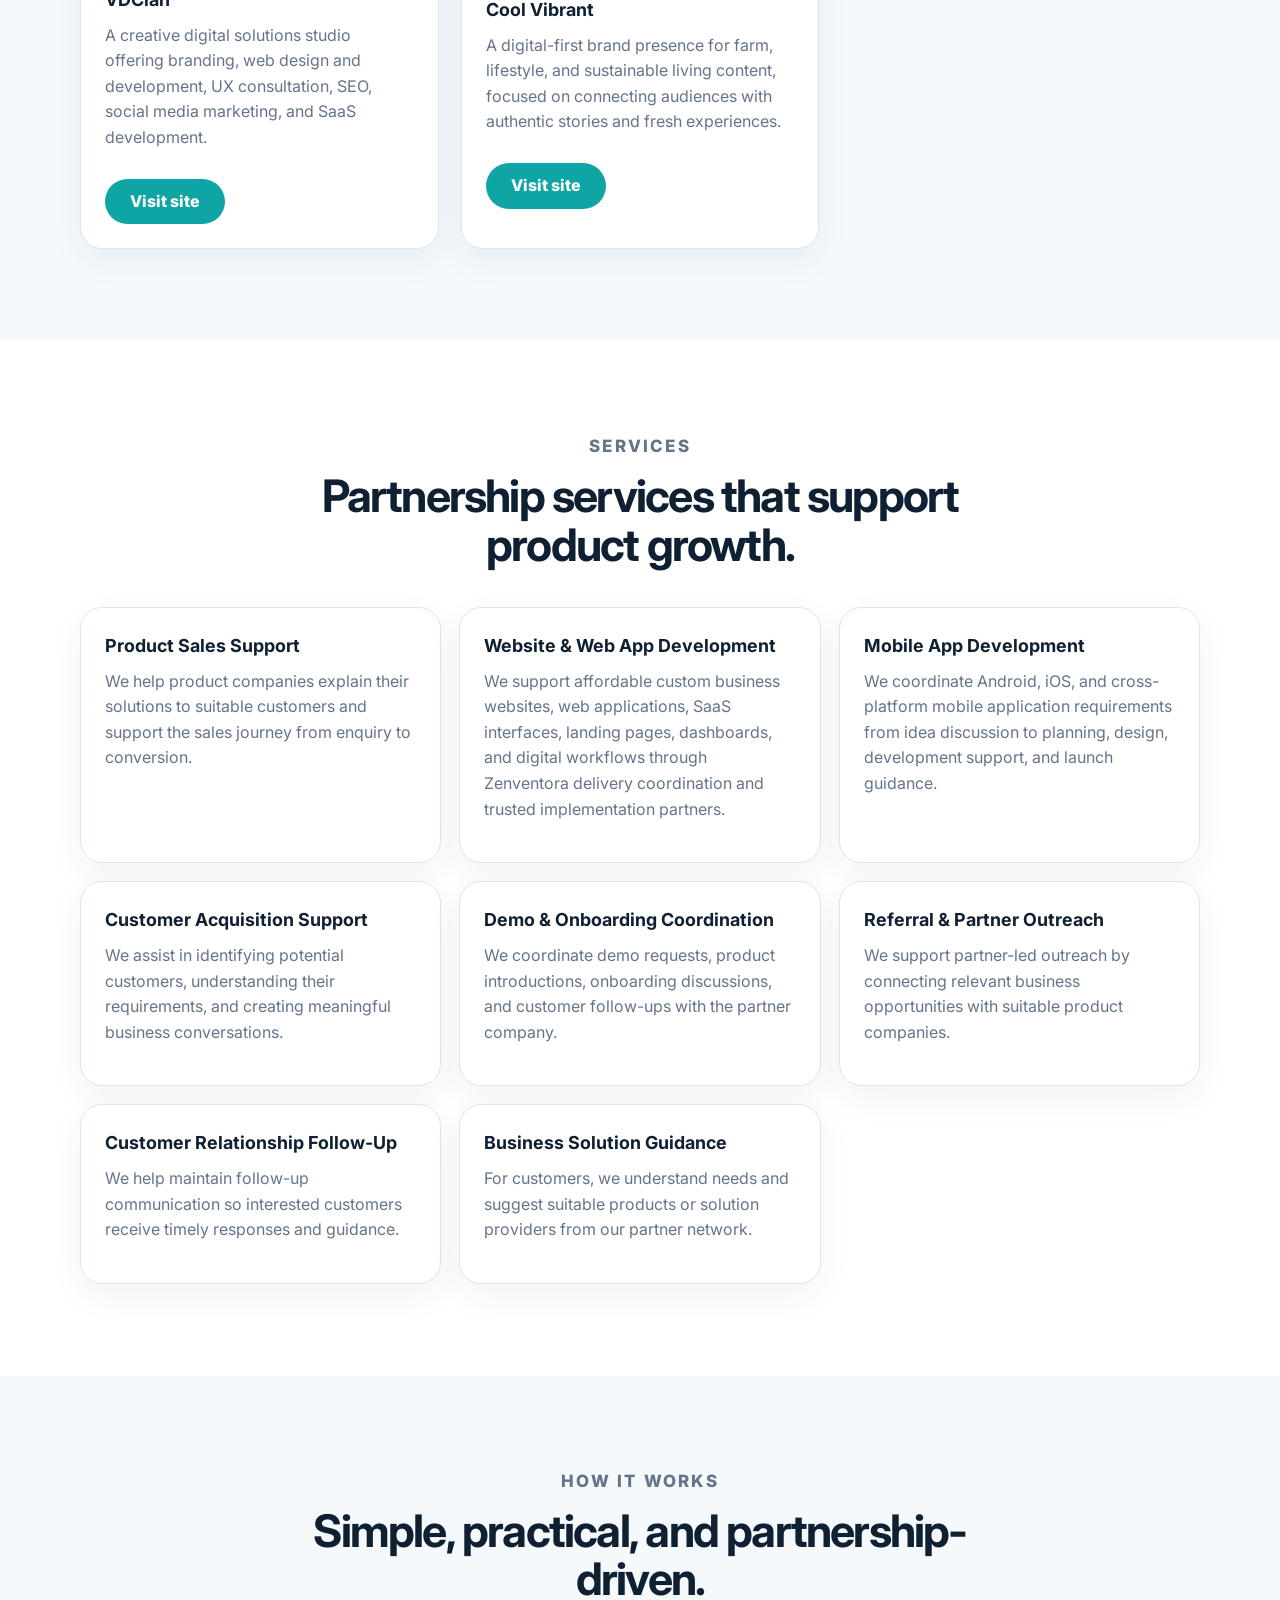
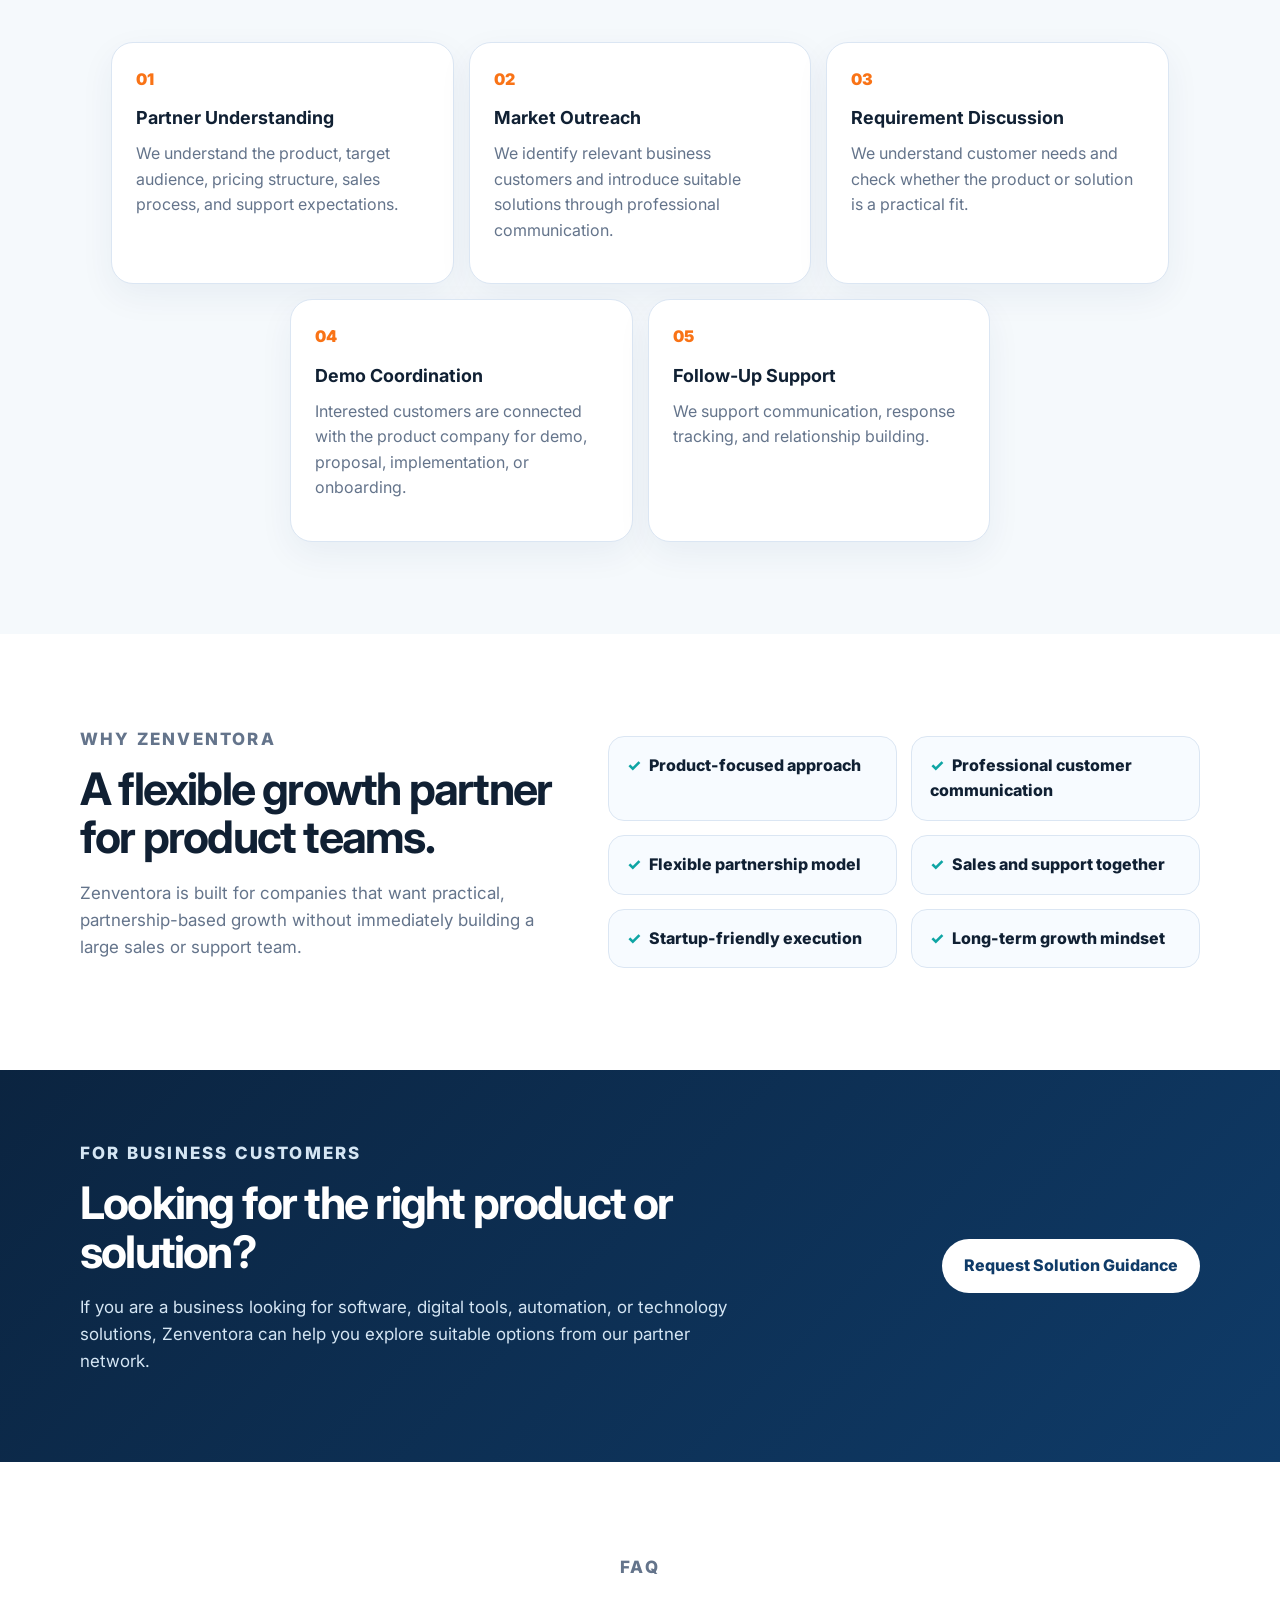
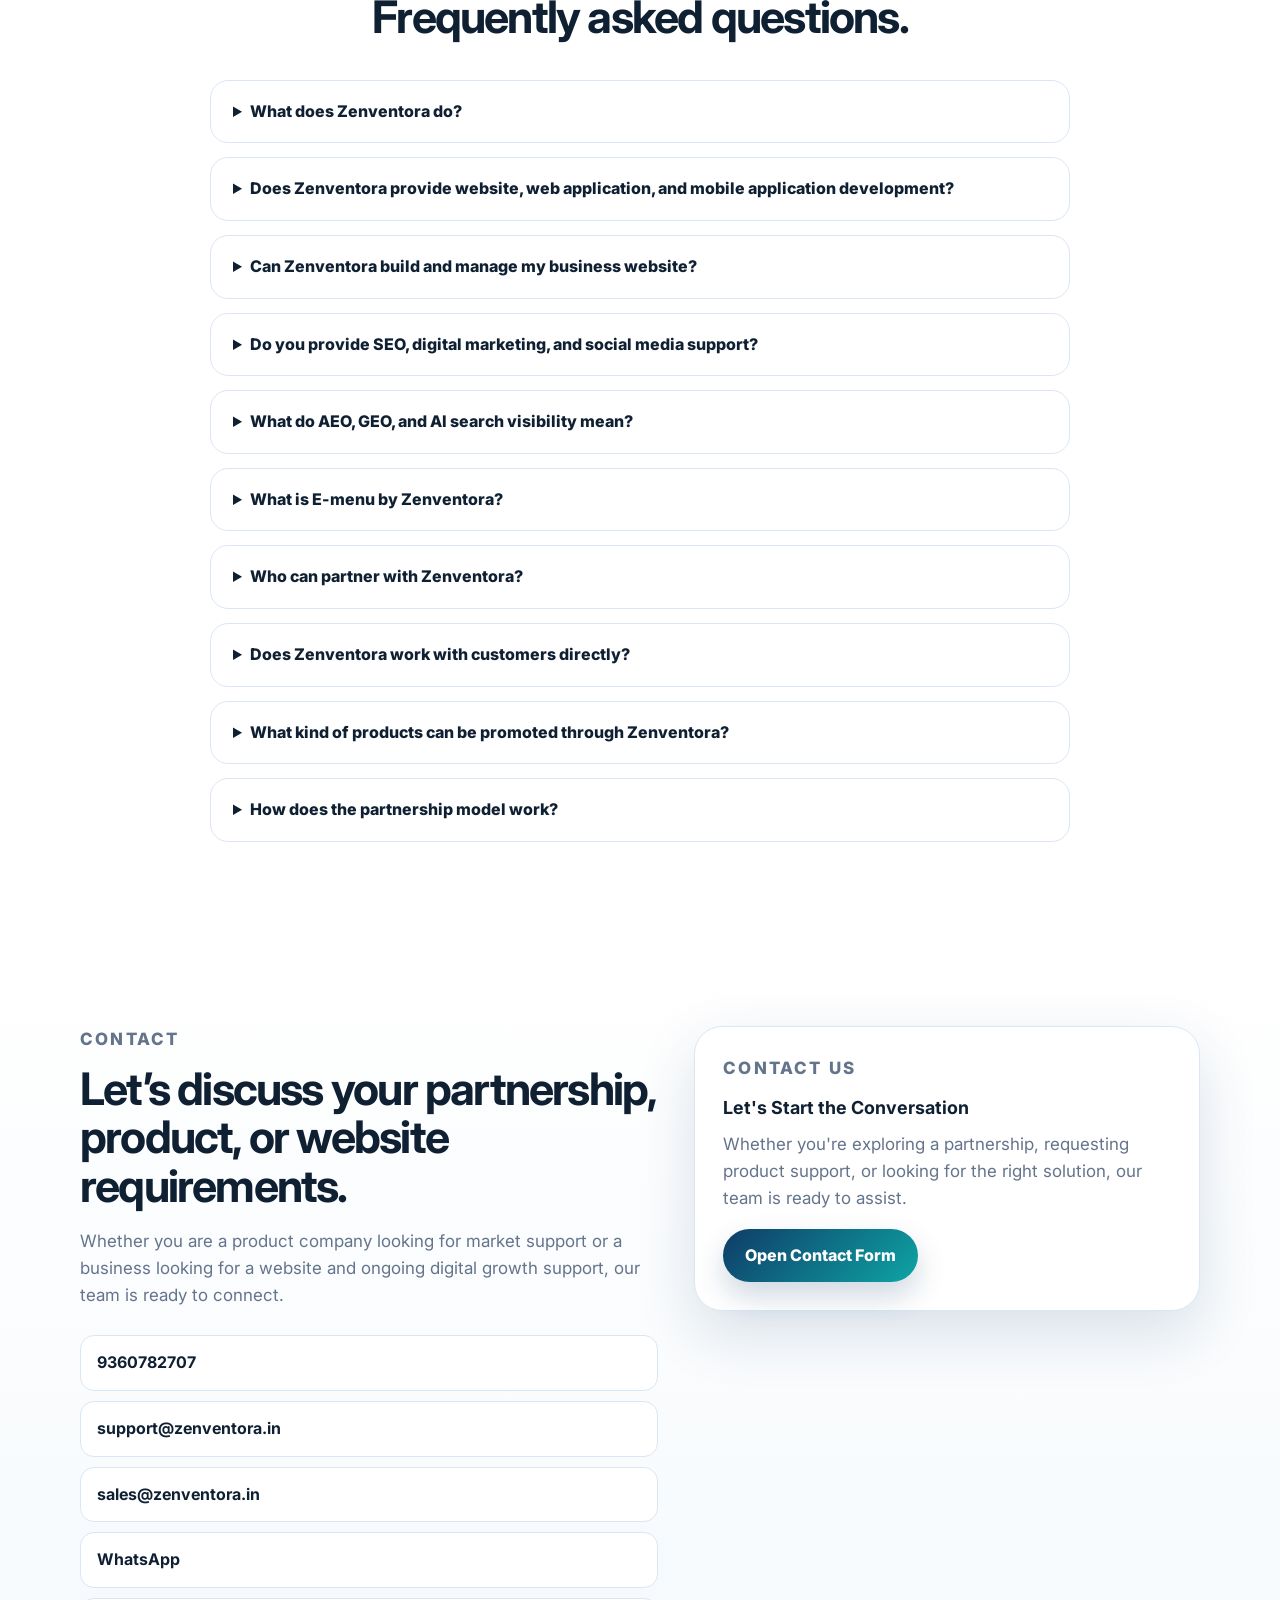
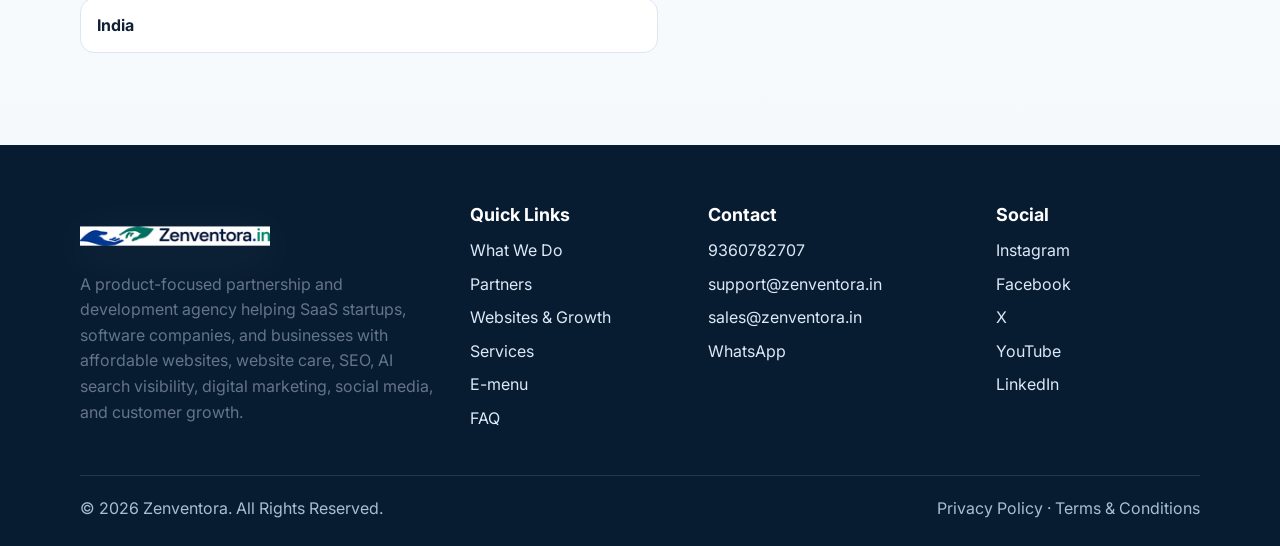
==== commit 684b1eff: "Update homepage E-menu workflow messaging" ====
--- a/index.html
+++ b/index.html
@@ -190,8 +190,8 @@
 
     <section id="e-menu" class="section emenu-promo soft-bg">
       <div class="container split-grid">
-        <div><p class="eyebrow">E-menu by Zenventora</p><h2>Give customers a live menu they can scan in seconds.</h2><p>Our E-menu product helps cafés, restaurants, hotels, and food businesses move from repeated printed menus to live QR menus. Update prices, manage availability, and share a mobile-friendly menu link when your menu changes.</p><div class="hero-actions"><a class="btn btn-primary" href="emenu/">Explore E-menu</a><a class="btn btn-secondary" href="emenu/#features">Explore features</a></div></div>
-        <div class="check-grid"><span>Permanent QR code access</span><span>Menu and price updates</span><span>Templates and style choices</span><span>Today’s Menu availability</span><span>Business contact and social links</span><span>Customer menu preview</span></div>
+        <div><p class="eyebrow">E-menu by Zenventora</p><h2>Give customers a live menu they can scan in seconds.</h2><p>Our E-menu product helps cafés, restaurants, hotels, and food businesses move from repeated printed menus to live QR menus. Build a menu item by item, or use the existing-menu file upload path when you already have menu files. Update prices where applicable, manage availability in the item-based flow, and share a mobile-friendly menu link through one permanent QR code.</p><div class="hero-actions"><a class="btn btn-primary" href="emenu/">Explore E-menu</a><a class="btn btn-secondary" href="emenu/#features">Explore features</a></div></div>
+        <div class="check-grid"><span>Permanent QR code access</span><span>Manual menu and price updates</span><span>Existing menu file upload</span><span>Templates and style choices for item-based menus</span><span>Today’s Menu for item-based availability</span><span>Business contact, social links and customer preview</span></div>
       </div>
     </section>
 
